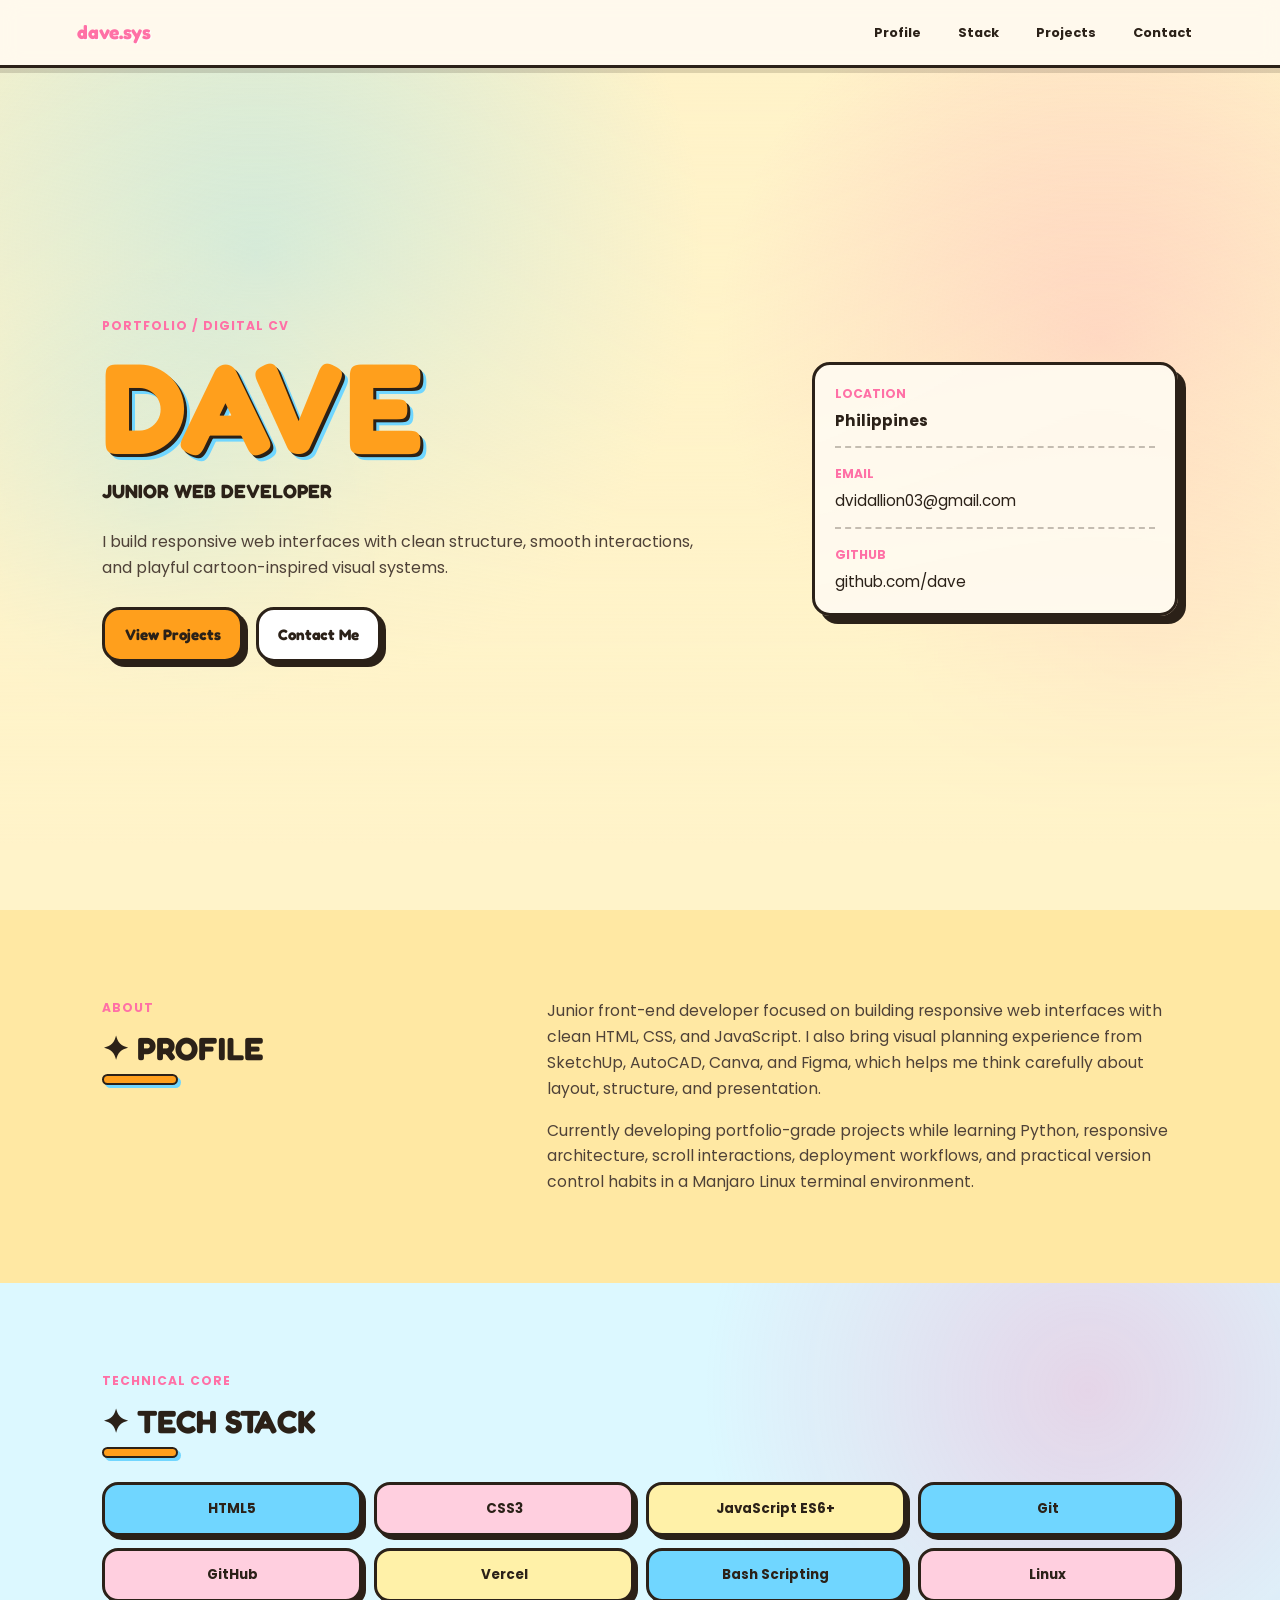
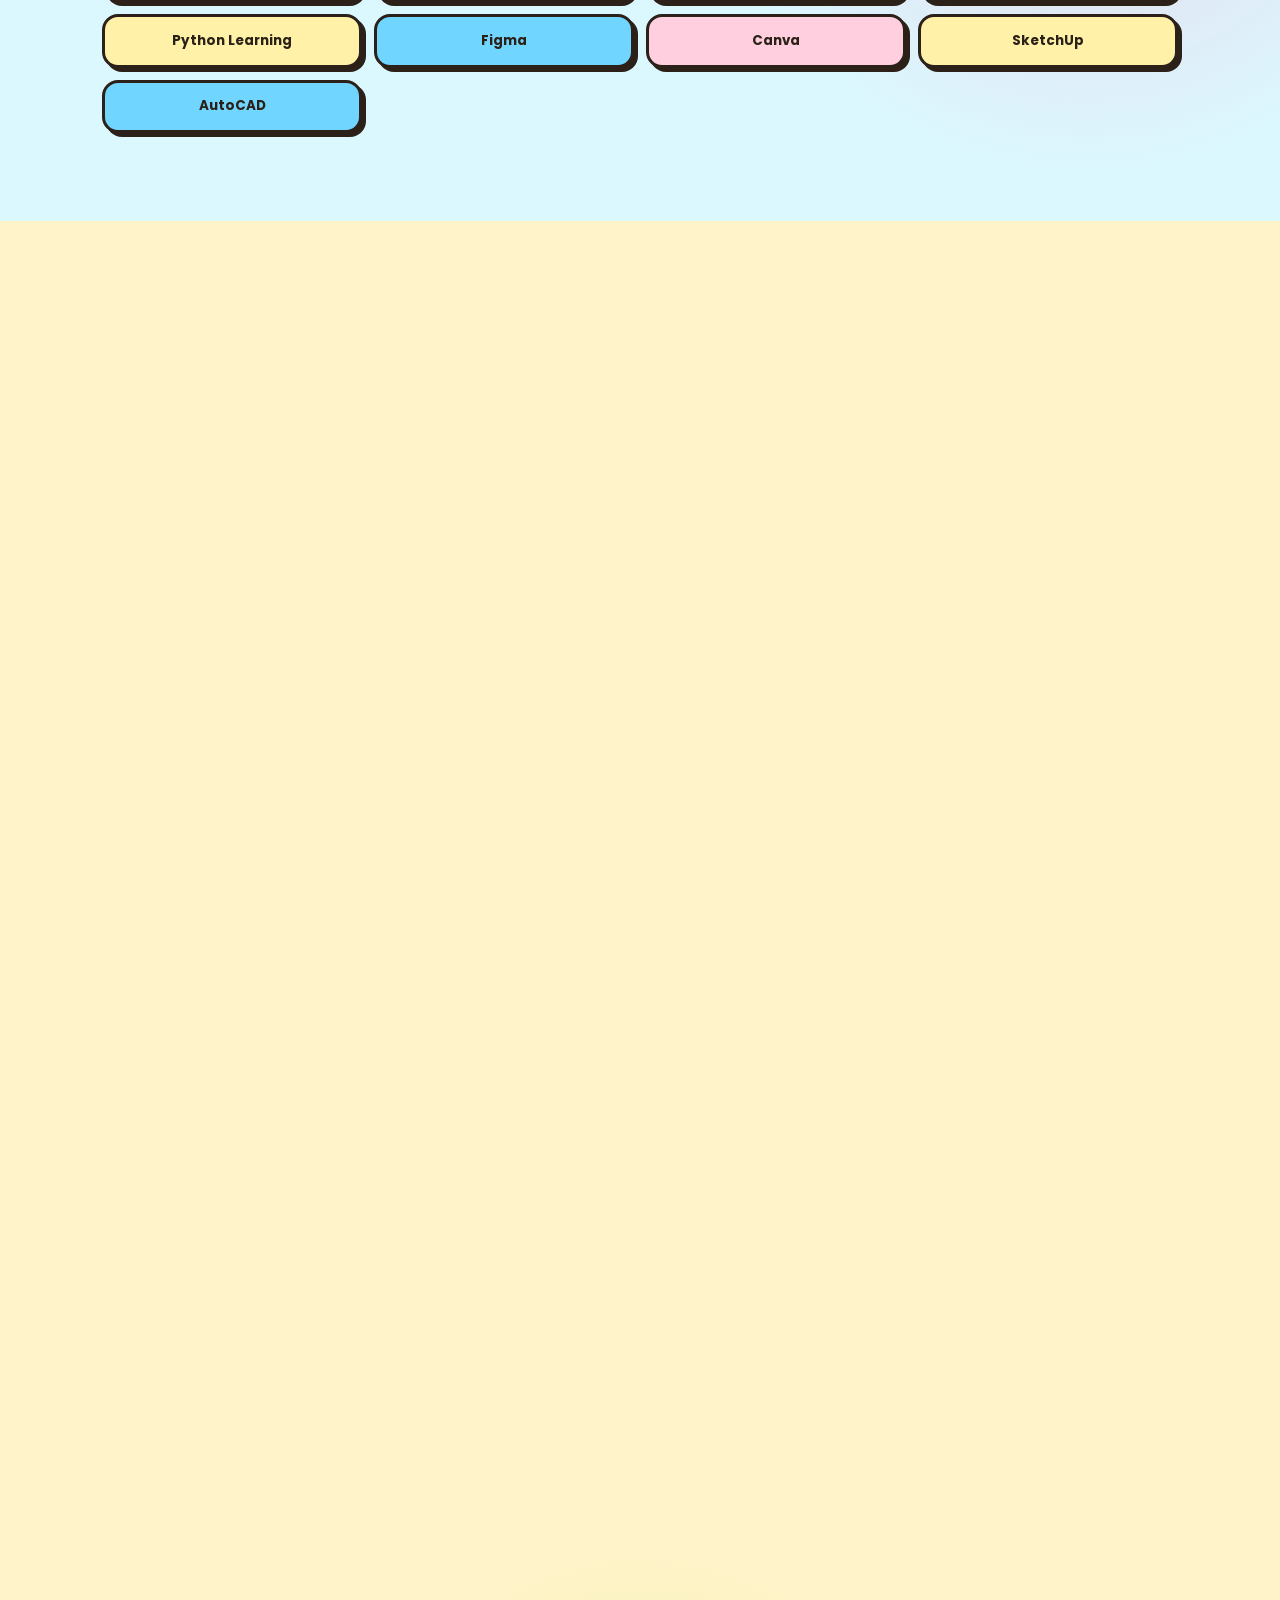
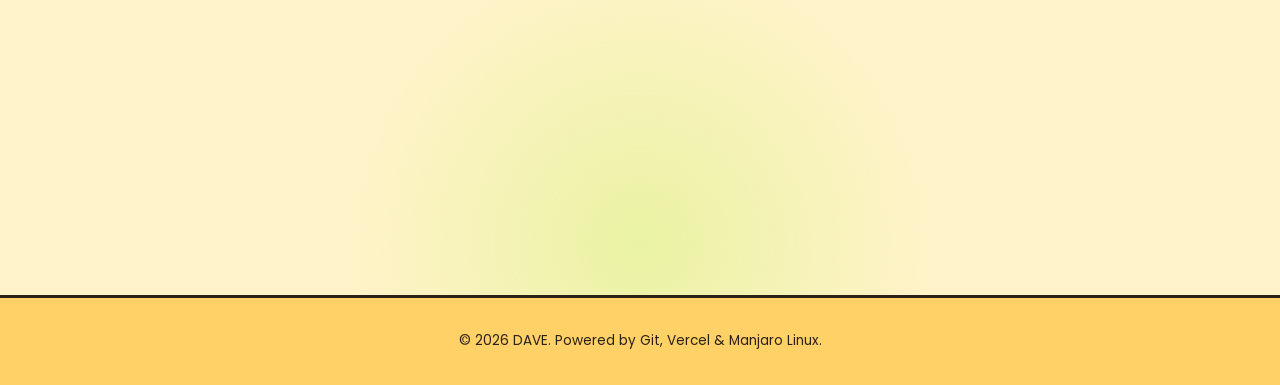
==== index.html @ cffb0313 "test 7" ====
<!DOCTYPE html>
<html lang="en">
<head>
    <meta charset="UTF-8">
    <meta name="viewport" content="width=device-width, initial-scale=1.0">
    <title>DAVE | Junior Web Developer</title>
    <link rel="stylesheet" href="assets/css/style.css">
</head>
<body>
    <nav class="site-nav" aria-label="Primary navigation">
        <a class="brand" href="#top">dave.sys</a>
        <div class="nav-links">
            <a href="#profile">Profile</a>
            <a href="#stack">Stack</a>
            <a href="#projects">Projects</a>
            <a href="#contact">Contact</a>
        </div>
    </nav>

    <header class="hero section" id="top">
        <div class="hero-inner">
            <div class="hero-copy">
                <p class="eyebrow">Portfolio / Digital CV</p>
                <h1>DAVE</h1>
                <p class="hero-role">Junior Web Developer</p>
                <p class="hero-text">
                    I build responsive web interfaces with clean structure, smooth interactions, and playful cartoon-inspired visual systems.
                </p>
                <div class="hero-actions">
                    <a class="btn-genshin" href="#projects">View Projects</a>
                    <a class="btn-secondary" href="mailto:dvidallion03@gmail.com">Contact Me</a>
                </div>
            </div>

            <aside class="hero-panel" aria-label="Quick contact details">
                <div class="meta-row">
                    <span>Location</span>
                    <strong>Philippines</strong>
                </div>
                <div class="meta-row">
                    <span>Email</span>
                    <a href="mailto:dvidallion03@gmail.com">dvidallion03@gmail.com</a>
                </div>
                <div class="meta-row">
                    <span>GitHub</span>
                    <a href="https://github.com/" target="_blank" rel="noreferrer">github.com/dave</a>
                </div>
            </aside>
        </div>
    </header>

    <main>
        <section class="section profile-band" id="profile">
            <div class="section-inner split-layout">
                <div>
                    <p class="eyebrow">About</p>
                    <h2 class="section-title">✦ PROFILE</h2>
                </div>
                <div class="content-column">
                    <p class="section-text">
                        Junior front-end developer focused on building responsive web interfaces with clean HTML, CSS, and JavaScript. I also bring visual planning experience from SketchUp, AutoCAD, Canva, and Figma, which helps me think carefully about layout, structure, and presentation.
                    </p>
                    <p class="section-text">
                        Currently developing portfolio-grade projects while learning Python, responsive architecture, scroll interactions, deployment workflows, and practical version control habits in a Manjaro Linux terminal environment.
                    </p>
                </div>
            </div>
        </section>

        <section class="section stack-section" id="stack">
            <div class="section-inner">
                <div class="section-heading">
                    <p class="eyebrow">Technical Core</p>
                    <h2 class="section-title">✦ TECH STACK</h2>
                </div>

                <div class="skills-grid" aria-label="Technical skills">
                    <span class="skill-tag">HTML5</span>
                    <span class="skill-tag">CSS3</span>
                    <span class="skill-tag">JavaScript ES6+</span>
                    <span class="skill-tag">Git</span>
                    <span class="skill-tag">GitHub</span>
                    <span class="skill-tag">Vercel</span>
                    <span class="skill-tag">Bash Scripting</span>
                    <span class="skill-tag">Linux</span>
                    <span class="skill-tag">Python Learning</span>
                    <span class="skill-tag">Figma</span>
                    <span class="skill-tag">Canva</span>
                    <span class="skill-tag">SketchUp</span>
                    <span class="skill-tag">AutoCAD</span>
                </div>
            </div>
        </section>

        <section class="section projects-section" id="projects">
            <div class="section-inner">
                <div class="section-heading">
                    <p class="eyebrow">Practical Experience</p>
                    <h2 class="section-title">✦ FEATURED PROJECTS</h2>
                </div>

                <div class="projects-grid">
                    <article class="project-card">
                        <div class="project-topline">
                            <span class="entry-badge">Current</span>
                            <span>2026</span>
                        </div>
                        <h3>Developer Portfolio</h3>
                        <p class="project-role">Lead Developer</p>
                        <ul class="entry-list">
                            <li>Built a responsive cartoon UI aesthetic using bright panels, chunky outlines, and playful accent states.</li>
                            <li>Integrated JavaScript Intersection Observer logic to trigger smooth scroll-reveal animations across website sections.</li>
                            <li>Prepared a deployable project structure for Vercel CI/CD with organized assets and maintainable source files.</li>
                        </ul>
                        <div class="entry-links">
                            <a href="#" aria-label="Open live demo for Developer Portfolio">Live Demo</a>
                            <a href="#" aria-label="Open source code for Developer Portfolio">Source Code</a>
                        </div>
                    </article>

                    <article class="project-card">
                        <div class="project-topline">
                            <span class="entry-badge">Planned</span>
                            <span>2026</span>
                        </div>
                        <h3>Terminal Dashboard</h3>
                        <p class="project-role">Lead Developer</p>
                        <ul class="entry-list">
                            <li>Designed the project direction around a fast, command-friendly workflow for a Linux-based developer environment.</li>
                            <li>Planned reusable UI sections for command notes, automation snippets, and repeatable workspace setup tasks.</li>
                            <li>Outlined a GitHub and Vercel deployment path to keep future iterations visible, versioned, and recruiter-ready.</li>
                        </ul>
                        <div class="entry-links">
                            <a href="#" aria-label="Open live demo for Terminal Dashboard">Live Demo</a>
                            <a href="#" aria-label="Open source code for Terminal Dashboard">Source Code</a>
                        </div>
                    </article>

                    <article class="project-card project-placeholder">
                        <div class="project-topline">
                            <span class="entry-badge">Next Build</span>
                            <span>Coming Soon</span>
                        </div>
                        <h3>Project Slot Available</h3>
                        <p class="project-role">In Development</p>
                        <p class="placeholder-text">
                            Reserved for the next real project. This space will be updated with a live demo, source code, and build notes once the project is ready.
                        </p>
                        <div class="entry-links">
                            <span>Demo pending</span>
                            <span>Repository pending</span>
                        </div>
                    </article>
                </div>
            </div>
        </section>

        <section class="section education-section" id="education">
            <div class="section-inner split-layout">
                <div>
                    <p class="eyebrow">Learning Track</p>
                    <h2 class="section-title">✦ EDUCATION</h2>
                </div>
                <article class="education-card">
                    <h3>Independent Front-End Development Track</h3>
                    <p class="project-role">HTML, CSS, JavaScript, Git, Linux, and deployment workflows | 2026</p>
                    <p class="section-text">
                        Building practical projects while studying responsive layouts, browser fundamentals, terminal workflows, and professional portfolio presentation.
                    </p>
                </article>
            </div>
        </section>

        <section class="section contact-section" id="contact">
            <div class="section-inner contact-panel">
                <div>
                    <p class="eyebrow">Next Step</p>
                    <h2 class="section-title">✦ CONTACT NODE</h2>
                    <p class="section-text">
                        Open to junior web development opportunities, portfolio feedback, and collaborative practice projects.
                    </p>
                </div>
                <div class="contact-actions">
                    <a class="btn-genshin" href="assets/DAVE-Resume.pdf" download>Download PDF Resume</a>
                    <a class="btn-secondary" href="mailto:dvidallion03@gmail.com">Email Me</a>
                </div>
            </div>
        </section>
    </main>

    <footer>
        <p>© 2026 DAVE. Powered by Git, Vercel & Manjaro Linux.</p>
    </footer>

    <button class="scroll-top-btn" type="button" aria-label="Scroll to top" data-scroll-top>
        ↑
    </button>

    <script src="assets/js/data.js"></script>
    <script src="assets/js/app.js"></script>
</body>
</html>
---- assets/css/style.css ----
@import url('https://fonts.googleapis.com/css2?family=Fredoka:wght@600;700&family=Poppins:wght@400;500;600&display=swap');

:root {
    --bg: #fff3c9;
    --panel: #fffaf0;
    --panel-deep: #ffd166;
    --text: #2b2118;
    --muted: #6f5841;
    --soft: #4f4238;
    --gold: #ff9f1c;
    --sky: #70d6ff;
    --pink: #ff70a6;
    --mint: #9ef01a;
    --line: #2b2118;
    --shadow: #2b2118;
}

* {
    margin: 0;
    padding: 0;
    box-sizing: border-box;
    scroll-behavior: smooth;
}

body {
    min-width: 320px;
    overflow-x: hidden;
    background:
        radial-gradient(circle at 12% 14%, rgba(112, 214, 255, 0.34), transparent 15rem),
        radial-gradient(circle at 90% 18%, rgba(255, 112, 166, 0.28), transparent 16rem),
        radial-gradient(circle at 50% 96%, rgba(158, 240, 26, 0.22), transparent 18rem),
        var(--bg);
    color: var(--text);
    font-family: 'Poppins', sans-serif;
    line-height: 1.65;
    perspective: 1200px;
}

a {
    color: inherit;
    text-decoration: none;
}

a:hover {
    color: var(--pink);
}

.site-nav {
    position: sticky;
    top: 0;
    z-index: 1000;
    display: flex;
    align-items: center;
    justify-content: space-between;
    gap: 1rem;
    border-bottom: 3px solid var(--line);
    background-color: rgba(255, 250, 240, 0.92);
    backdrop-filter: blur(10px);
    padding: 0.9rem 6%;
    box-shadow: 0 5px 0 rgba(43, 33, 24, 0.16);
}

.brand {
    color: var(--pink);
    font-family: 'Fredoka', sans-serif;
    font-size: 1.2rem;
    font-weight: 700;
    text-shadow: 1px 1px 0 #fff;
}

.nav-links {
    display: flex;
    gap: 0.85rem;
    color: var(--text);
    font-size: 0.8rem;
    font-weight: 700;
}

.nav-links a {
    border: 2px solid transparent;
    border-radius: 999px;
    padding: 0.35rem 0.6rem;
}

.nav-links a:hover {
    border-color: var(--line);
    background-color: var(--sky);
    color: var(--text);
}

.section {
    position: relative;
    padding: 4.5rem 6%;
}

.section-inner,
.hero-inner {
    width: min(100%, 1100px);
    margin: 0 auto;
}

.hero {
    min-height: calc(100vh - 58px);
    display: flex;
    align-items: center;
    background:
        linear-gradient(180deg, rgba(255, 243, 201, 0.1), var(--bg) 92%),
        radial-gradient(circle at 20% 22%, rgba(112, 214, 255, 0.42), transparent 28rem),
        radial-gradient(circle at 86% 32%, rgba(255, 112, 166, 0.34), transparent 24rem);
}

.hero-inner {
    display: grid;
    gap: 2rem;
}

.eyebrow {
    margin-bottom: 0.8rem;
    color: var(--pink);
    font-size: 0.76rem;
    font-weight: 700;
    letter-spacing: 0.08em;
    text-transform: uppercase;
}

.hero h1 {
    color: var(--gold);
    font-family: 'Fredoka', sans-serif;
    font-size: 4.5rem;
    font-weight: 700;
    line-height: 0.9;
    letter-spacing: 0;
    text-shadow:
        3px 3px 0 var(--line),
        6px 6px 0 var(--sky);
}

.hero-role {
    margin-top: 0.8rem;
    color: var(--text);
    font-family: 'Fredoka', sans-serif;
    font-size: 1.2rem;
    font-weight: 700;
    text-transform: uppercase;
}

.hero-text {
    max-width: 620px;
    margin-top: 1.3rem;
    color: var(--soft);
    font-size: 1rem;
}

.hero-actions,
.contact-actions {
    display: flex;
    flex-wrap: wrap;
    gap: 0.8rem;
    margin-top: 1.6rem;
}

.hero-panel,
.contact-panel,
.education-card,
.project-card {
    border: 3px solid var(--line);
    border-radius: 18px;
    background-color: rgba(255, 250, 240, 0.94);
    box-shadow: 8px 8px 0 var(--shadow);
}

.hero-panel {
    display: grid;
    gap: 1rem;
    padding: 1.2rem;
}

.meta-row {
    display: grid;
    gap: 0.25rem;
    border-bottom: 2px dashed rgba(43, 33, 24, 0.28);
    padding-bottom: 0.85rem;
}

.meta-row:last-child {
    border-bottom: 0;
    padding-bottom: 0;
}

.meta-row span {
    color: var(--pink);
    font-size: 0.76rem;
    font-weight: 700;
    text-transform: uppercase;
}

.meta-row strong,
.meta-row a {
    color: var(--text);
    font-size: 0.95rem;
    overflow-wrap: anywhere;
}

.profile-band,
.education-section {
    background-color: #ffe8a3;
}

.stack-section {
    background:
        radial-gradient(circle at 85% 20%, rgba(255, 112, 166, 0.26), transparent 24rem),
        #dcf8ff;
}

.projects-section {
    background-color: #ffe4ef;
}

.contact-section {
    background:
        linear-gradient(180deg, #fff3c9, #70d6ff);
}

.split-layout {
    display: grid;
    gap: 1.5rem;
}

.content-column {
    display: grid;
    gap: 1rem;
}

.section-heading {
    margin-bottom: 1.5rem;
}

.section-title {
    color: var(--text);
    font-family: 'Fredoka', sans-serif;
    font-size: 1.65rem;
    font-weight: 700;
    line-height: 1.1;
}

.section-title::after {
    content: "";
    display: block;
    width: 4.5rem;
    height: 0.45rem;
    margin-top: 0.5rem;
    border: 2px solid var(--line);
    border-radius: 999px;
    background-color: var(--gold);
    box-shadow: 3px 3px 0 var(--sky);
}

.section-text {
    max-width: 760px;
    color: var(--soft);
    font-size: 0.98rem;
}

.skills-grid {
    display: grid;
    grid-template-columns: repeat(2, minmax(0, 1fr));
    gap: 0.75rem;
}

.skill-tag {
    border: 3px solid var(--line);
    border-radius: 16px;
    background-color: #ffffff;
    color: var(--text);
    padding: 0.8rem;
    font-size: 0.84rem;
    font-weight: 700;
    text-align: center;
    box-shadow: 4px 4px 0 var(--shadow);
    transition: transform 0.18s ease, background-color 0.18s ease;
}

.skill-tag:nth-child(3n + 1) {
    background-color: #70d6ff;
}

.skill-tag:nth-child(3n + 2) {
    background-color: #ffcfdf;
}

.skill-tag:nth-child(3n + 3) {
    background-color: #fff1a8;
}

.skill-tag:hover {
    transform: rotate(-2deg) translateY(-2px);
}

.projects-grid {
    display: grid;
    gap: 1rem;
}

.project-card {
    padding: 1.25rem;
    transition: transform 0.2s ease, border-color 0.2s ease;
}

.project-card:hover {
    border-color: var(--line);
    transform: translate(-2px, -5px);
    box-shadow: 11px 11px 0 var(--shadow);
}

.project-placeholder {
    border-style: solid;
    background:
        linear-gradient(135deg, #fff1a8, #ffcfdf);
}

.placeholder-text {
    margin-top: 1rem;
    color: var(--soft);
    font-size: 0.92rem;
}

.project-topline {
    display: flex;
    align-items: center;
    justify-content: space-between;
    gap: 1rem;
    margin-bottom: 1rem;
    color: var(--soft);
    font-size: 0.78rem;
    font-weight: 700;
}

.entry-badge {
    border-radius: 999px;
    background-color: var(--gold);
    color: var(--text);
    border: 2px solid var(--line);
    padding: 0.25rem 0.65rem;
    font-size: 0.72rem;
    font-weight: 700;
    text-transform: uppercase;
}

.project-card h3,
.education-card h3 {
    color: var(--text);
    font-family: 'Fredoka', sans-serif;
    font-size: 1.25rem;
    line-height: 1.2;
}

.project-role {
    margin-top: 0.25rem;
    color: var(--muted);
    font-size: 0.88rem;
    font-weight: 600;
}

.entry-list {
    display: grid;
    gap: 0.65rem;
    margin: 1rem 0 0 1.1rem;
    color: var(--soft);
    font-size: 0.92rem;
}

.entry-list li::marker {
    color: var(--pink);
}

.entry-links {
    display: flex;
    flex-wrap: wrap;
    gap: 0.9rem;
    margin-top: 1.2rem;
}

.entry-links a {
    color: var(--pink);
    font-size: 0.88rem;
    font-weight: 700;
}

.entry-links span {
    color: var(--muted);
    font-size: 0.88rem;
    font-weight: 700;
}

.entry-links a:hover {
    color: var(--sky);
}

.education-card {
    padding: 1.25rem;
}

.education-card .section-text {
    margin-top: 1rem;
}

.contact-panel {
    display: grid;
    gap: 1.2rem;
    padding: 1.3rem;
}

.btn-genshin,
.btn-secondary {
    display: inline-flex;
    justify-content: center;
    align-items: center;
    min-height: 2.9rem;
    width: 100%;
    border-radius: 18px;
    padding: 0.75rem 1.2rem;
    font-family: 'Fredoka', sans-serif;
    font-size: 0.95rem;
    font-weight: 700;
    cursor: pointer;
    box-shadow: 5px 5px 0 var(--shadow);
    transition: transform 0.2s ease, background-color 0.2s ease, color 0.2s ease, border-color 0.2s ease, box-shadow 0.2s ease;
}

.btn-genshin {
    border: 3px solid var(--line);
    background-color: var(--gold);
    color: var(--text);
}

.btn-secondary {
    border: 3px solid var(--line);
    background-color: #ffffff;
    color: var(--text);
}

.btn-genshin:hover,
.btn-secondary:hover {
    transform: translate(-2px, -3px) rotate(-1deg);
    box-shadow: 8px 8px 0 var(--shadow);
}

.btn-genshin:hover {
    background-color: var(--pink);
    color: var(--text);
}

.btn-secondary:hover {
    border-color: var(--line);
    background-color: var(--sky);
}

footer {
    border-top: 3px solid var(--line);
    background-color: var(--panel-deep);
    color: var(--text);
    padding: 2rem 6%;
    text-align: center;
    font-size: 0.85rem;
}

.scroll-top-btn {
    position: fixed;
    right: 1rem;
    bottom: 1rem;
    z-index: 1001;
    width: 2.75rem;
    height: 2.75rem;
    border: 3px solid var(--line);
    border-radius: 16px;
    background-color: var(--pink);
    color: var(--text);
    font-size: 1.2rem;
    font-weight: 700;
    cursor: pointer;
    box-shadow: 5px 5px 0 var(--shadow);
    opacity: 0;
    pointer-events: none;
    transform: translateY(12px);
    transition: opacity 0.2s ease, transform 0.2s ease, background-color 0.2s ease;
}

.scroll-top-btn:hover {
    background-color: var(--sky);
}

.scroll-top-btn.is-visible {
    opacity: 1;
    pointer-events: auto;
    transform: translateY(0);
}

.reveal-hidden {
    opacity: 0;
    filter: blur(8px);
    transform:
        perspective(1200px)
        rotateX(10deg)
        rotateY(var(--reveal-rotate-y, -7deg))
        translateY(54px)
        scale(0.96);
    transform-origin: center top;
    transition:
        opacity 0.75s ease,
        filter 0.75s ease,
        transform 0.75s cubic-bezier(0.18, 0.82, 0.22, 1);
    transition-delay: var(--reveal-delay, 0ms);
    will-change: opacity, filter, transform;
}

.reveal-active {
    opacity: 1;
    filter: blur(0);
    transform:
        perspective(1200px)
        rotateX(0)
        rotateY(0)
        translateY(0)
        scale(1);
}

.section.reveal-hidden {
    backface-visibility: hidden;
}

.project-card.reveal-hidden {
    transform:
        perspective(900px)
        rotateX(8deg)
        rotateY(var(--reveal-rotate-y, -7deg))
        translateY(32px)
        scale(0.97);
}

.project-card.reveal-active {
    transform:
        perspective(900px)
        rotateX(0)
        rotateY(0)
        translateY(0)
        scale(1);
}

.project-card.reveal-active:hover {
    transform:
        perspective(900px)
        rotateX(0)
        rotateY(0)
        translateY(-3px)
        scale(1);
}

@media (prefers-reduced-motion: reduce) {
    * {
        scroll-behavior: auto;
    }

    .reveal-hidden,
    .project-card.reveal-hidden {
        opacity: 1;
        filter: none;
        transform: none;
        transition: none;
    }
}

@media (max-width: 480px) {
    .site-nav {
        align-items: flex-start;
        flex-direction: column;
    }

    .nav-links {
        width: 100%;
        justify-content: space-between;
    }
}

@media (min-width: 700px) {
    .section {
        padding: 5.5rem 8%;
    }

    .hero-inner {
        grid-template-columns: minmax(0, 1.3fr) minmax(280px, 0.7fr);
        align-items: center;
    }

    .hero h1 {
        font-size: 6.5rem;
    }

    .split-layout {
        grid-template-columns: 0.8fr 1.2fr;
        align-items: start;
    }

    .skills-grid {
        grid-template-columns: repeat(4, minmax(0, 1fr));
    }

    .projects-grid {
        grid-template-columns: repeat(2, minmax(0, 1fr));
    }

    .contact-panel {
        grid-template-columns: 1.2fr 0.8fr;
        align-items: center;
        padding: 2rem;
    }

    .contact-actions {
        justify-content: flex-end;
        margin-top: 0;
    }

    .btn-genshin,
    .btn-secondary {
        width: auto;
    }
}

@media (min-width: 1024px) {
    .hero h1 {
        font-size: 8rem;
    }

    .section-title {
        font-size: 2rem;
    }
}
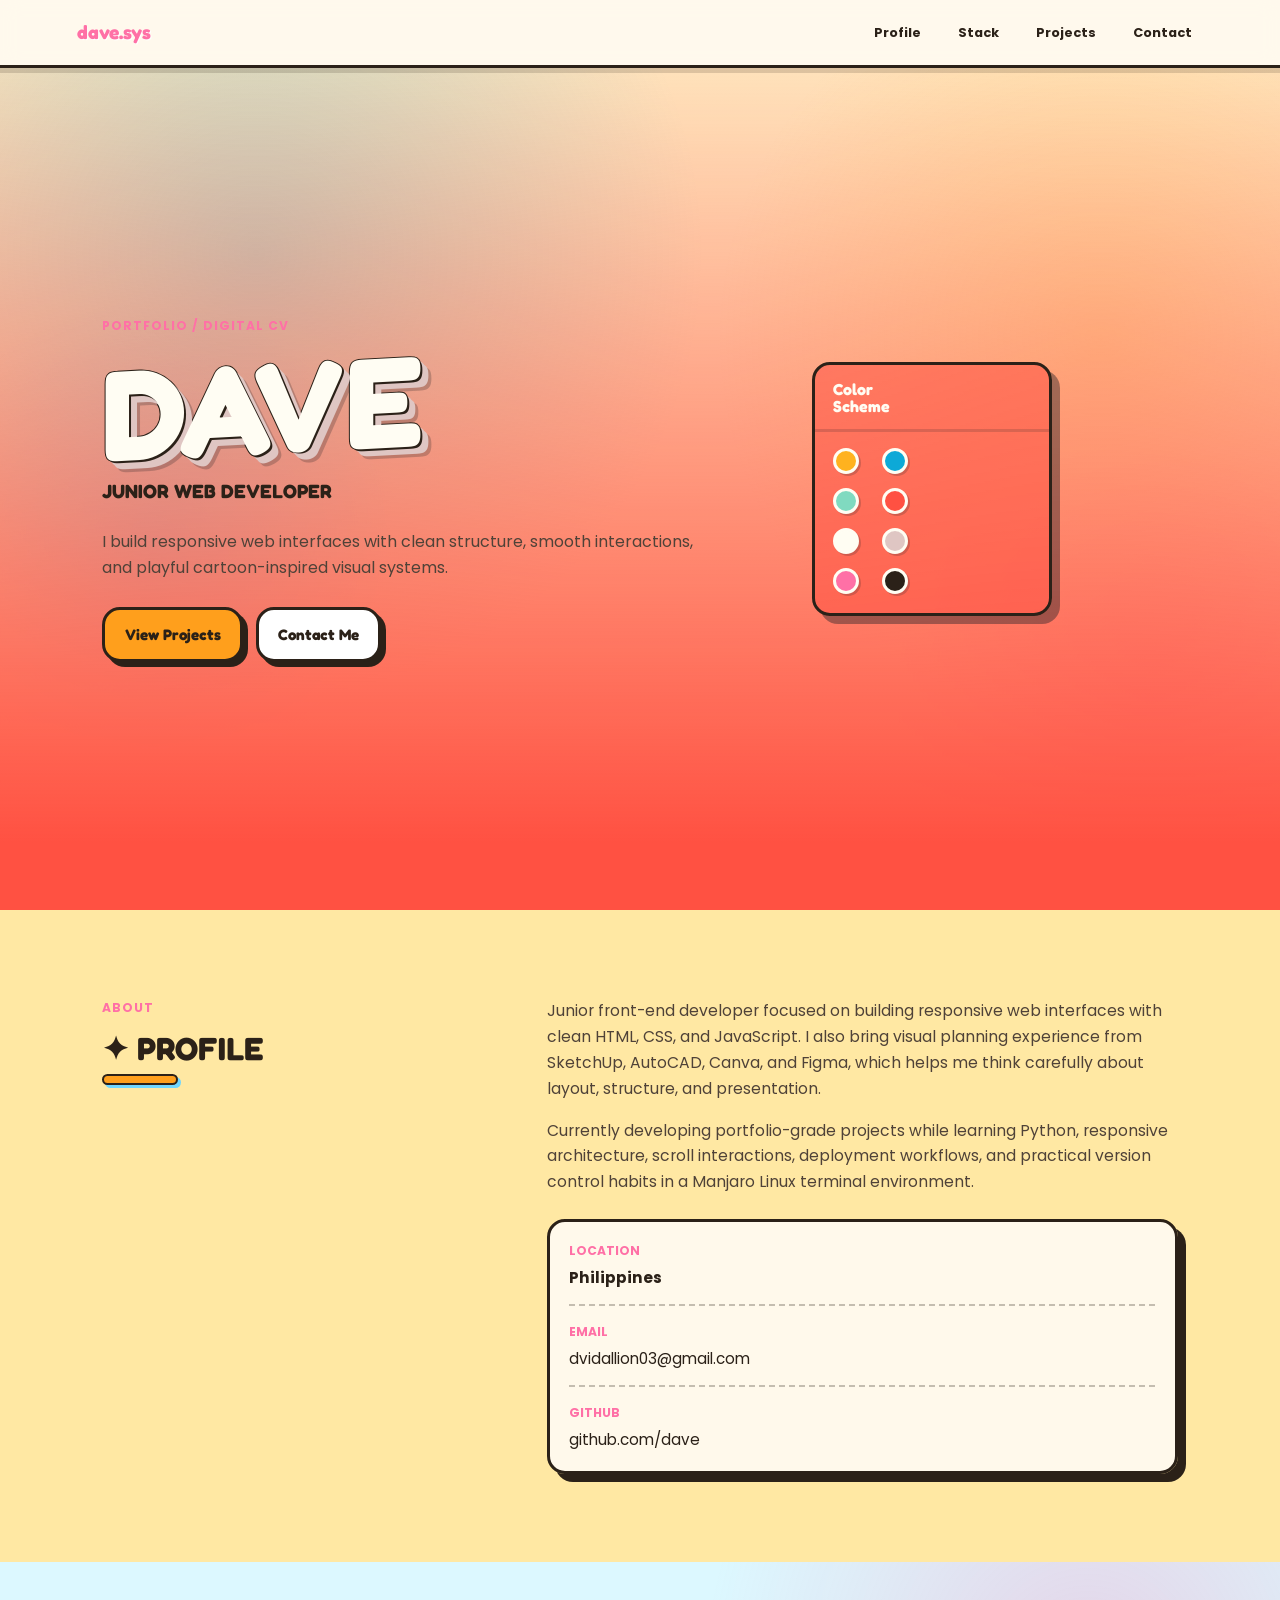
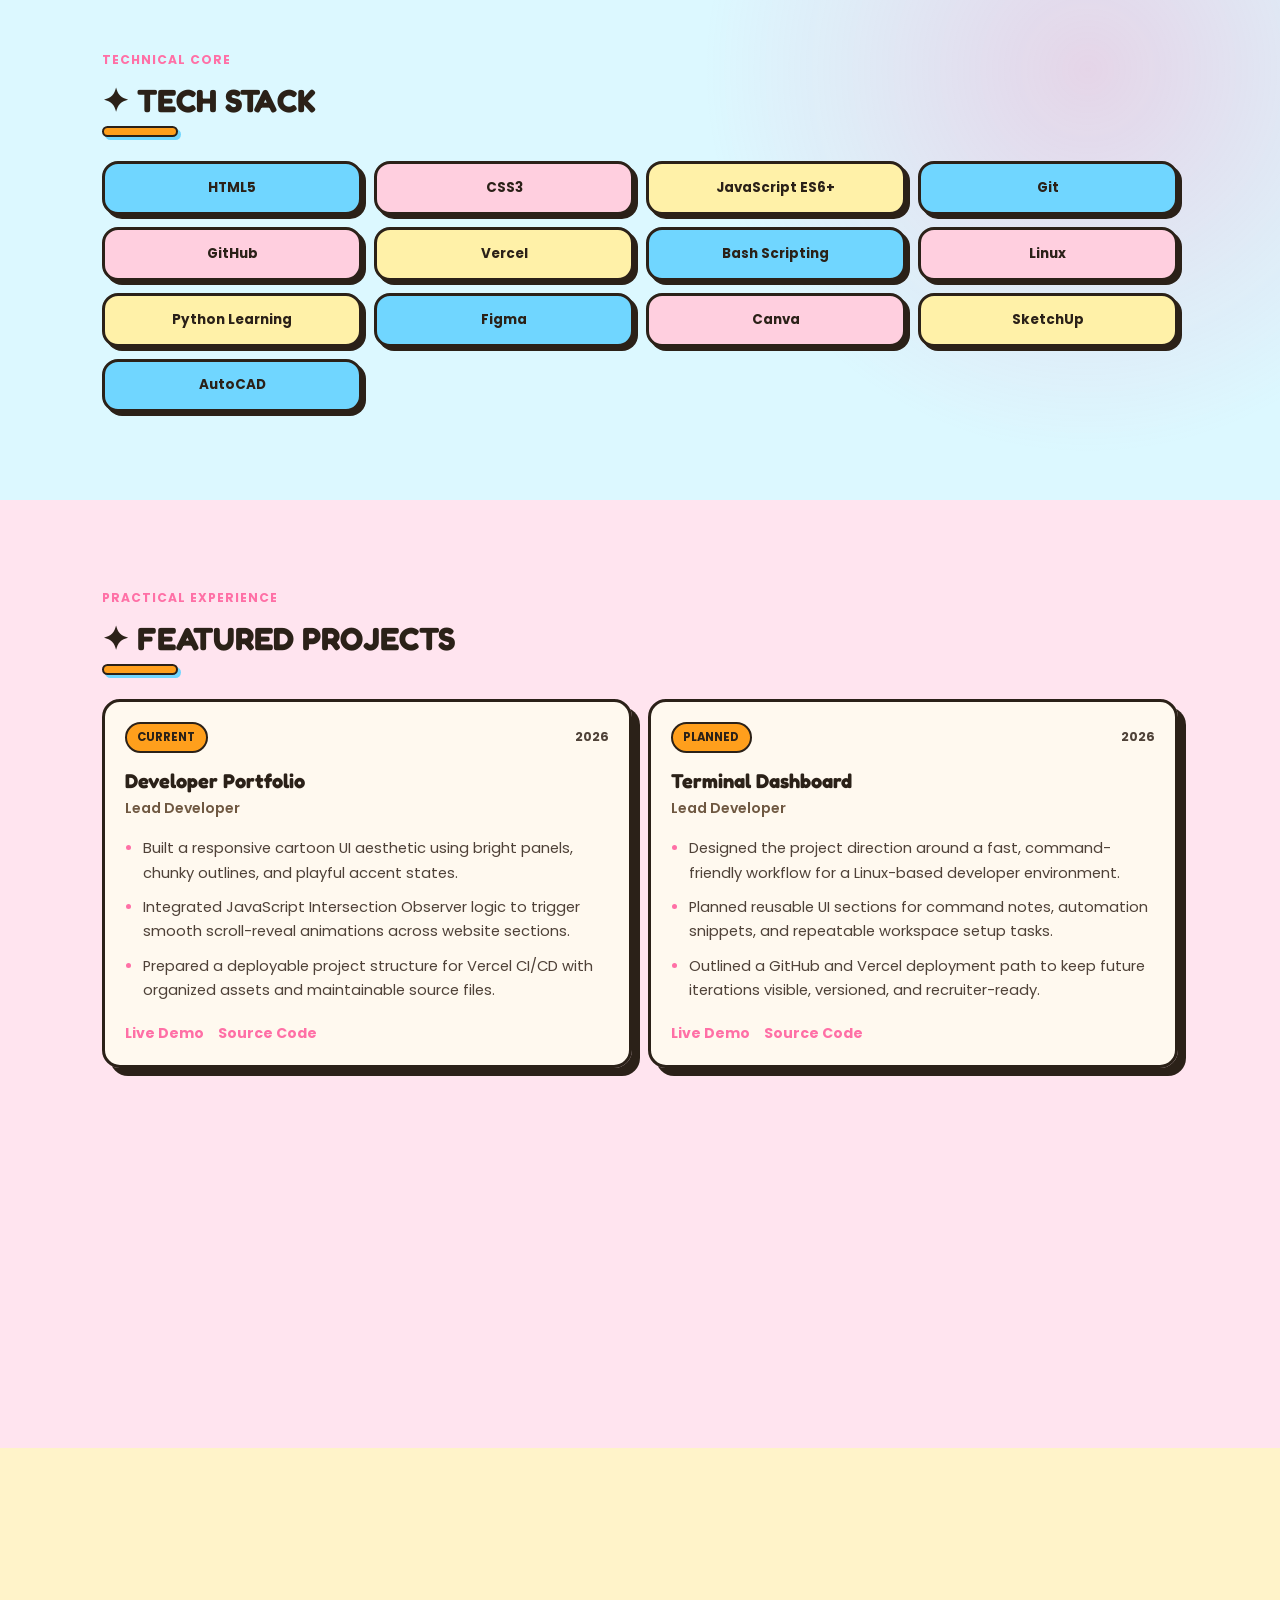
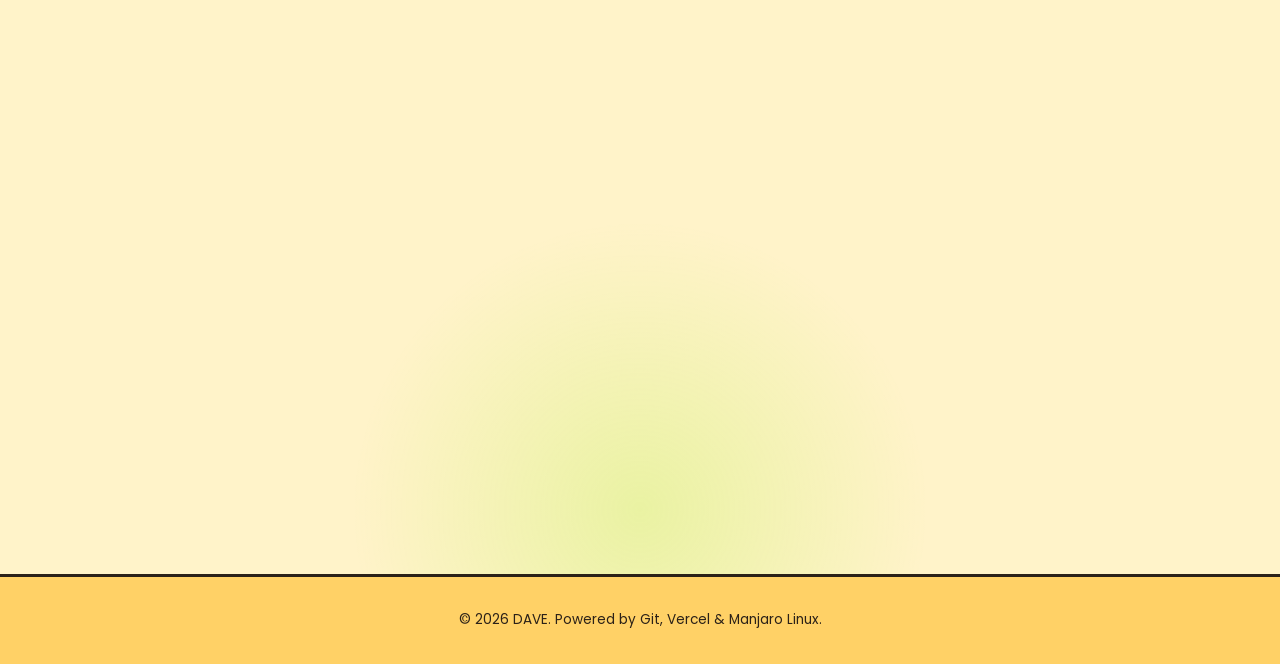
==== commit acd8c08a: "test 9" ====
--- a/index.html
+++ b/index.html
@@ -32,18 +32,17 @@
                 </div>
             </div>
 
-            <aside class="hero-panel" aria-label="Quick contact details">
-                <div class="meta-row">
-                    <span>Location</span>
-                    <strong>Philippines</strong>
-                </div>
-                <div class="meta-row">
-                    <span>Email</span>
-                    <a href="mailto:dvidallion03@gmail.com">dvidallion03@gmail.com</a>
-                </div>
-                <div class="meta-row">
-                    <span>GitHub</span>
-                    <a href="https://github.com/" target="_blank" rel="noreferrer">github.com/dave</a>
+            <aside class="hero-palette" aria-label="Hero color palette">
+                <h2>Color<br>Scheme</h2>
+                <div class="palette-grid">
+                    <span class="swatch swatch-gold" aria-label="Yellow accent"></span>
+                    <span class="swatch swatch-sky" aria-label="Blue accent"></span>
+                    <span class="swatch swatch-mint" aria-label="Mint accent"></span>
+                    <span class="swatch swatch-coral" aria-label="Coral background"></span>
+                    <span class="swatch swatch-cream" aria-label="Cream lettering"></span>
+                    <span class="swatch swatch-blush" aria-label="Blush shadow"></span>
+                    <span class="swatch swatch-rose" aria-label="Rose accent"></span>
+                    <span class="swatch swatch-ink" aria-label="Ink outline"></span>
                 </div>
             </aside>
         </div>
@@ -63,6 +62,20 @@
                     <p class="section-text">
                         Currently developing portfolio-grade projects while learning Python, responsive architecture, scroll interactions, deployment workflows, and practical version control habits in a Manjaro Linux terminal environment.
                     </p>
+                    <div class="profile-meta" aria-label="Profile contact details">
+                        <div class="meta-row">
+                            <span>Location</span>
+                            <strong>Philippines</strong>
+                        </div>
+                        <div class="meta-row">
+                            <span>Email</span>
+                            <a href="mailto:dvidallion03@gmail.com">dvidallion03@gmail.com</a>
+                        </div>
+                        <div class="meta-row">
+                            <span>GitHub</span>
+                            <a href="https://github.com/" target="_blank" rel="noreferrer">github.com/dave</a>
+                        </div>
+                    </div>
                 </div>
             </div>
         </section>
--- a/assets/css/style.css
+++ b/assets/css/style.css
@@ -2,6 +2,7 @@
 
 :root {
     --bg: #fff3c9;
+    --hero-bg: #ff5142;
     --panel: #fffaf0;
     --panel-deep: #ffd166;
     --text: #2b2118;
@@ -11,6 +12,11 @@
     --sky: #70d6ff;
     --pink: #ff70a6;
     --mint: #9ef01a;
+    --cream: #fffdf3;
+    --blush: #dfc6c3;
+    --hero-blue: #0da9d7;
+    --hero-gold: #ffb21f;
+    --hero-mint: #80dac0;
     --line: #2b2118;
     --shadow: #2b2118;
 }
@@ -104,9 +110,9 @@
     display: flex;
     align-items: center;
     background:
-        linear-gradient(180deg, rgba(255, 243, 201, 0.1), var(--bg) 92%),
-        radial-gradient(circle at 20% 22%, rgba(112, 214, 255, 0.42), transparent 28rem),
-        radial-gradient(circle at 86% 32%, rgba(255, 112, 166, 0.34), transparent 24rem);
+        linear-gradient(180deg, rgba(255, 81, 66, 0.1), var(--hero-bg) 92%),
+        radial-gradient(circle at 20% 22%, rgba(13, 169, 215, 0.28), transparent 28rem),
+        radial-gradient(circle at 86% 32%, rgba(255, 178, 31, 0.24), transparent 24rem);
 }
 
 .hero-inner {
@@ -124,15 +130,21 @@
 }
 
 .hero h1 {
-    color: var(--gold);
+    display: inline-block;
+    color: var(--cream);
     font-family: 'Fredoka', sans-serif;
     font-size: 4.5rem;
     font-weight: 700;
     line-height: 0.9;
     letter-spacing: 0;
+    -webkit-text-stroke: 2px var(--line);
+    paint-order: stroke fill;
     text-shadow:
-        3px 3px 0 var(--line),
-        6px 6px 0 var(--sky);
+        2px 2px 0 var(--line),
+        5px 5px 0 var(--blush),
+        8px 8px 0 var(--blush),
+        11px 11px 0 rgba(48, 38, 43, 0.26);
+    transform: skewY(-3deg);
 }
 
 .hero-role {
@@ -160,6 +172,8 @@
 }
 
 .hero-panel,
+.hero-palette,
+.profile-meta,
 .contact-panel,
 .education-card,
 .project-card {
@@ -172,6 +186,77 @@
 .hero-panel {
     display: grid;
     gap: 1rem;
+    padding: 1.2rem;
+}
+
+.hero-palette {
+    justify-self: start;
+    width: min(100%, 15rem);
+    overflow: hidden;
+    background-color: rgba(255, 81, 66, 0.55);
+    color: var(--cream);
+    box-shadow: 8px 8px 0 rgba(48, 38, 43, 0.45);
+}
+
+.hero-palette h2 {
+    border-bottom: 3px solid rgba(48, 38, 43, 0.18);
+    padding: 1rem 1.1rem 0.9rem;
+    font-family: 'Fredoka', sans-serif;
+    font-size: 1rem;
+    line-height: 1.05;
+}
+
+.palette-grid {
+    display: grid;
+    grid-template-columns: repeat(2, 2rem);
+    gap: 0.85rem 1.05rem;
+    padding: 1rem 1.1rem 1.2rem;
+}
+
+.swatch {
+    width: 1.65rem;
+    height: 1.65rem;
+    border: 3px solid var(--cream);
+    border-radius: 50%;
+    box-shadow: 2px 2px 0 rgba(48, 38, 43, 0.22);
+}
+
+.swatch-gold {
+    background-color: var(--hero-gold);
+}
+
+.swatch-sky {
+    background-color: var(--hero-blue);
+}
+
+.swatch-mint {
+    background-color: var(--hero-mint);
+}
+
+.swatch-coral {
+    background-color: var(--hero-bg);
+}
+
+.swatch-cream {
+    background-color: var(--cream);
+}
+
+.swatch-blush {
+    background-color: var(--blush);
+}
+
+.swatch-rose {
+    background-color: var(--pink);
+}
+
+.swatch-ink {
+    background-color: var(--line);
+}
+
+.profile-meta {
+    display: grid;
+    gap: 1rem;
+    margin-top: 0.5rem;
     padding: 1.2rem;
 }
 
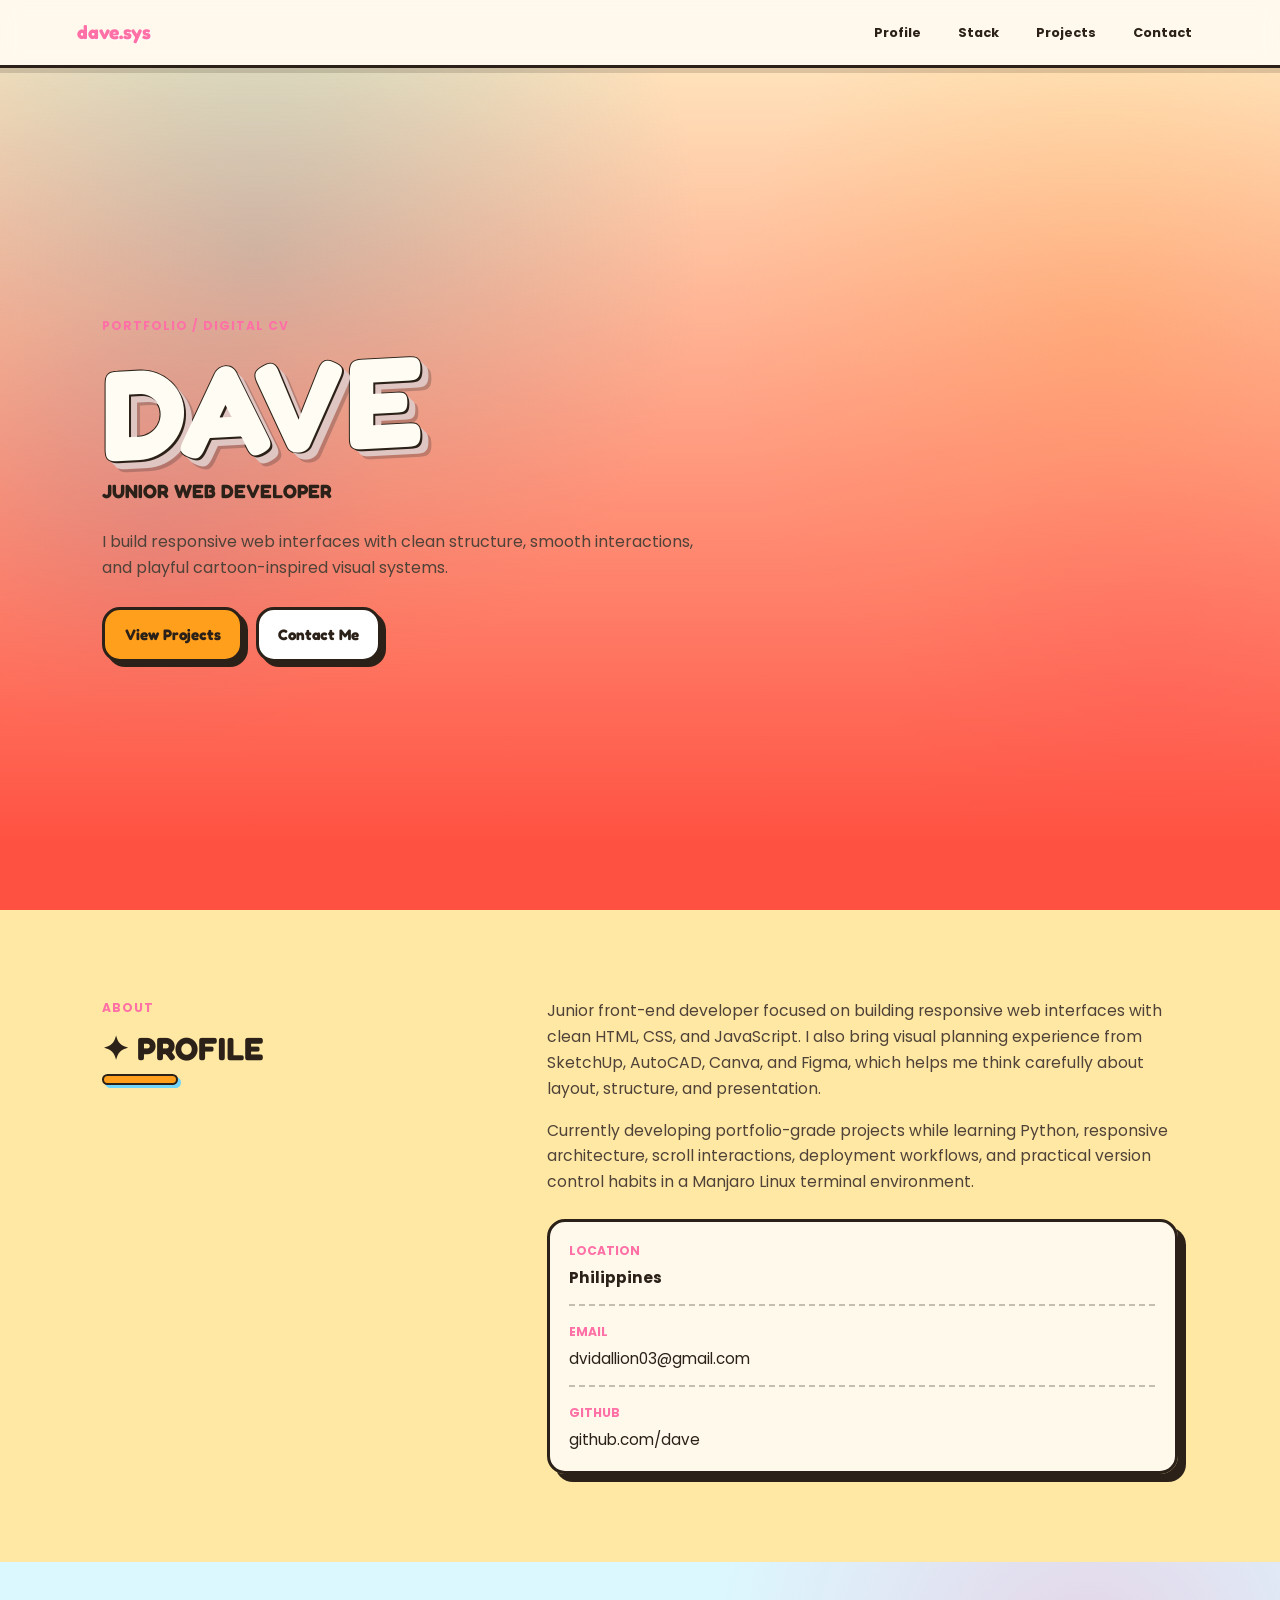
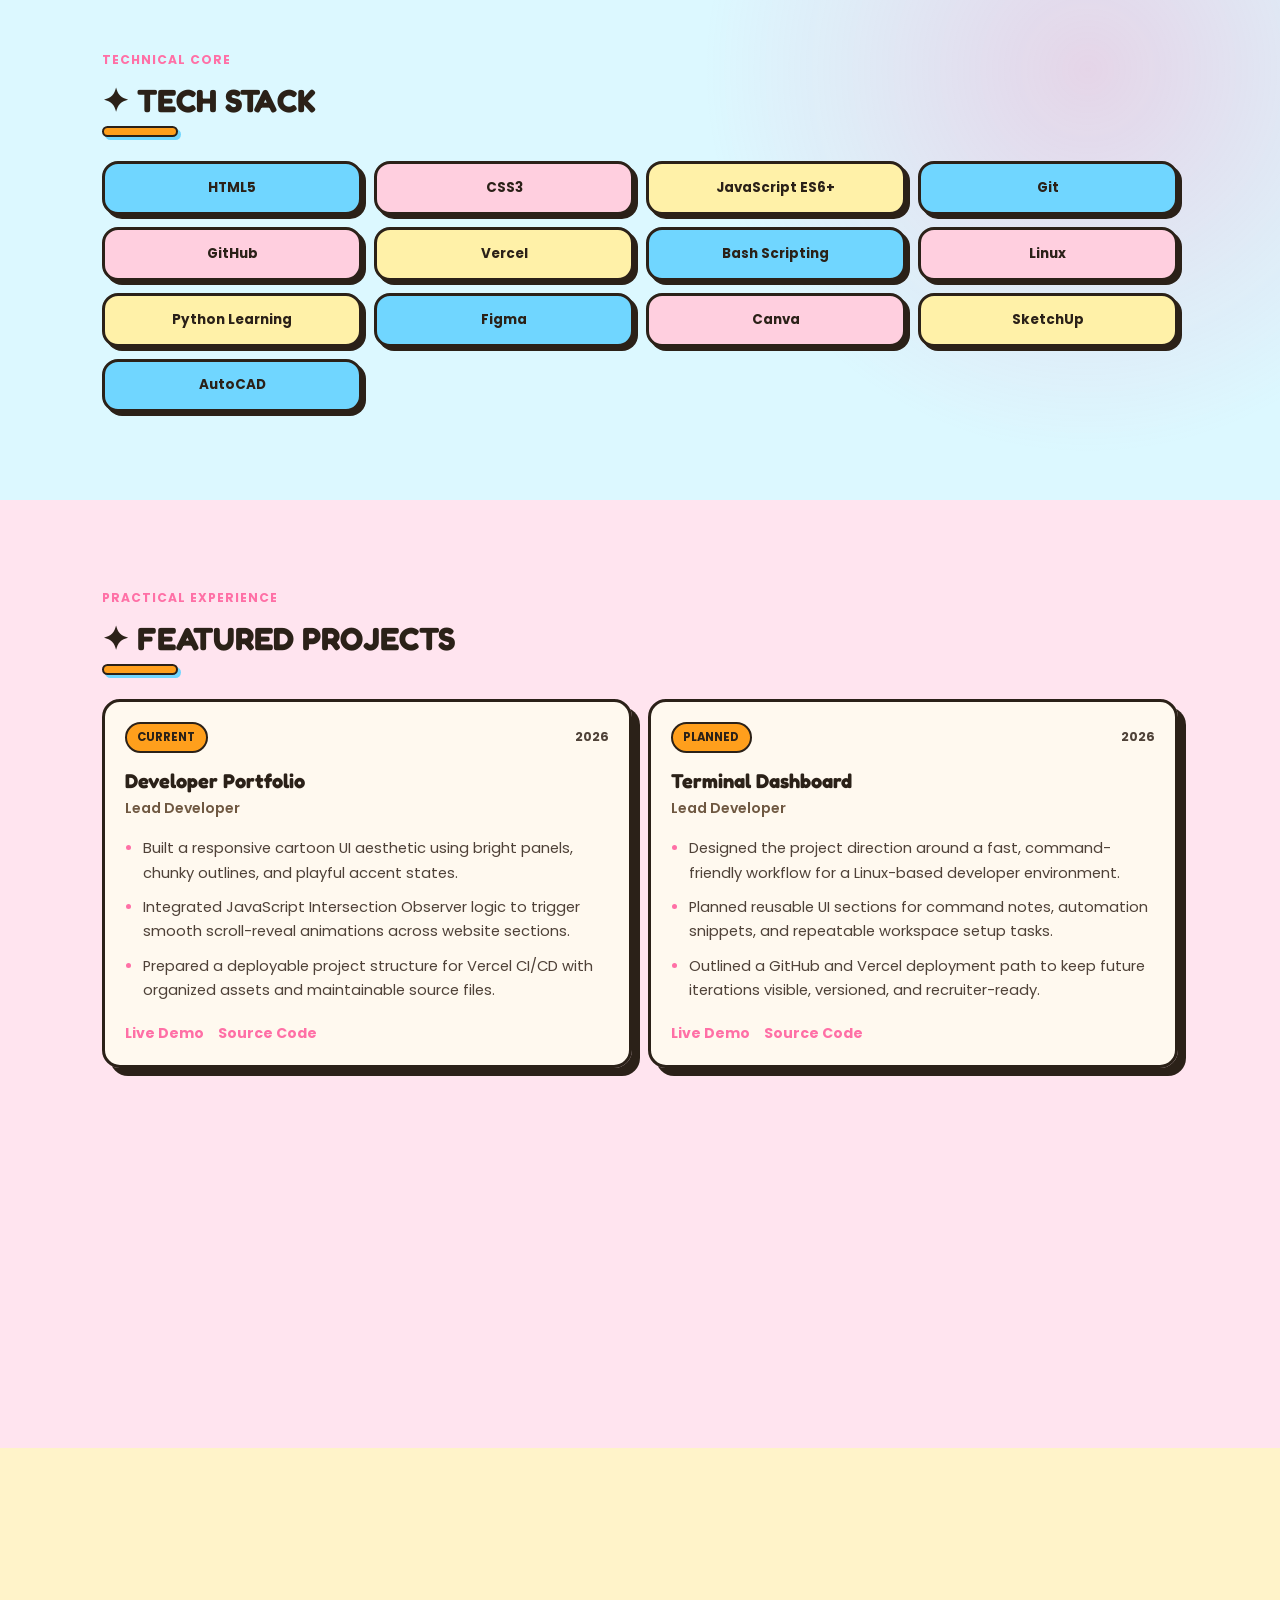
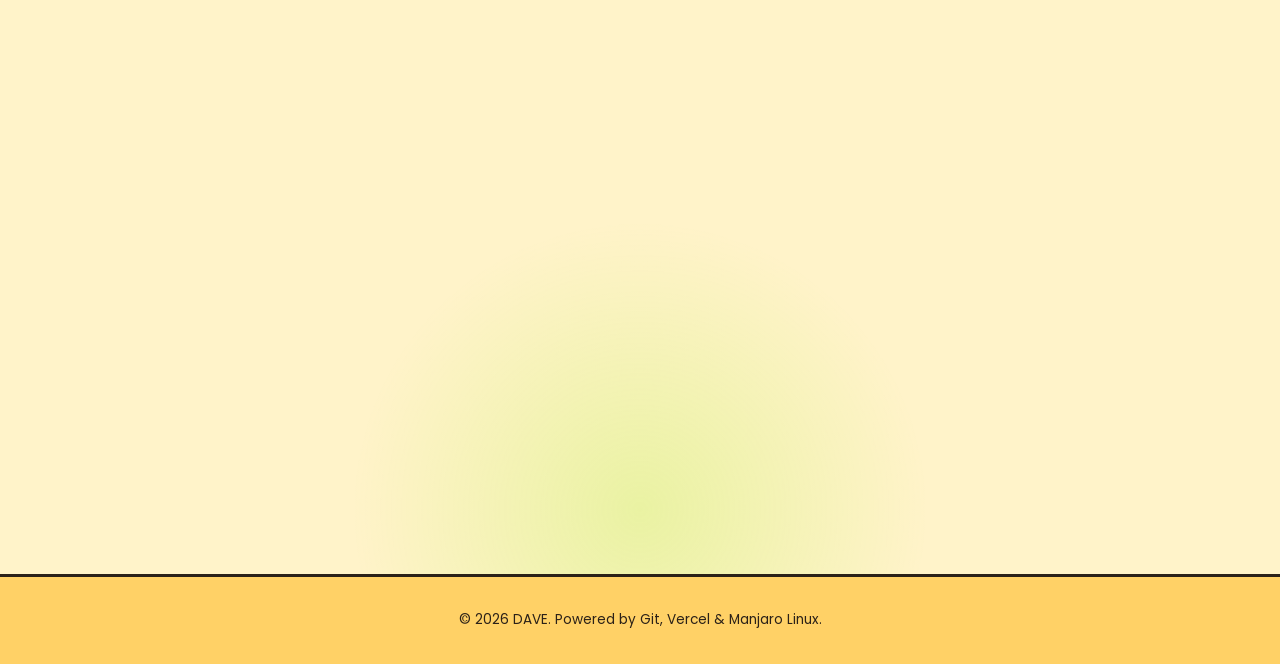
==== commit 6e1cc215: "test 10" ====
--- a/index.html
+++ b/index.html
@@ -31,20 +31,6 @@
                     <a class="btn-secondary" href="mailto:dvidallion03@gmail.com">Contact Me</a>
                 </div>
             </div>
-
-            <aside class="hero-palette" aria-label="Hero color palette">
-                <h2>Color<br>Scheme</h2>
-                <div class="palette-grid">
-                    <span class="swatch swatch-gold" aria-label="Yellow accent"></span>
-                    <span class="swatch swatch-sky" aria-label="Blue accent"></span>
-                    <span class="swatch swatch-mint" aria-label="Mint accent"></span>
-                    <span class="swatch swatch-coral" aria-label="Coral background"></span>
-                    <span class="swatch swatch-cream" aria-label="Cream lettering"></span>
-                    <span class="swatch swatch-blush" aria-label="Blush shadow"></span>
-                    <span class="swatch swatch-rose" aria-label="Rose accent"></span>
-                    <span class="swatch swatch-ink" aria-label="Ink outline"></span>
-                </div>
-            </aside>
         </div>
     </header>
 
--- a/assets/css/style.css
+++ b/assets/css/style.css
@@ -172,7 +172,6 @@
 }
 
 .hero-panel,
-.hero-palette,
 .profile-meta,
 .contact-panel,
 .education-card,
@@ -187,70 +186,6 @@
     display: grid;
     gap: 1rem;
     padding: 1.2rem;
-}
-
-.hero-palette {
-    justify-self: start;
-    width: min(100%, 15rem);
-    overflow: hidden;
-    background-color: rgba(255, 81, 66, 0.55);
-    color: var(--cream);
-    box-shadow: 8px 8px 0 rgba(48, 38, 43, 0.45);
-}
-
-.hero-palette h2 {
-    border-bottom: 3px solid rgba(48, 38, 43, 0.18);
-    padding: 1rem 1.1rem 0.9rem;
-    font-family: 'Fredoka', sans-serif;
-    font-size: 1rem;
-    line-height: 1.05;
-}
-
-.palette-grid {
-    display: grid;
-    grid-template-columns: repeat(2, 2rem);
-    gap: 0.85rem 1.05rem;
-    padding: 1rem 1.1rem 1.2rem;
-}
-
-.swatch {
-    width: 1.65rem;
-    height: 1.65rem;
-    border: 3px solid var(--cream);
-    border-radius: 50%;
-    box-shadow: 2px 2px 0 rgba(48, 38, 43, 0.22);
-}
-
-.swatch-gold {
-    background-color: var(--hero-gold);
-}
-
-.swatch-sky {
-    background-color: var(--hero-blue);
-}
-
-.swatch-mint {
-    background-color: var(--hero-mint);
-}
-
-.swatch-coral {
-    background-color: var(--hero-bg);
-}
-
-.swatch-cream {
-    background-color: var(--cream);
-}
-
-.swatch-blush {
-    background-color: var(--blush);
-}
-
-.swatch-rose {
-    background-color: var(--pink);
-}
-
-.swatch-ink {
-    background-color: var(--line);
 }
 
 .profile-meta {
@@ -671,11 +606,6 @@
         padding: 5.5rem 8%;
     }
 
-    .hero-inner {
-        grid-template-columns: minmax(0, 1.3fr) minmax(280px, 0.7fr);
-        align-items: center;
-    }
-
     .hero h1 {
         font-size: 6.5rem;
     }
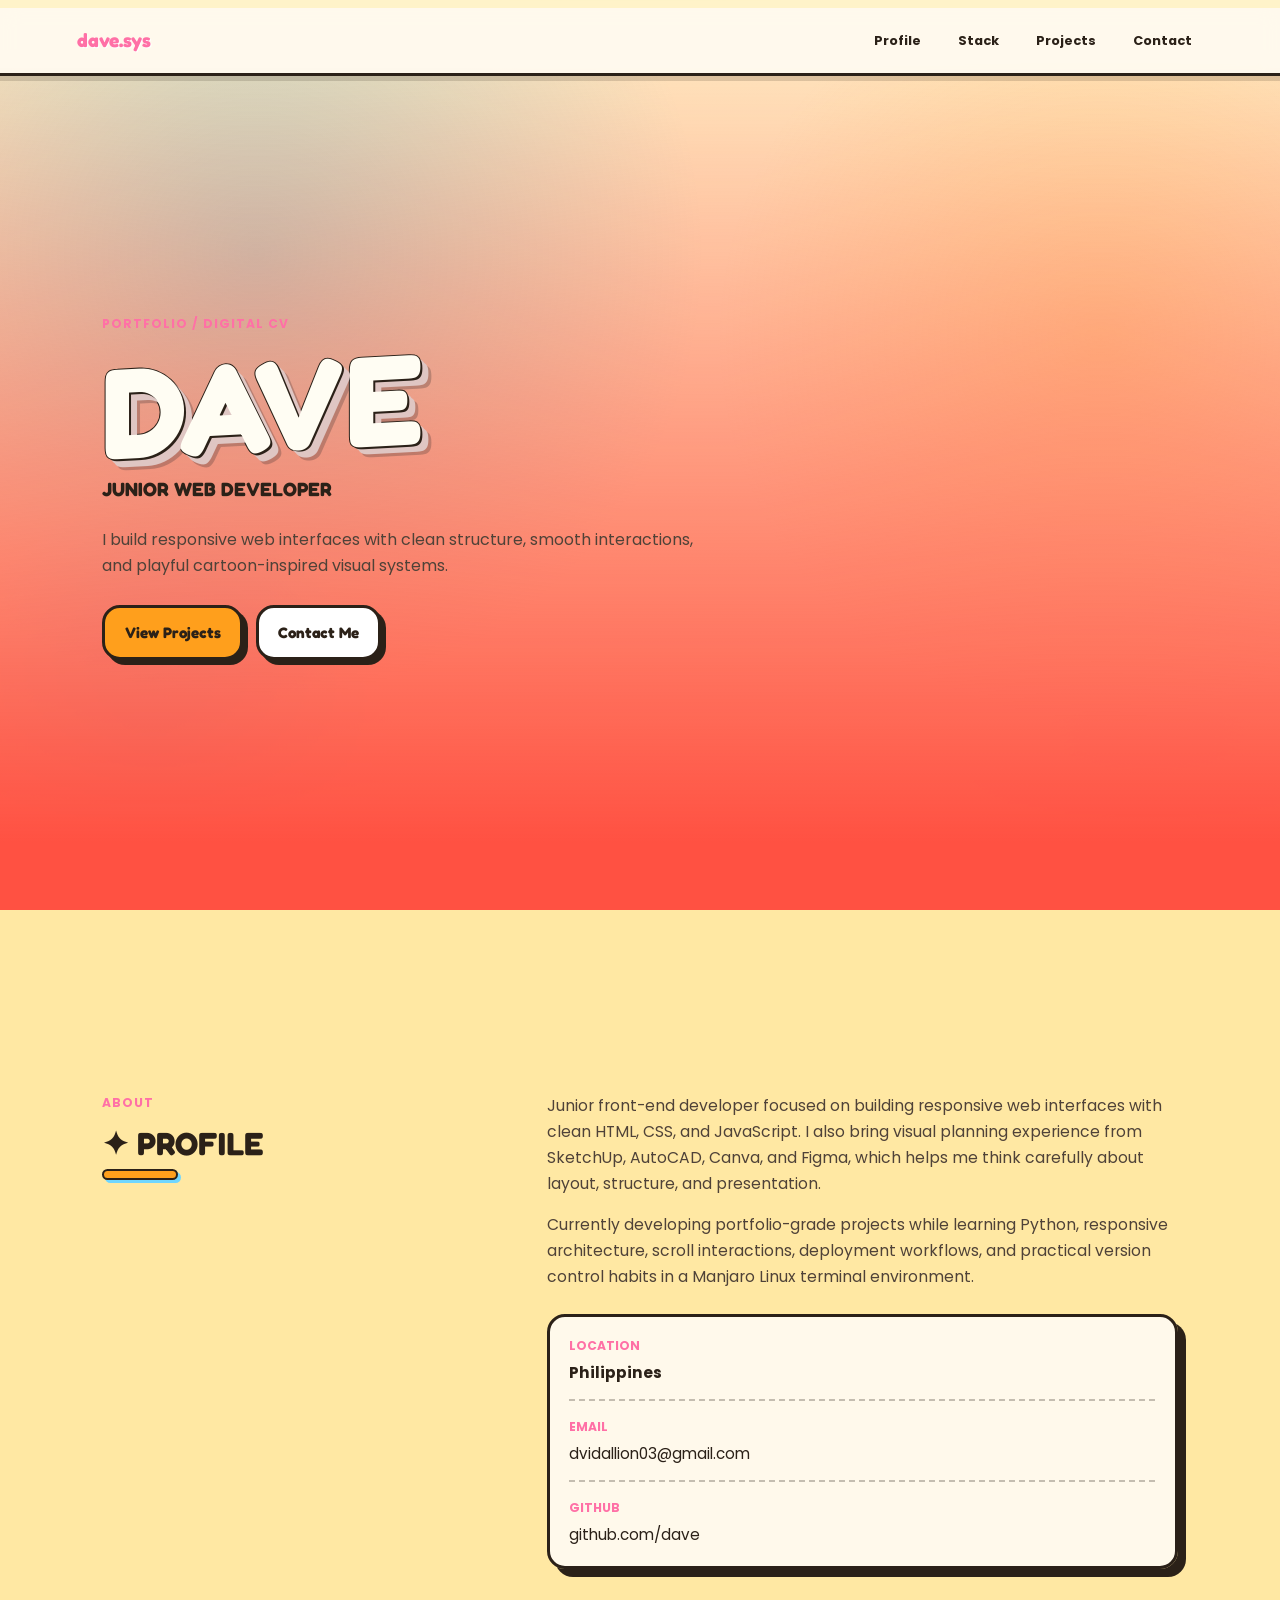
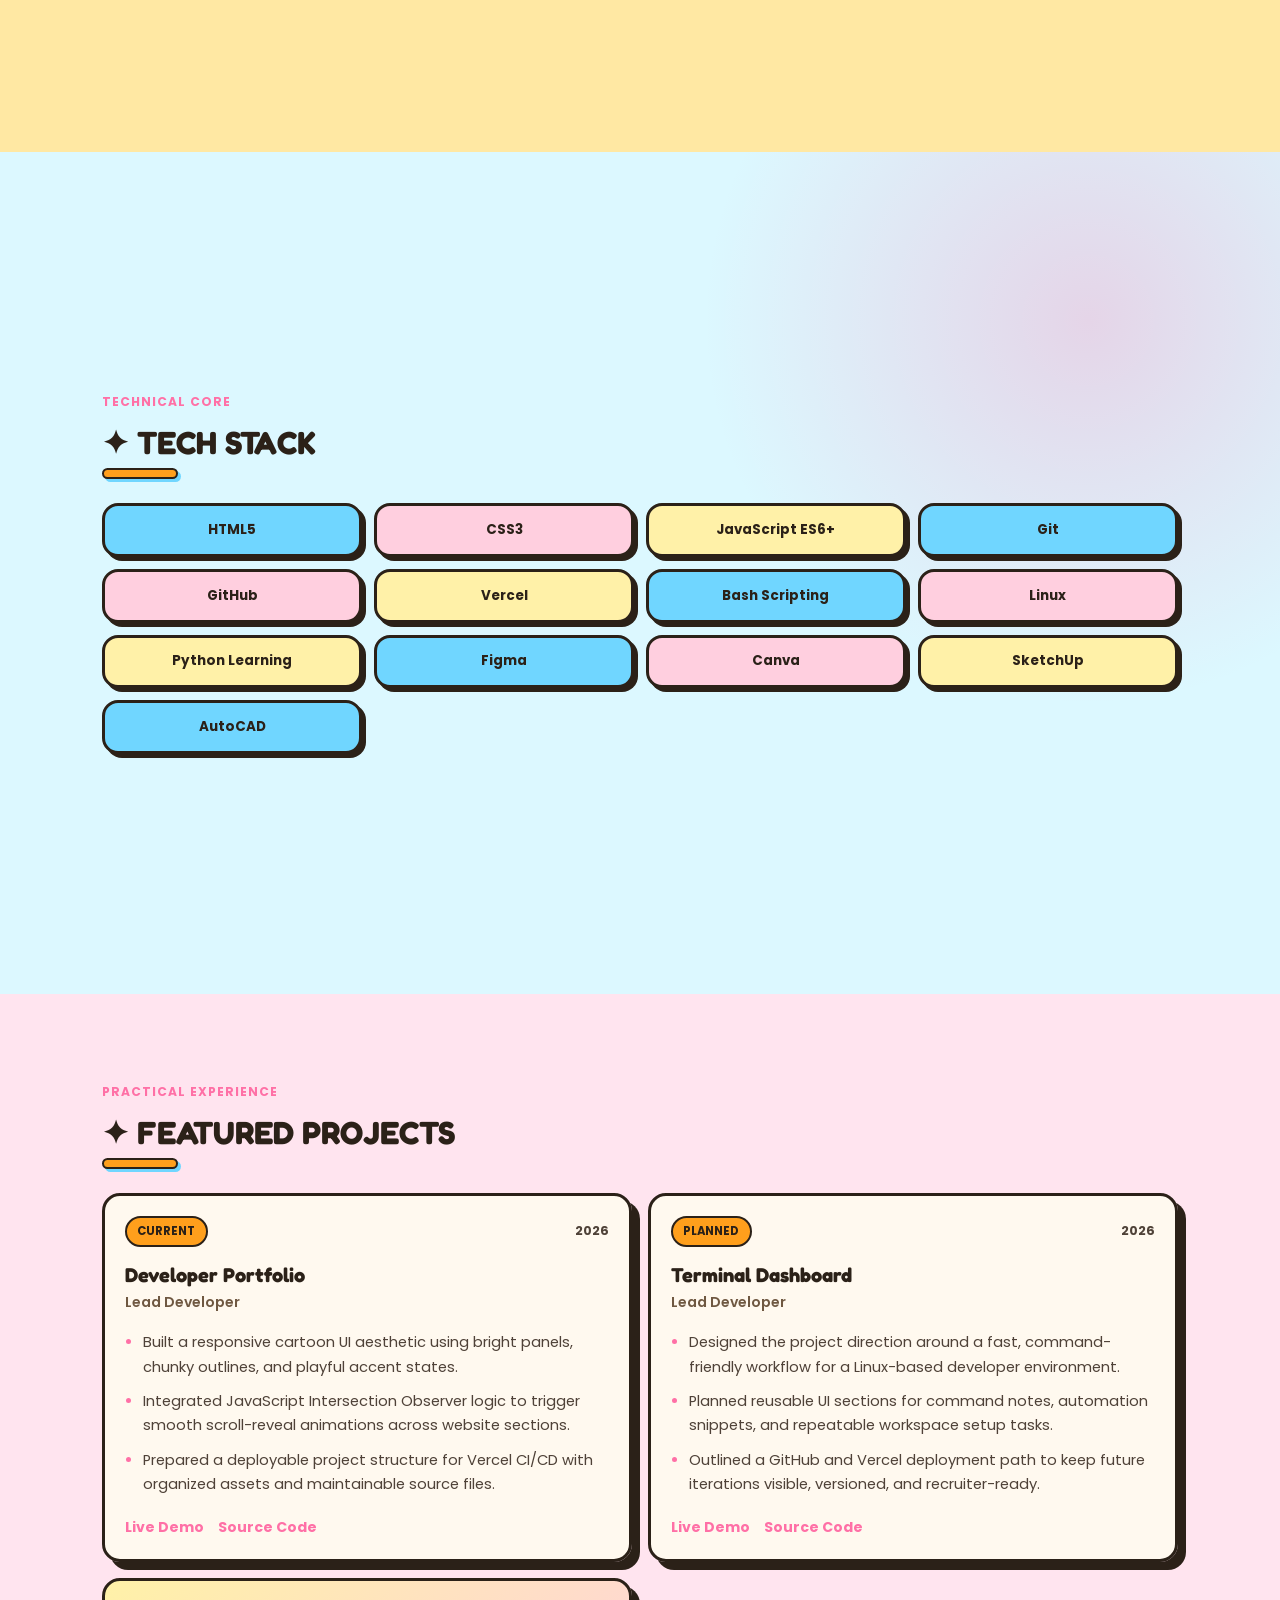
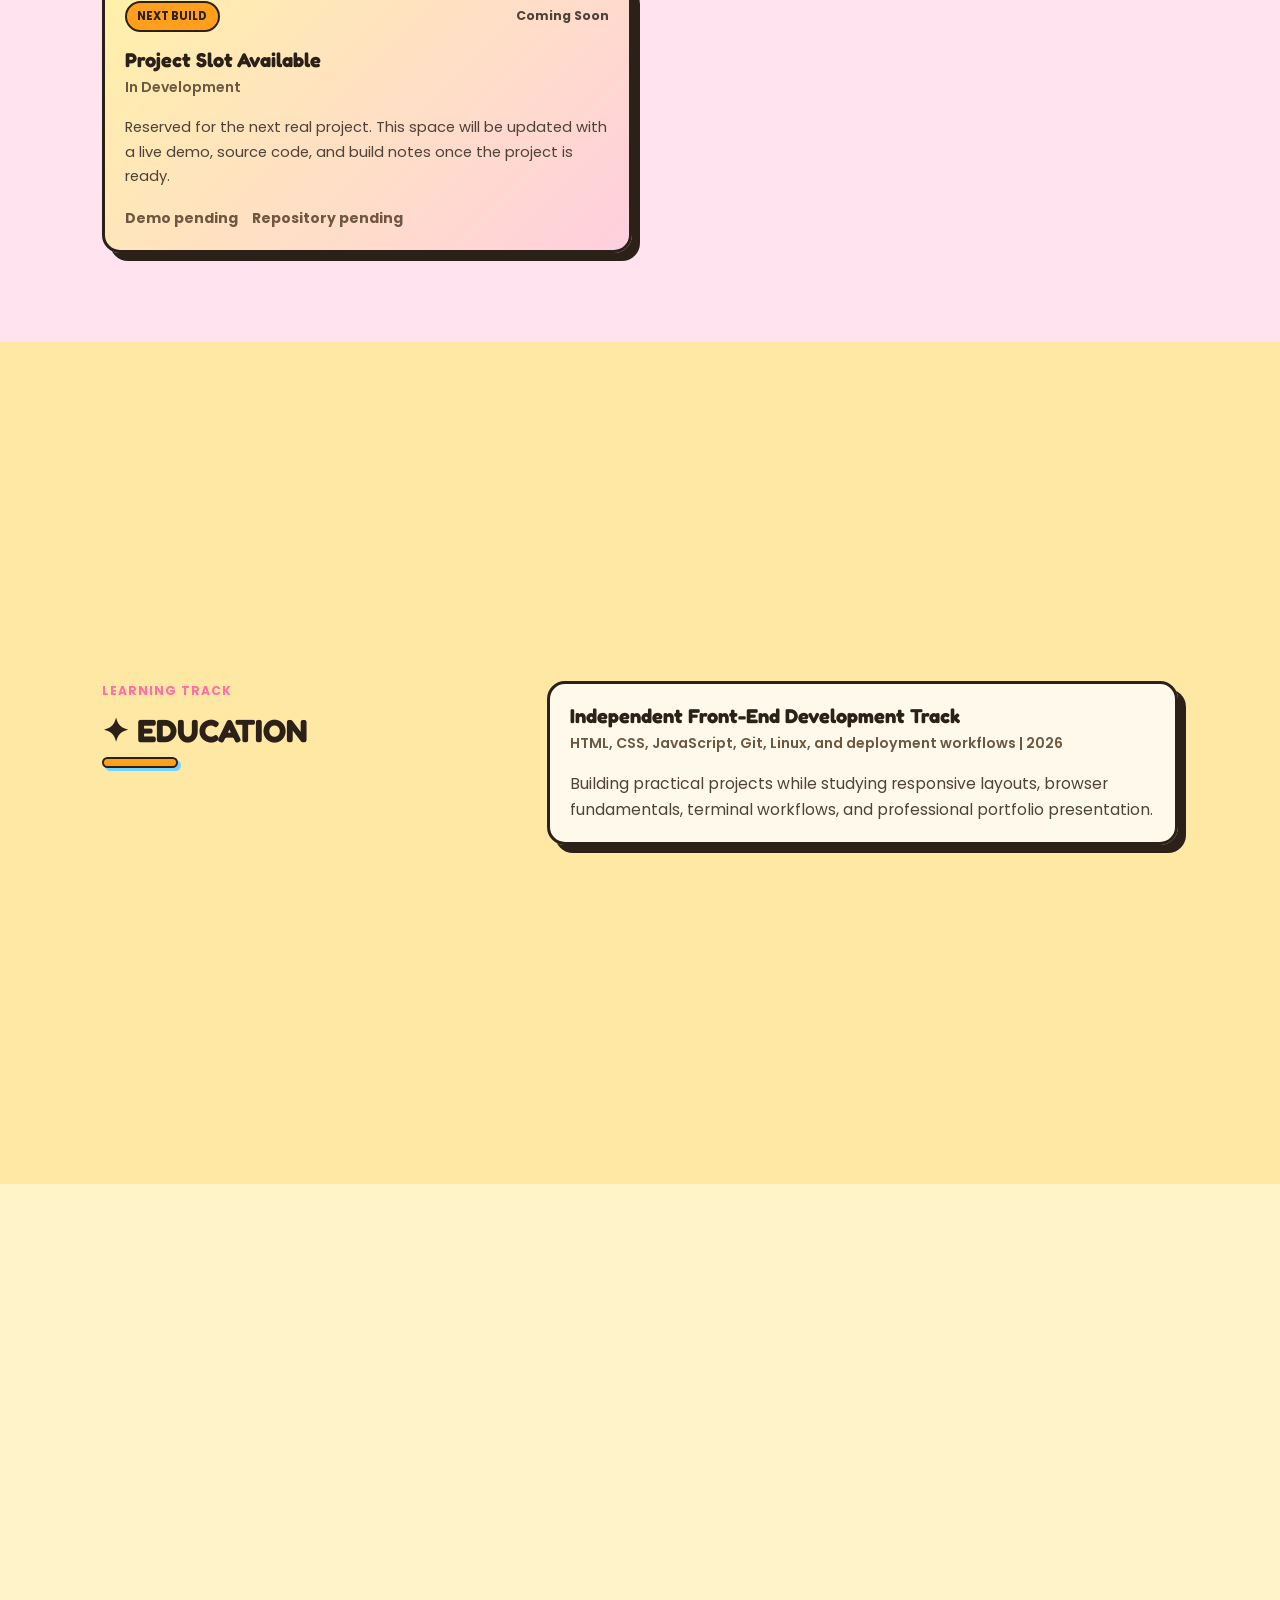
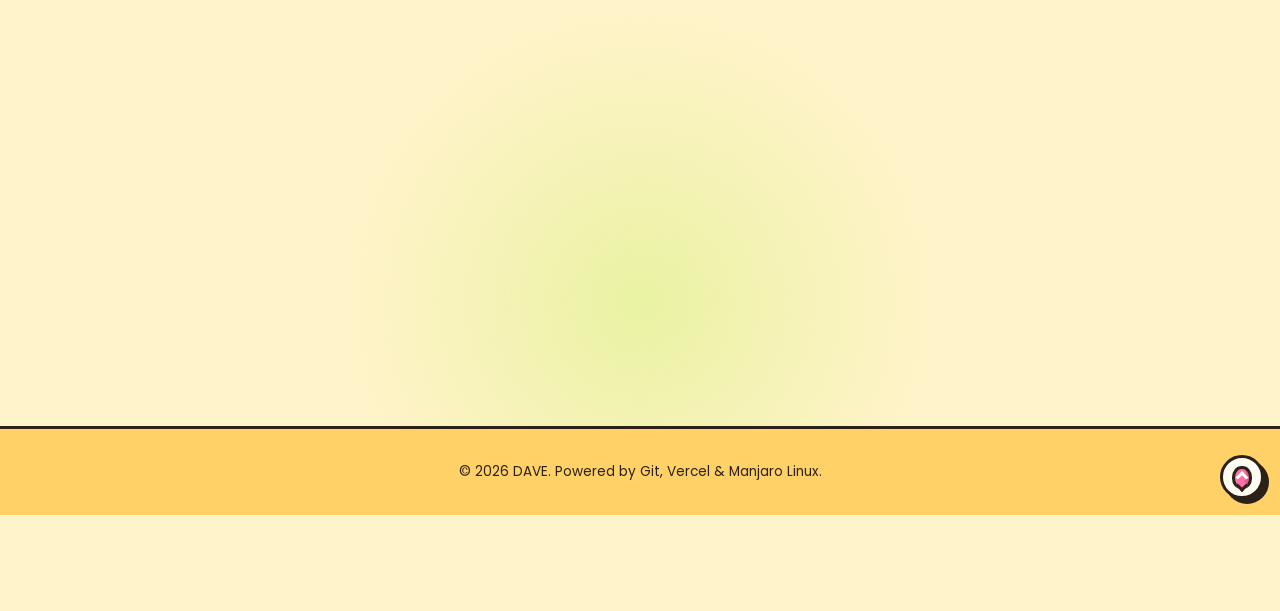
==== commit 900da319: "test 12" ====
--- a/index.html
+++ b/index.html
@@ -191,8 +191,8 @@
         <p>© 2026 DAVE. Powered by Git, Vercel & Manjaro Linux.</p>
     </footer>
 
-    <button class="scroll-top-btn" type="button" aria-label="Scroll to top" data-scroll-top>
-        ↑
+    <button class="scroll-top-btn" type="button" aria-label="Float back to top" data-scroll-top>
+        <span class="balloon-icon" aria-hidden="true"></span>
     </button>
 
     <script src="assets/js/data.js"></script>
--- a/assets/css/style.css
+++ b/assets/css/style.css
@@ -28,6 +28,11 @@
     scroll-behavior: smooth;
 }
 
+html {
+    scroll-padding-top: 3.75rem;
+    scroll-snap-type: y mandatory;
+}
+
 body {
     min-width: 320px;
     overflow-x: hidden;
@@ -96,7 +101,12 @@
 
 .section {
     position: relative;
+    display: flex;
+    align-items: center;
+    min-height: calc(100vh - 58px);
     padding: 4.5rem 6%;
+    scroll-snap-align: start;
+    scroll-snap-stop: always;
 }
 
 .section-inner,
@@ -106,9 +116,8 @@
 }
 
 .hero {
-    min-height: calc(100vh - 58px);
-    display: flex;
-    align-items: center;
+    padding-top: 4rem;
+    padding-bottom: 4.5rem;
     background:
         linear-gradient(180deg, rgba(255, 81, 66, 0.1), var(--hero-bg) 92%),
         radial-gradient(circle at 20% 22%, rgba(13, 169, 215, 0.28), transparent 28rem),
@@ -482,6 +491,7 @@
     padding: 2rem 6%;
     text-align: center;
     font-size: 0.85rem;
+    scroll-snap-align: end;
 }
 
 .scroll-top-btn {
@@ -492,27 +502,89 @@
     width: 2.75rem;
     height: 2.75rem;
     border: 3px solid var(--line);
-    border-radius: 16px;
-    background-color: var(--pink);
-    color: var(--text);
-    font-size: 1.2rem;
-    font-weight: 700;
+    border-radius: 50%;
+    background-color: var(--cream);
+    color: var(--text);
     cursor: pointer;
+    display: grid;
+    place-items: center;
     box-shadow: 5px 5px 0 var(--shadow);
     opacity: 0;
     pointer-events: none;
     transform: translateY(12px);
-    transition: opacity 0.2s ease, transform 0.2s ease, background-color 0.2s ease;
+    transition: opacity 0.2s ease, transform 0.2s ease, background-color 0.2s ease, box-shadow 0.2s ease;
 }
 
 .scroll-top-btn:hover {
-    background-color: var(--sky);
+    background-color: #ffcfdf;
+    transform: translateY(-4px);
+    box-shadow: 7px 9px 0 var(--shadow);
 }
 
 .scroll-top-btn.is-visible {
     opacity: 1;
     pointer-events: auto;
     transform: translateY(0);
+}
+
+.scroll-top-btn.is-visible:hover {
+    transform: translateY(-4px);
+}
+
+.scroll-top-btn.is-lifting {
+    animation: float-up-button 0.7s ease forwards;
+}
+
+.balloon-icon {
+    position: relative;
+    width: 1.2rem;
+    height: 1.42rem;
+    border: 3px solid var(--line);
+    border-radius: 50% 50% 46% 46%;
+    background-color: var(--pink);
+    box-shadow: inset -0.18rem -0.16rem 0 rgba(43, 33, 24, 0.18);
+}
+
+.balloon-icon::before {
+    content: "";
+    position: absolute;
+    left: 50%;
+    bottom: -0.28rem;
+    width: 0.36rem;
+    height: 0.36rem;
+    border-right: 3px solid var(--line);
+    border-bottom: 3px solid var(--line);
+    background-color: var(--pink);
+    transform: translateX(-50%) rotate(45deg);
+}
+
+.balloon-icon::after {
+    content: "";
+    position: absolute;
+    left: 50%;
+    bottom: 0.2rem;
+    width: 0.38rem;
+    height: 0.38rem;
+    border-top: 3px solid var(--cream);
+    border-left: 3px solid var(--cream);
+    transform: translateX(-50%) rotate(45deg);
+}
+
+@keyframes float-up-button {
+    0% {
+        opacity: 1;
+        transform: translateY(0) scale(1);
+    }
+
+    70% {
+        opacity: 1;
+        transform: translateY(-1.15rem) scale(1.05);
+    }
+
+    100% {
+        opacity: 0;
+        transform: translateY(-2rem) scale(0.92);
+    }
 }
 
 .reveal-hidden {
@@ -580,6 +652,10 @@
         scroll-behavior: auto;
     }
 
+    html {
+        scroll-snap-type: none;
+    }
+
     .reveal-hidden,
     .project-card.reveal-hidden {
         opacity: 1;
@@ -590,6 +666,10 @@
 }
 
 @media (max-width: 480px) {
+    html {
+        scroll-padding-top: 6.5rem;
+    }
+
     .site-nav {
         align-items: flex-start;
         flex-direction: column;
@@ -604,6 +684,11 @@
 @media (min-width: 700px) {
     .section {
         padding: 5.5rem 8%;
+    }
+
+    .hero {
+        padding-top: 5rem;
+        padding-bottom: 5.5rem;
     }
 
     .hero h1 {
@@ -641,6 +726,11 @@
 }
 
 @media (min-width: 1024px) {
+    .hero {
+        padding-top: 5.75rem;
+        padding-bottom: 6rem;
+    }
+
     .hero h1 {
         font-size: 8rem;
     }
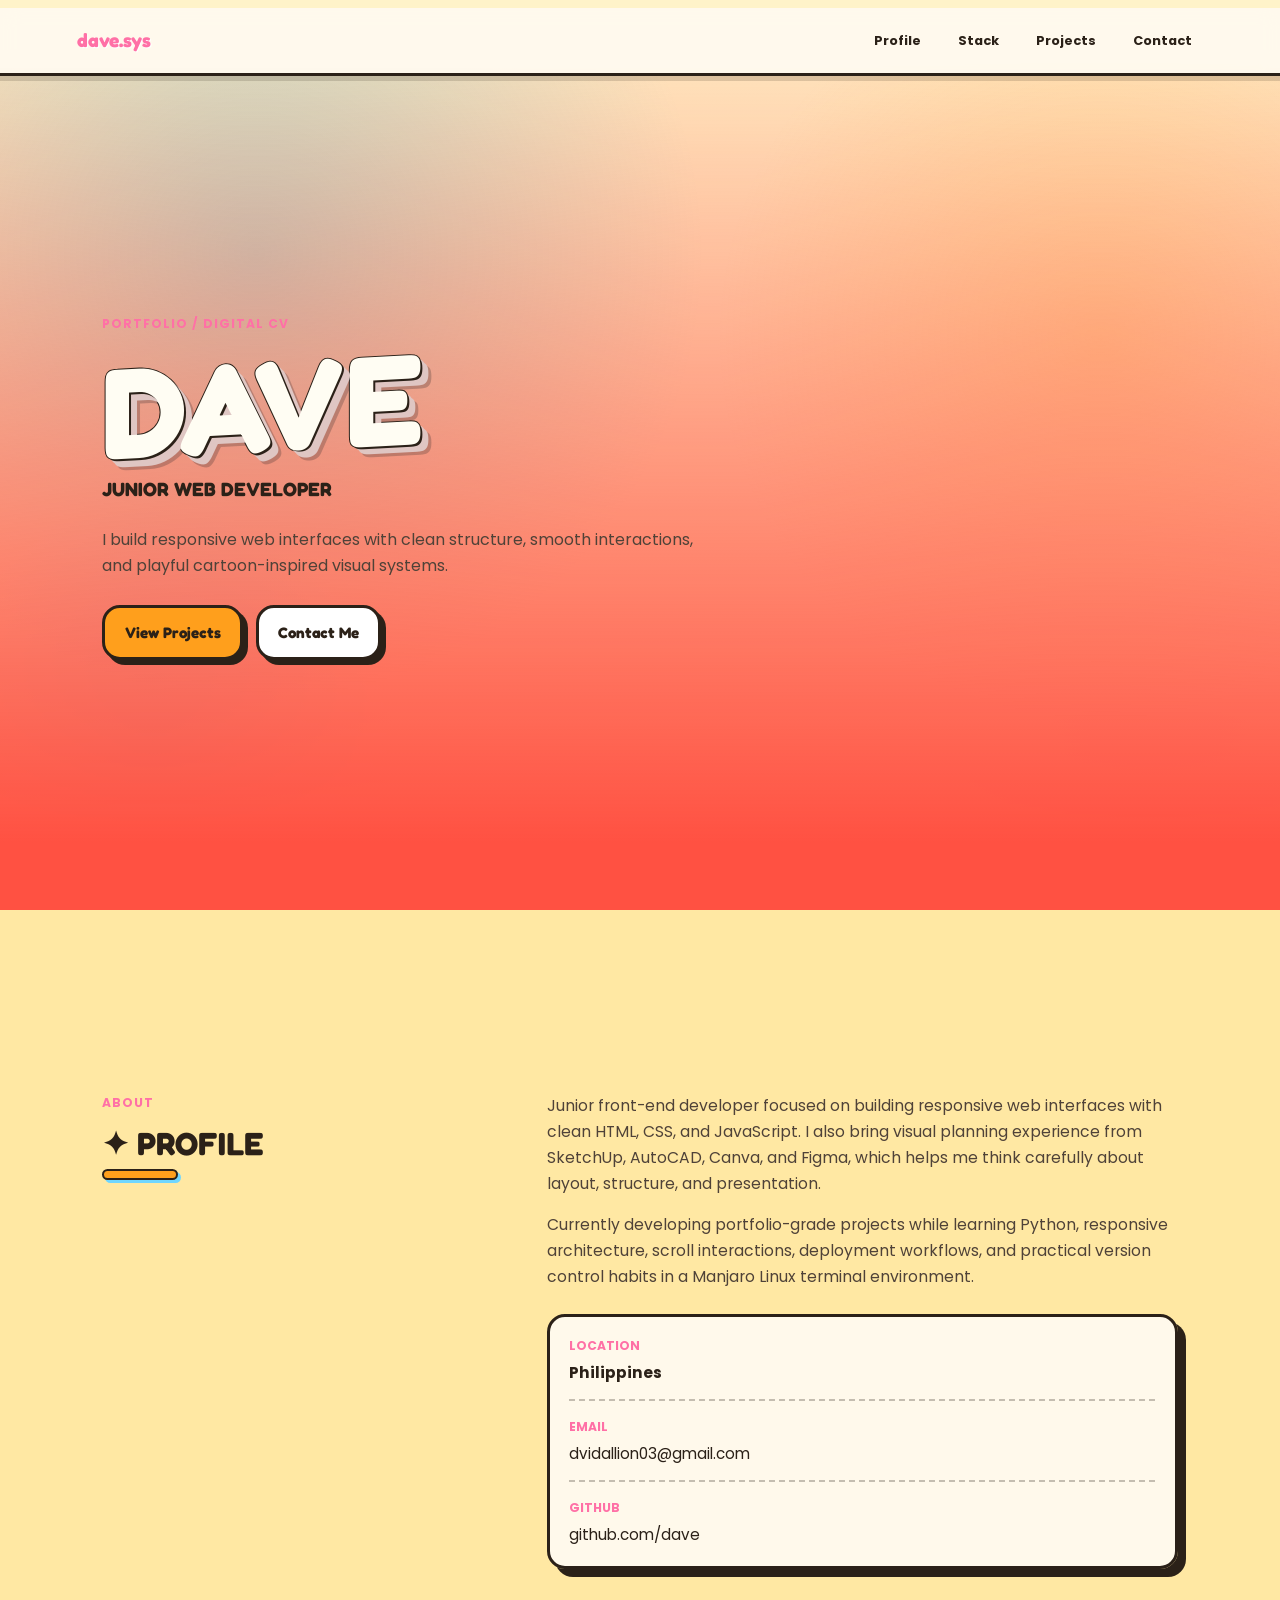
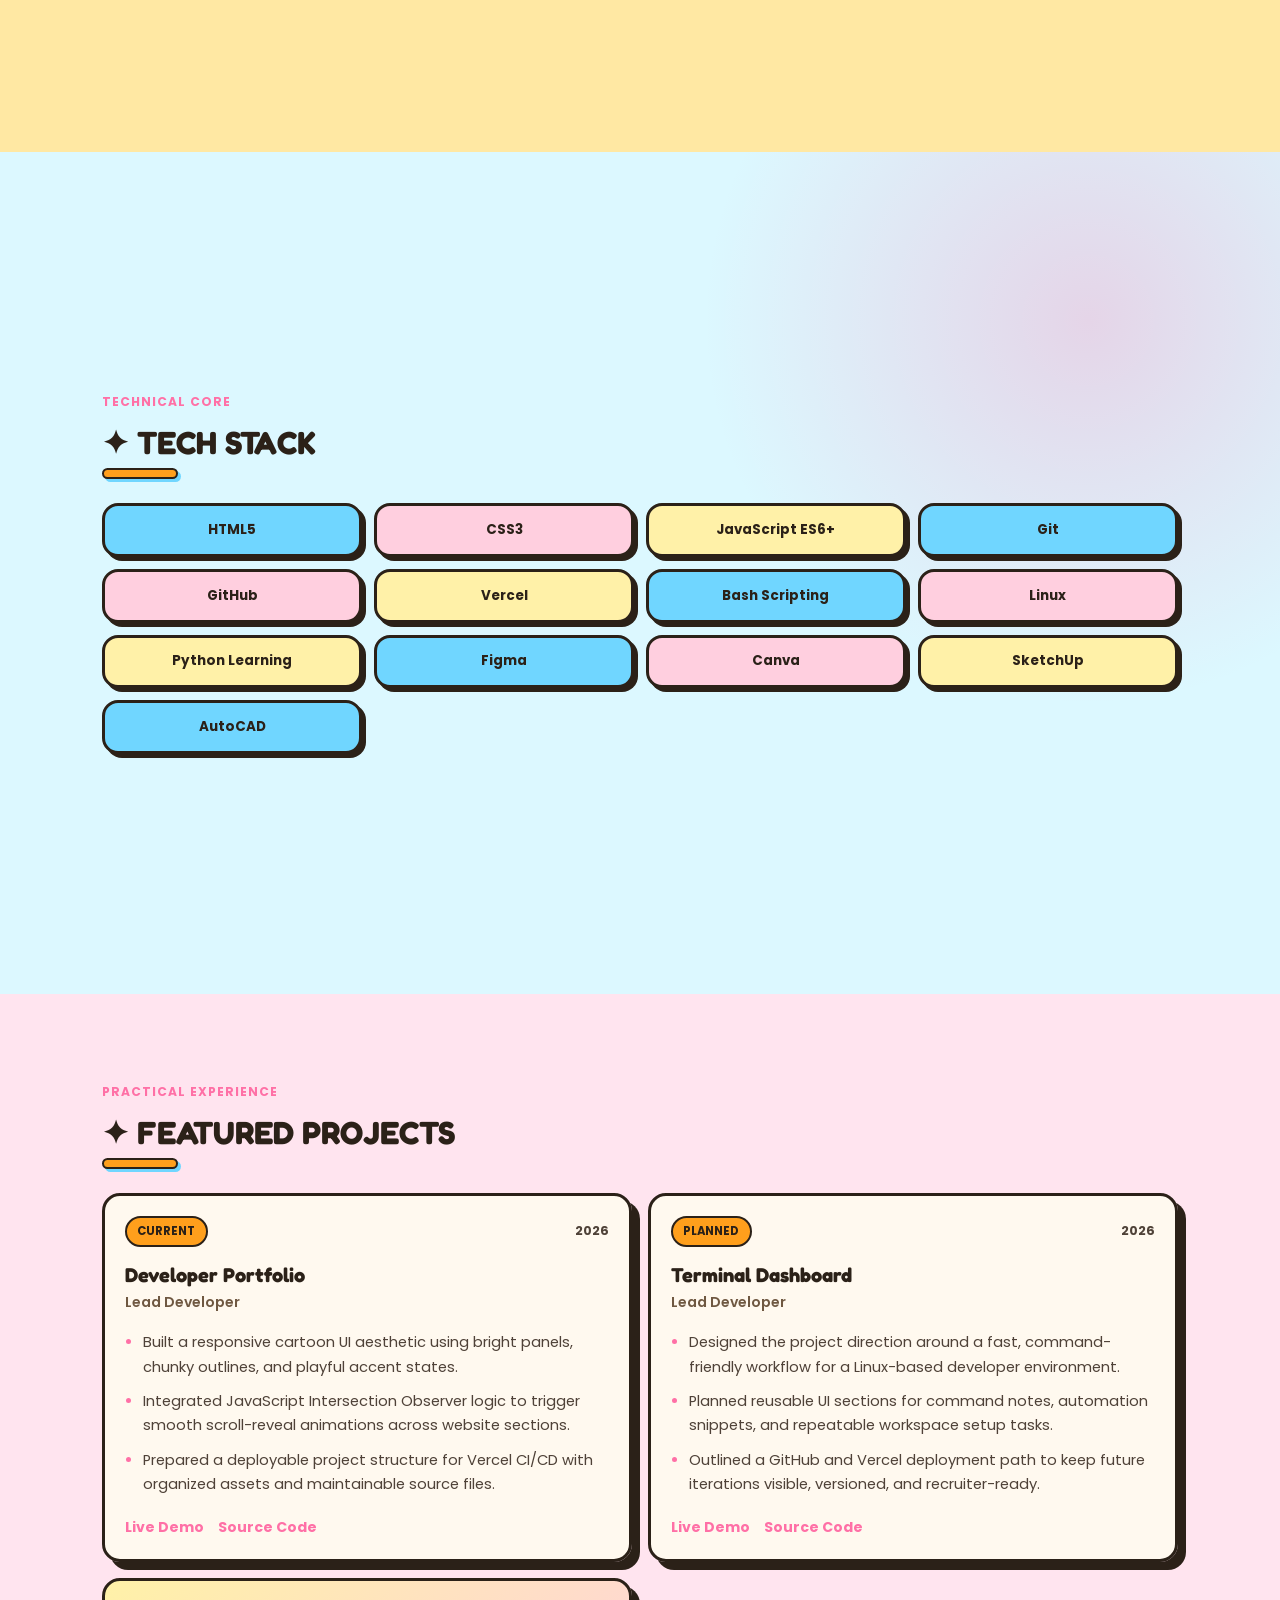
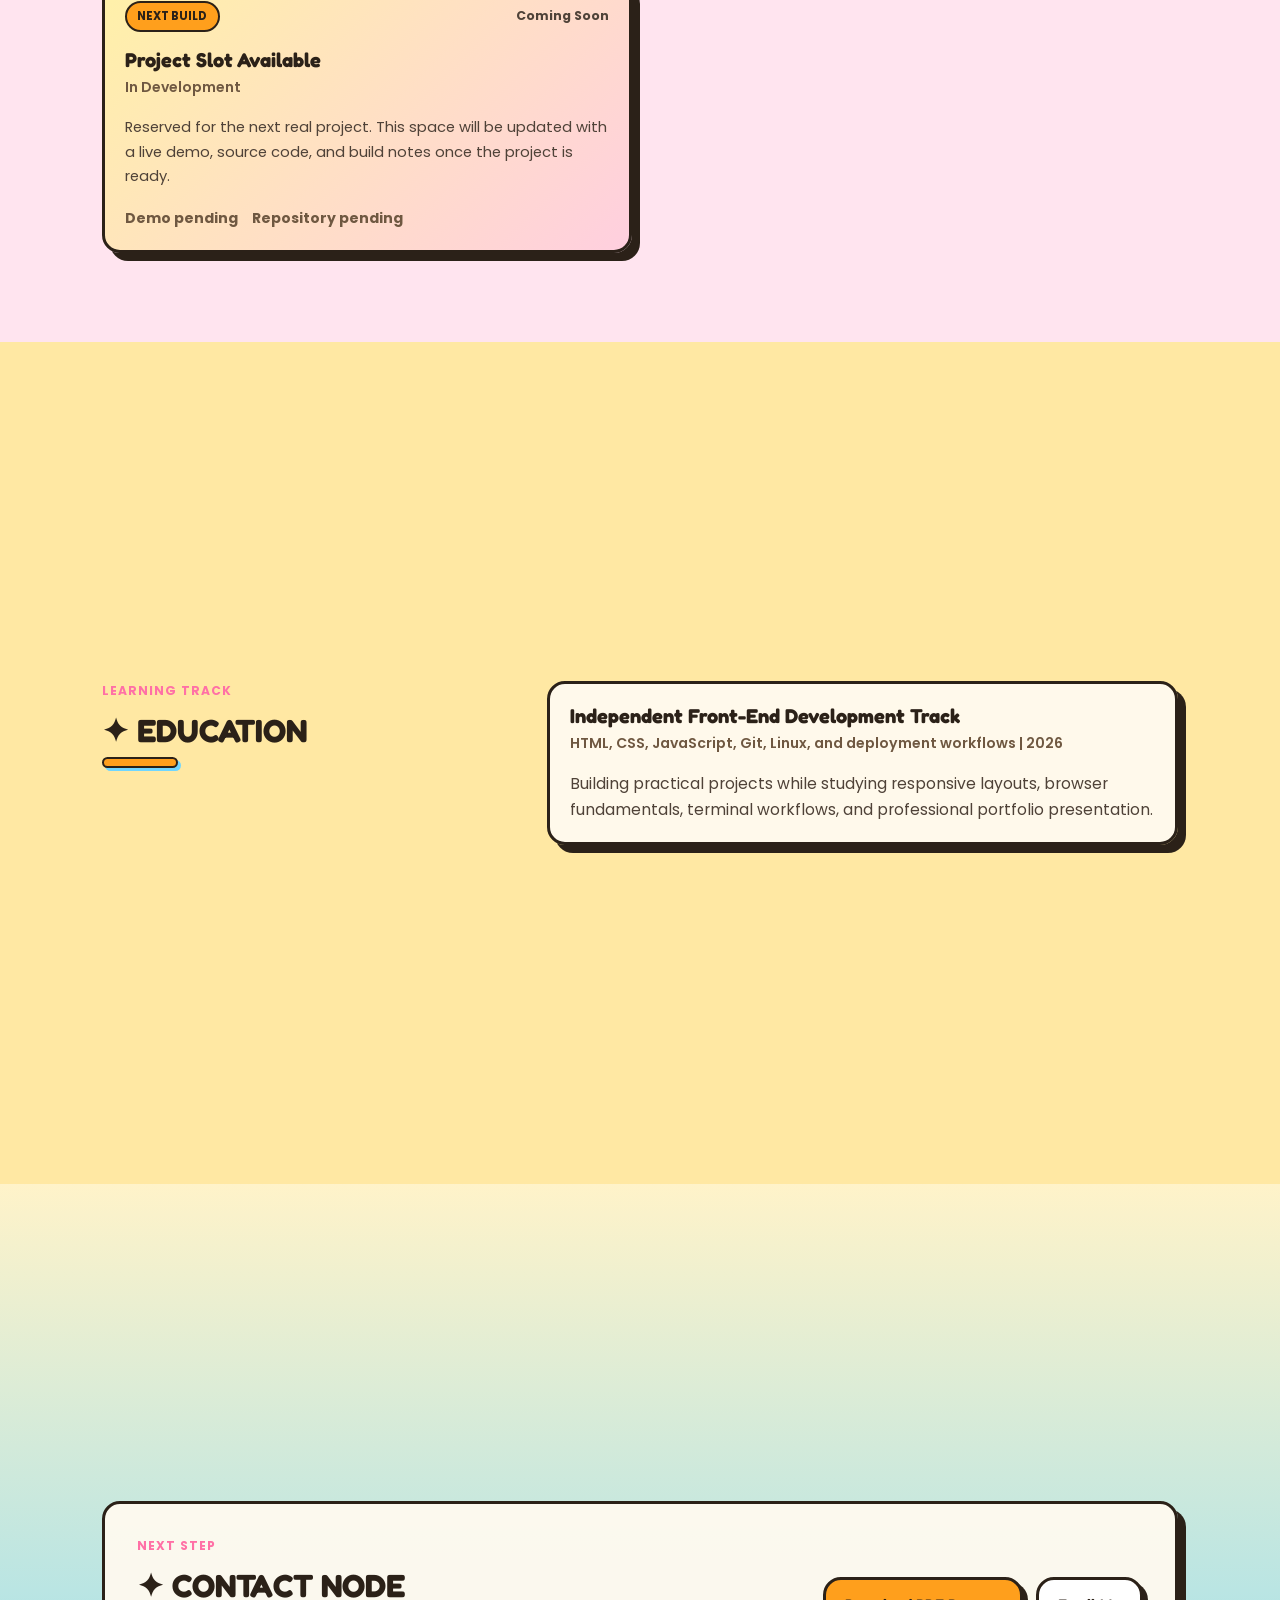
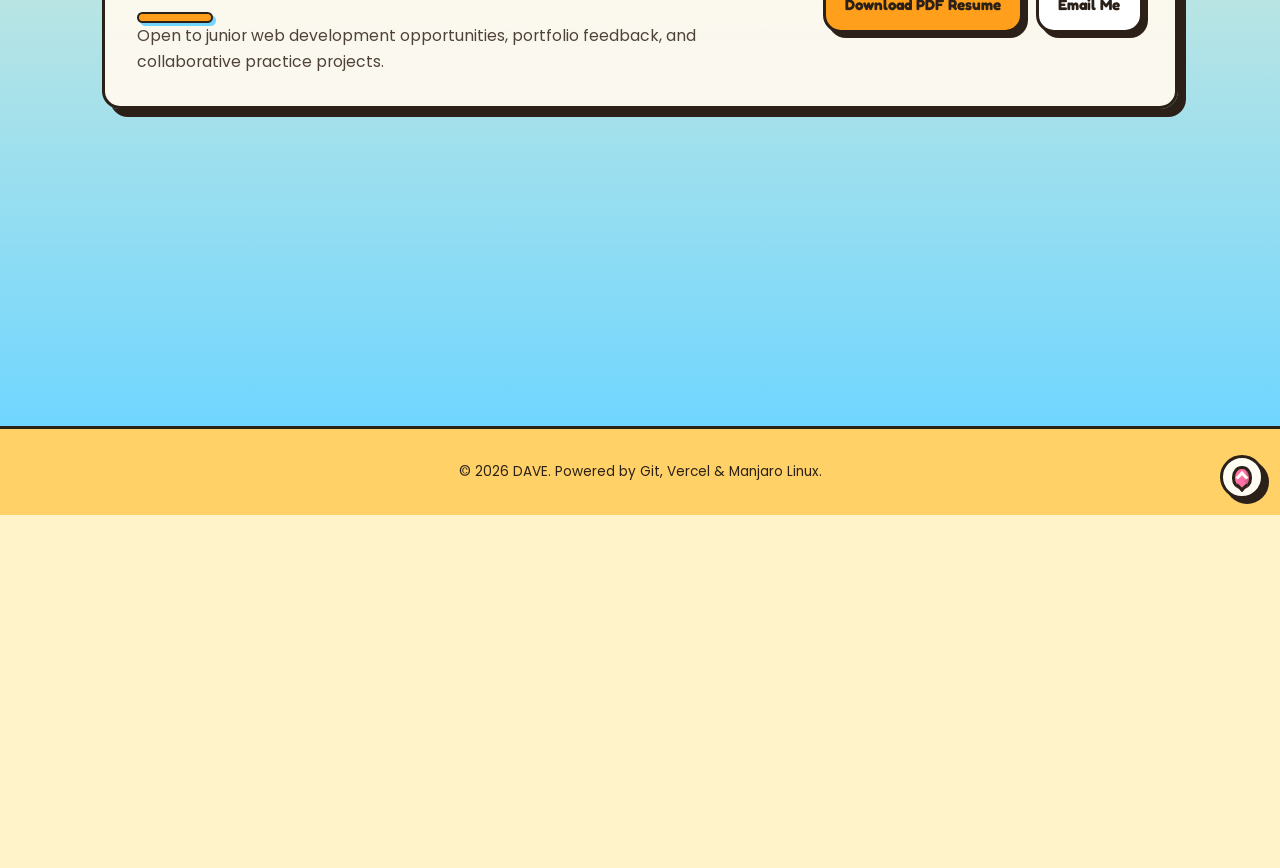
==== commit 412631d3: "test 13" ====
--- a/index.html
+++ b/index.html
@@ -7,6 +7,14 @@
     <link rel="stylesheet" href="assets/css/style.css">
 </head>
 <body>
+    <div class="intro-screen" data-intro-screen aria-label="Portfolio welcome intro">
+        <div class="intro-card">
+            <span class="intro-kicker">Welcome to</span>
+            <h2>Portfolio Website</h2>
+            <p>DAVE / Junior Web Developer</p>
+        </div>
+    </div>
+
     <nav class="site-nav" aria-label="Primary navigation">
         <a class="brand" href="#top">dave.sys</a>
         <div class="nav-links">
--- a/assets/css/style.css
+++ b/assets/css/style.css
@@ -47,6 +47,11 @@
     perspective: 1200px;
 }
 
+body.intro-active {
+    height: 100vh;
+    overflow: hidden;
+}
+
 a {
     color: inherit;
     text-decoration: none;
@@ -54,6 +59,102 @@
 
 a:hover {
     color: var(--pink);
+}
+
+.intro-screen {
+    position: fixed;
+    inset: 0;
+    z-index: 9999;
+    display: grid;
+    place-items: center;
+    overflow: hidden;
+    background:
+        radial-gradient(circle at 24% 24%, rgba(112, 214, 255, 0.52), transparent 16rem),
+        radial-gradient(circle at 76% 72%, rgba(255, 112, 166, 0.42), transparent 16rem),
+        linear-gradient(135deg, #fff1a8 0%, #ffcfdf 48%, #70d6ff 100%);
+    animation: intro-pop-in 0.55s cubic-bezier(0.18, 0.82, 0.22, 1) both;
+}
+
+.intro-screen::before,
+.intro-screen::after {
+    content: "";
+    position: absolute;
+    border: 3px solid var(--line);
+    background-color: rgba(255, 253, 243, 0.62);
+    box-shadow: 6px 6px 0 rgba(43, 33, 24, 0.2);
+    transform: rotate(-10deg);
+}
+
+.intro-screen::before {
+    top: 10%;
+    left: 8%;
+    width: 4.8rem;
+    height: 4.8rem;
+    border-radius: 18px;
+}
+
+.intro-screen::after {
+    right: 10%;
+    bottom: 12%;
+    width: 5.6rem;
+    height: 5.6rem;
+    border-radius: 50%;
+    transform: rotate(12deg);
+}
+
+.intro-card {
+    position: relative;
+    z-index: 1;
+    width: min(88vw, 620px);
+    border: 4px solid var(--line);
+    border-radius: 18px;
+    background-color: rgba(255, 250, 240, 0.94);
+    padding: clamp(1.4rem, 5vw, 3.2rem);
+    text-align: center;
+    box-shadow: 12px 12px 0 var(--shadow);
+    transform: rotate(-2deg);
+    animation: intro-card-bounce 1.15s 0.18s cubic-bezier(0.18, 0.82, 0.22, 1) both;
+}
+
+.intro-kicker {
+    display: inline-block;
+    margin-bottom: 0.7rem;
+    border: 3px solid var(--line);
+    border-radius: 999px;
+    background-color: var(--gold);
+    padding: 0.3rem 0.9rem;
+    color: var(--text);
+    font-size: 0.78rem;
+    font-weight: 700;
+    text-transform: uppercase;
+}
+
+.intro-card h2 {
+    color: var(--cream);
+    font-family: 'Fredoka', sans-serif;
+    font-size: clamp(2.4rem, 11vw, 5.5rem);
+    line-height: 0.92;
+    letter-spacing: 0;
+    -webkit-text-stroke: 2px var(--line);
+    paint-order: stroke fill;
+    text-shadow:
+        2px 2px 0 var(--line),
+        5px 5px 0 var(--pink),
+        8px 8px 0 rgba(43, 33, 24, 0.2);
+}
+
+.intro-card p {
+    margin-top: 1.1rem;
+    color: var(--soft);
+    font-family: 'Fredoka', sans-serif;
+    font-size: clamp(0.95rem, 4vw, 1.3rem);
+    font-weight: 700;
+    text-transform: uppercase;
+}
+
+.intro-screen-exit {
+    pointer-events: none;
+    animation: intro-splash-out 0.85s cubic-bezier(0.76, 0, 0.24, 1) forwards;
 }
 
 .site-nav {
@@ -584,6 +685,49 @@
     100% {
         opacity: 0;
         transform: translateY(-2rem) scale(0.92);
+    }
+}
+
+@keyframes intro-pop-in {
+    from {
+        opacity: 0;
+        transform: scale(1.08);
+    }
+
+    to {
+        opacity: 1;
+        transform: scale(1);
+    }
+}
+
+@keyframes intro-card-bounce {
+    0% {
+        opacity: 0;
+        transform: translateY(34px) scale(0.86) rotate(-5deg);
+    }
+
+    62% {
+        opacity: 1;
+        transform: translateY(-10px) scale(1.04) rotate(2deg);
+    }
+
+    100% {
+        opacity: 1;
+        transform: translateY(0) scale(1) rotate(-2deg);
+    }
+}
+
+@keyframes intro-splash-out {
+    0% {
+        clip-path: circle(140% at 50% 50%);
+        opacity: 1;
+        transform: scale(1);
+    }
+
+    100% {
+        clip-path: circle(0% at 50% 50%);
+        opacity: 0;
+        transform: scale(1.12) rotate(3deg);
     }
 }
 
@@ -657,11 +801,15 @@
     }
 
     .reveal-hidden,
-    .project-card.reveal-hidden {
+    .project-card.reveal-hidden,
+    .intro-screen,
+    .intro-card,
+    .intro-screen-exit {
         opacity: 1;
         filter: none;
         transform: none;
         transition: none;
+        animation-duration: 0.01ms;
     }
 }
 
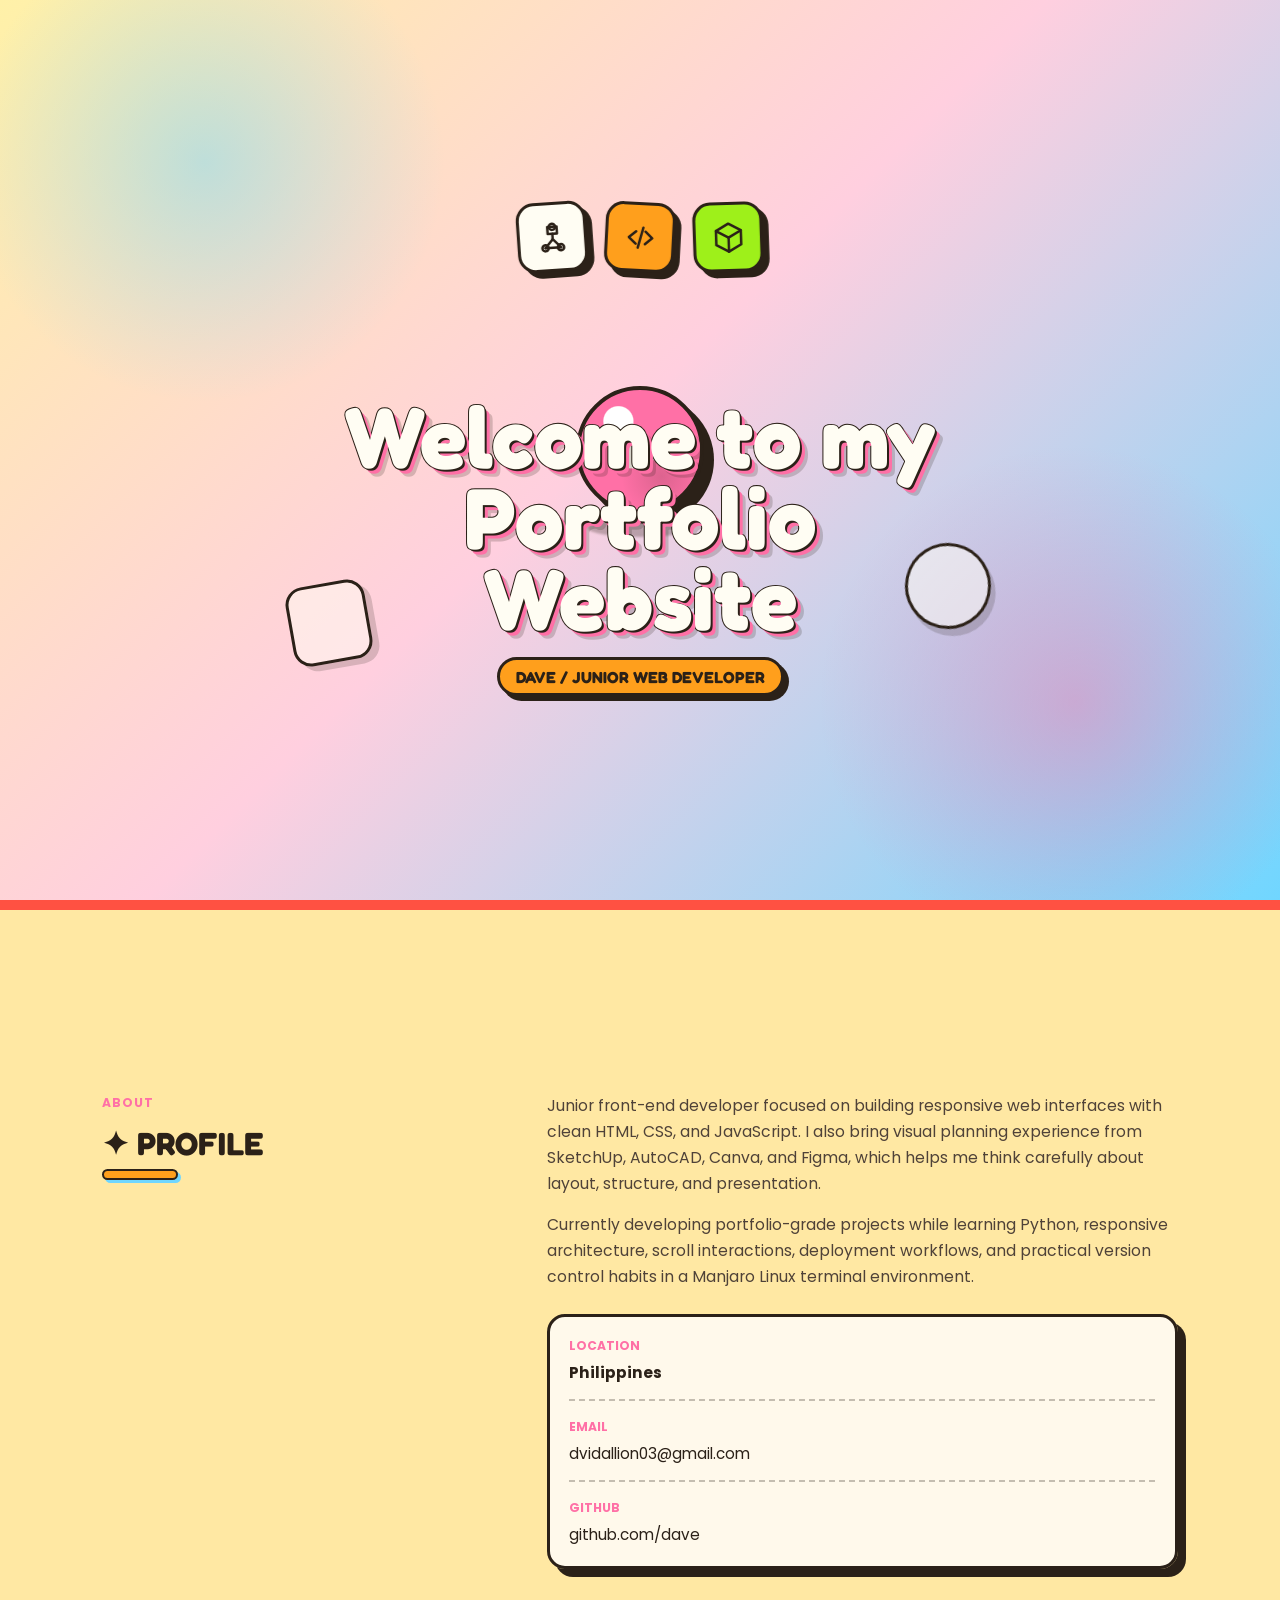
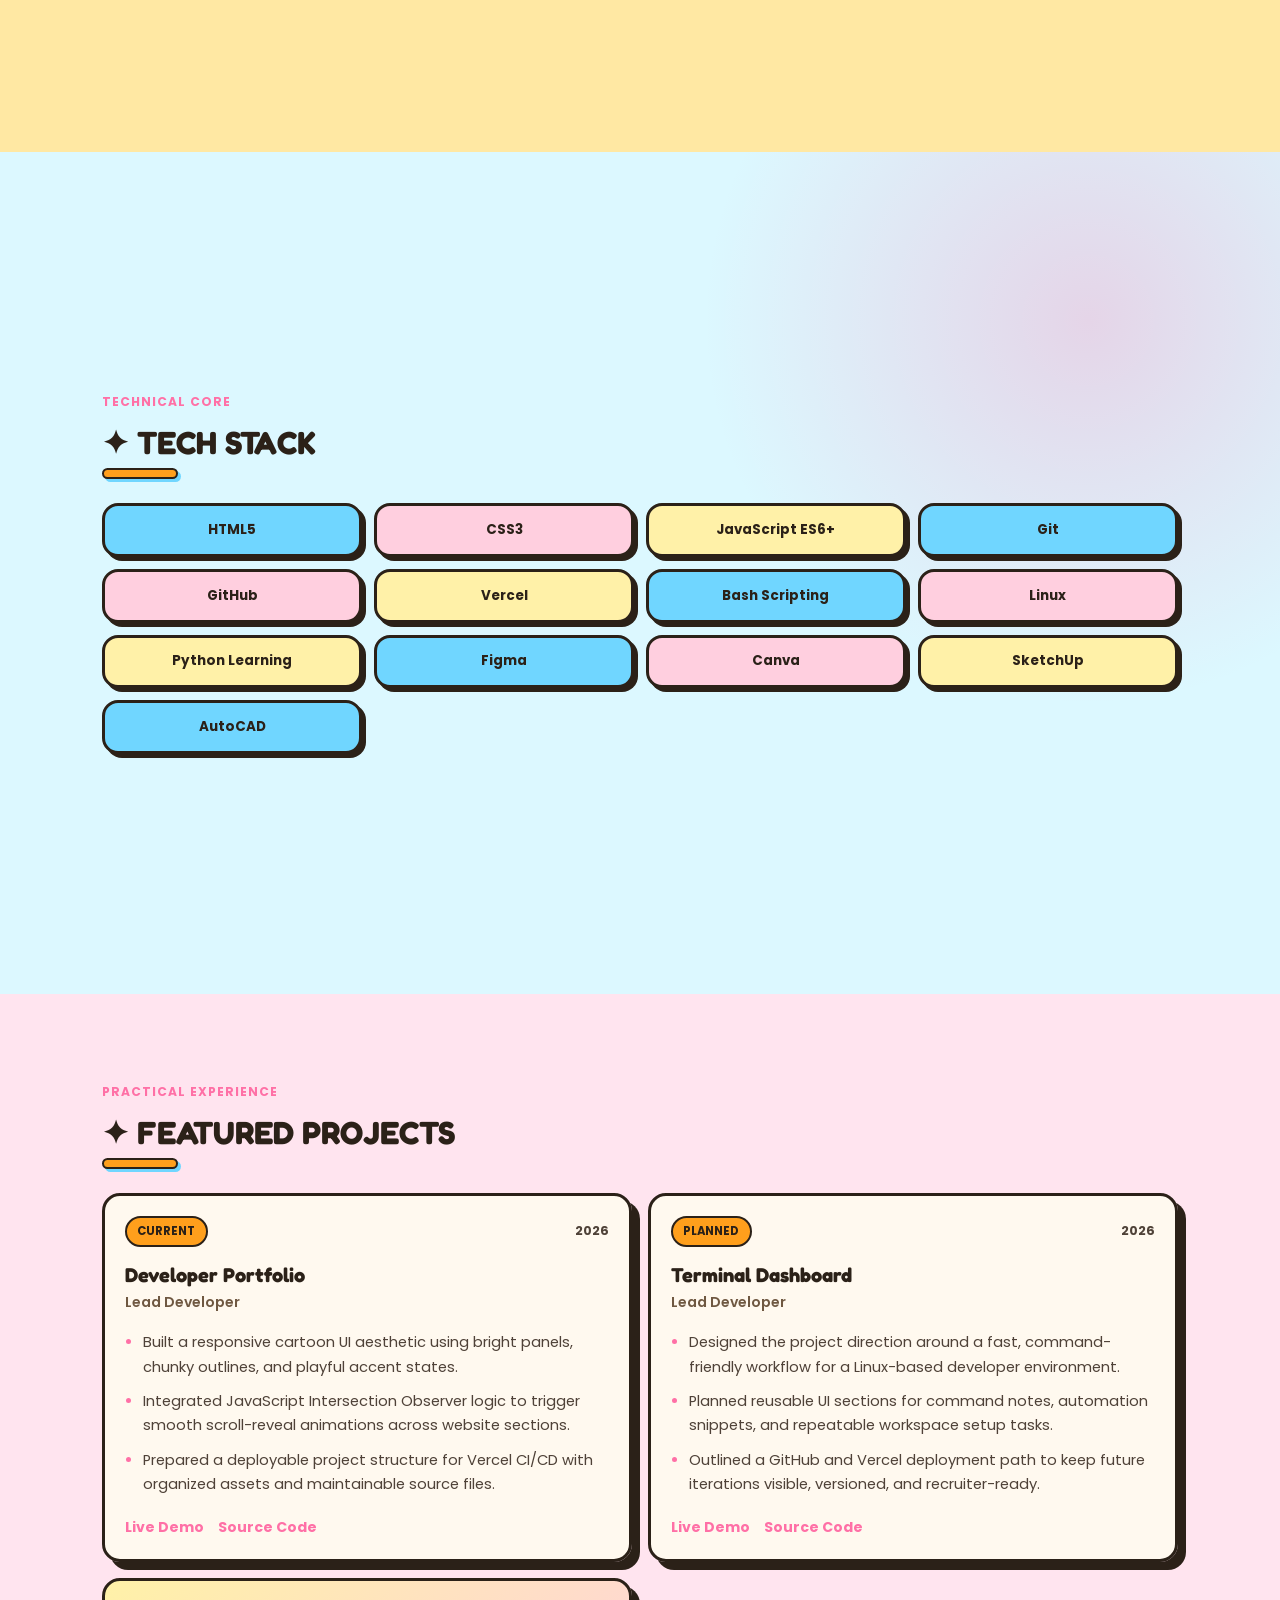
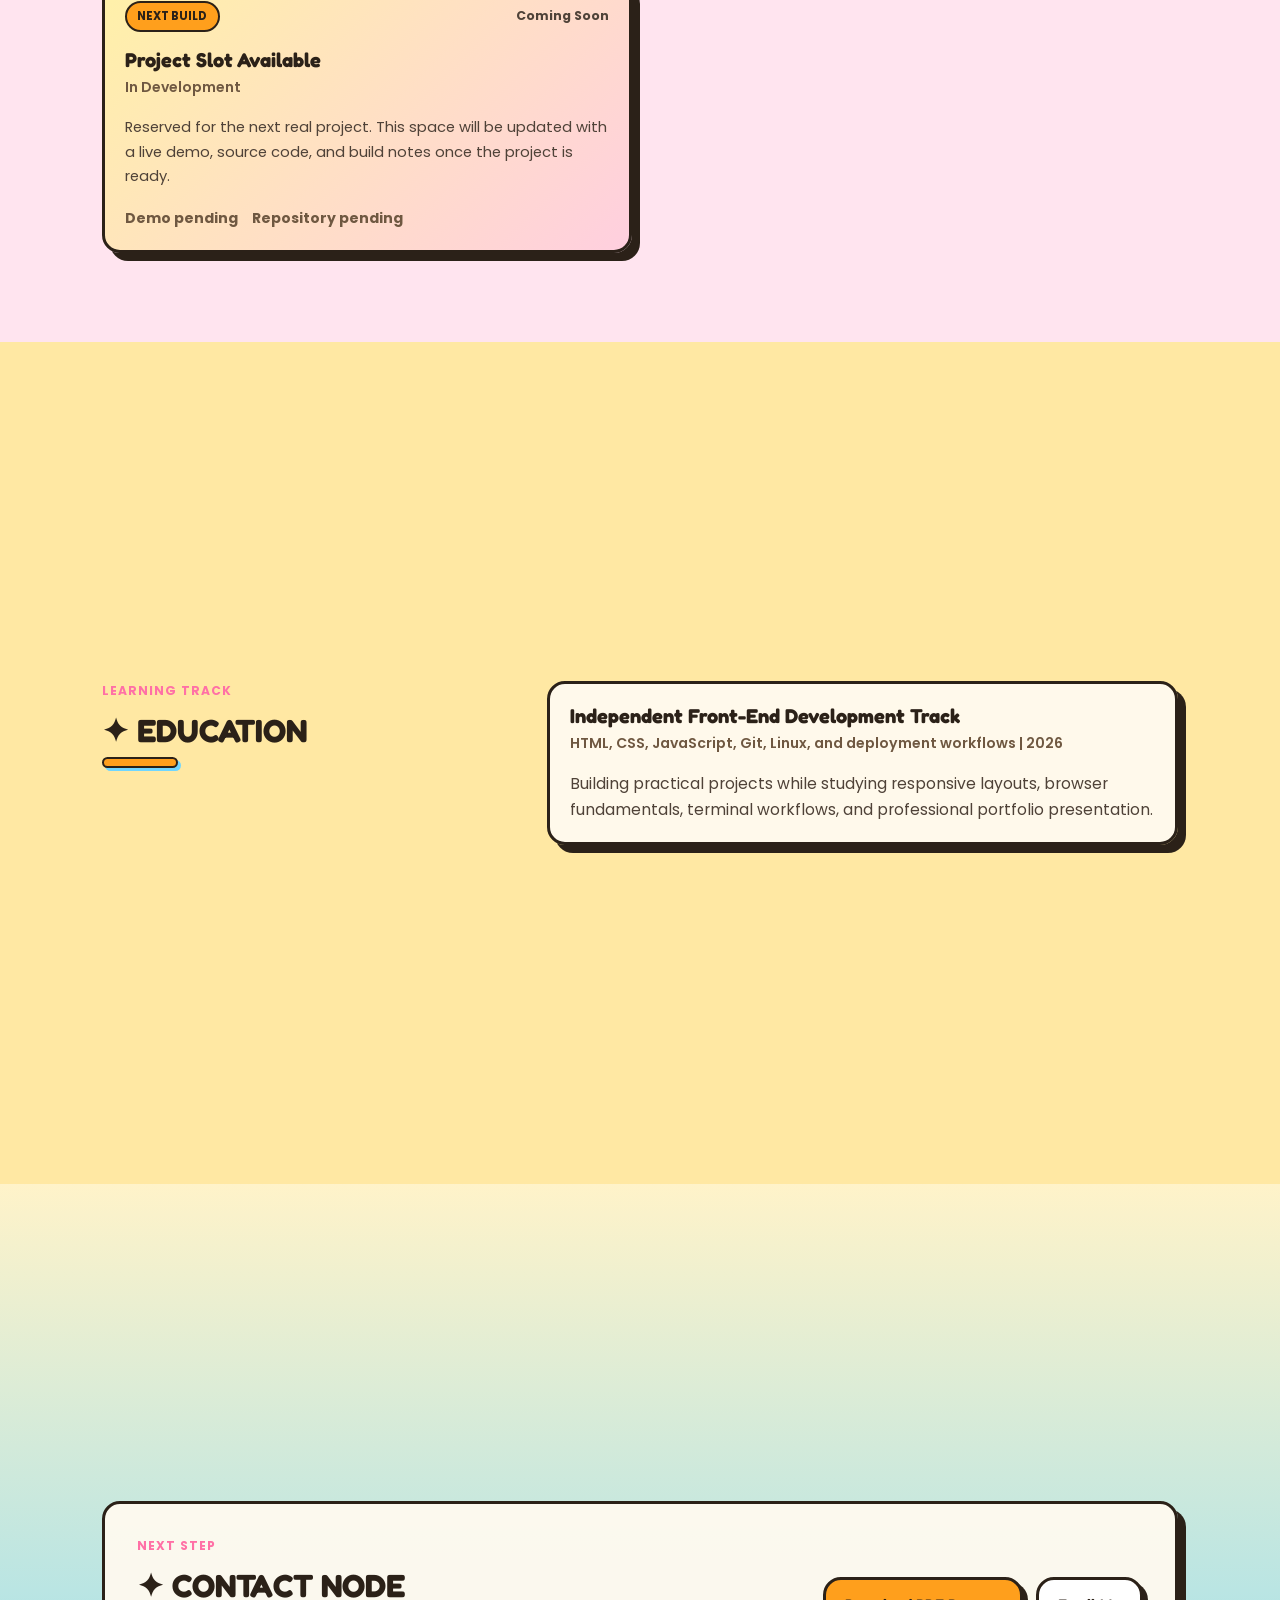
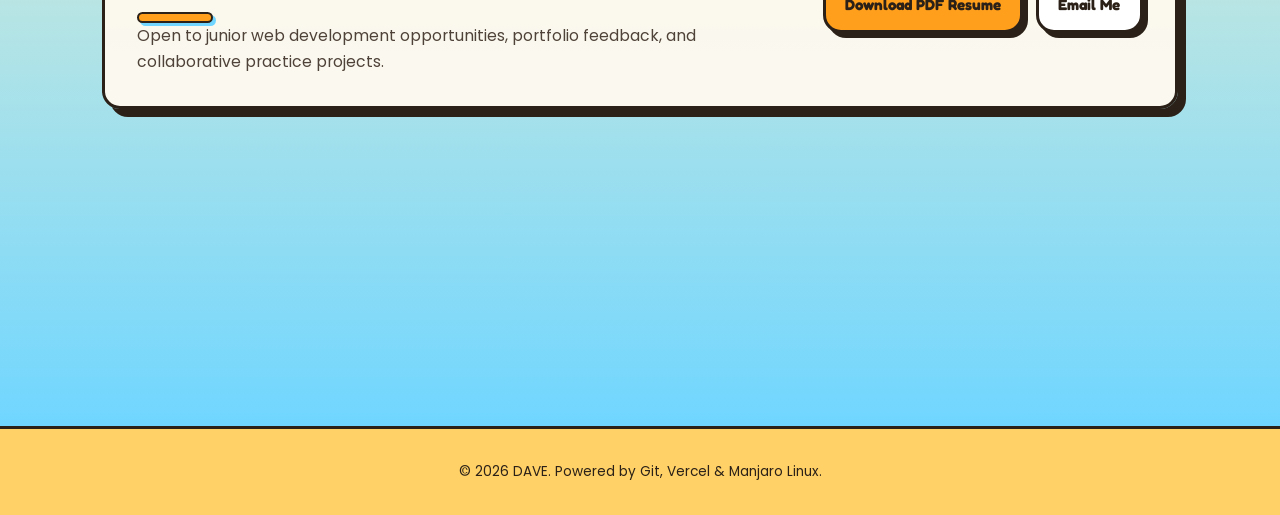
==== commit 98c6274a: "test 15" ====
--- a/index.html
+++ b/index.html
@@ -7,13 +7,7 @@
     <link rel="stylesheet" href="assets/css/style.css">
 </head>
 <body>
-    <div class="intro-screen" data-intro-screen aria-label="Portfolio welcome intro">
-        <div class="intro-card">
-            <span class="intro-kicker">Welcome to</span>
-            <h2>Portfolio Website</h2>
-            <p>DAVE / Junior Web Developer</p>
-        </div>
-    </div>
+    <iframe class="intro-frame" data-intro-frame src="intro.html" title="Portfolio welcome intro"></iframe>
 
     <nav class="site-nav" aria-label="Primary navigation">
         <a class="brand" href="#top">dave.sys</a>
--- a/assets/css/style.css
+++ b/assets/css/style.css
@@ -61,100 +61,19 @@
     color: var(--pink);
 }
 
-.intro-screen {
+.intro-frame {
     position: fixed;
     inset: 0;
     z-index: 9999;
-    display: grid;
-    place-items: center;
-    overflow: hidden;
-    background:
-        radial-gradient(circle at 24% 24%, rgba(112, 214, 255, 0.52), transparent 16rem),
-        radial-gradient(circle at 76% 72%, rgba(255, 112, 166, 0.42), transparent 16rem),
-        linear-gradient(135deg, #fff1a8 0%, #ffcfdf 48%, #70d6ff 100%);
-    animation: intro-pop-in 0.55s cubic-bezier(0.18, 0.82, 0.22, 1) both;
-}
-
-.intro-screen::before,
-.intro-screen::after {
-    content: "";
-    position: absolute;
-    border: 3px solid var(--line);
-    background-color: rgba(255, 253, 243, 0.62);
-    box-shadow: 6px 6px 0 rgba(43, 33, 24, 0.2);
-    transform: rotate(-10deg);
-}
-
-.intro-screen::before {
-    top: 10%;
-    left: 8%;
-    width: 4.8rem;
-    height: 4.8rem;
-    border-radius: 18px;
-}
-
-.intro-screen::after {
-    right: 10%;
-    bottom: 12%;
-    width: 5.6rem;
-    height: 5.6rem;
-    border-radius: 50%;
-    transform: rotate(12deg);
-}
-
-.intro-card {
-    position: relative;
-    z-index: 1;
-    width: min(88vw, 620px);
-    border: 4px solid var(--line);
-    border-radius: 18px;
-    background-color: rgba(255, 250, 240, 0.94);
-    padding: clamp(1.4rem, 5vw, 3.2rem);
-    text-align: center;
-    box-shadow: 12px 12px 0 var(--shadow);
-    transform: rotate(-2deg);
-    animation: intro-card-bounce 1.15s 0.18s cubic-bezier(0.18, 0.82, 0.22, 1) both;
-}
-
-.intro-kicker {
-    display: inline-block;
-    margin-bottom: 0.7rem;
-    border: 3px solid var(--line);
-    border-radius: 999px;
-    background-color: var(--gold);
-    padding: 0.3rem 0.9rem;
-    color: var(--text);
-    font-size: 0.78rem;
-    font-weight: 700;
-    text-transform: uppercase;
-}
-
-.intro-card h2 {
-    color: var(--cream);
-    font-family: 'Fredoka', sans-serif;
-    font-size: clamp(2.4rem, 11vw, 5.5rem);
-    line-height: 0.92;
-    letter-spacing: 0;
-    -webkit-text-stroke: 2px var(--line);
-    paint-order: stroke fill;
-    text-shadow:
-        2px 2px 0 var(--line),
-        5px 5px 0 var(--pink),
-        8px 8px 0 rgba(43, 33, 24, 0.2);
-}
-
-.intro-card p {
-    margin-top: 1.1rem;
-    color: var(--soft);
-    font-family: 'Fredoka', sans-serif;
-    font-size: clamp(0.95rem, 4vw, 1.3rem);
-    font-weight: 700;
-    text-transform: uppercase;
-}
-
-.intro-screen-exit {
+    width: 100%;
+    height: 100%;
+    border: 0;
+    background-color: var(--bg);
+}
+
+.intro-frame-exit {
     pointer-events: none;
-    animation: intro-splash-out 0.85s cubic-bezier(0.76, 0, 0.24, 1) forwards;
+    animation: intro-frame-fade 0.6s ease forwards;
 }
 
 .site-nav {
@@ -688,46 +607,9 @@
     }
 }
 
-@keyframes intro-pop-in {
-    from {
+@keyframes intro-frame-fade {
+    to {
         opacity: 0;
-        transform: scale(1.08);
-    }
-
-    to {
-        opacity: 1;
-        transform: scale(1);
-    }
-}
-
-@keyframes intro-card-bounce {
-    0% {
-        opacity: 0;
-        transform: translateY(34px) scale(0.86) rotate(-5deg);
-    }
-
-    62% {
-        opacity: 1;
-        transform: translateY(-10px) scale(1.04) rotate(2deg);
-    }
-
-    100% {
-        opacity: 1;
-        transform: translateY(0) scale(1) rotate(-2deg);
-    }
-}
-
-@keyframes intro-splash-out {
-    0% {
-        clip-path: circle(140% at 50% 50%);
-        opacity: 1;
-        transform: scale(1);
-    }
-
-    100% {
-        clip-path: circle(0% at 50% 50%);
-        opacity: 0;
-        transform: scale(1.12) rotate(3deg);
     }
 }
 
@@ -802,9 +684,7 @@
 
     .reveal-hidden,
     .project-card.reveal-hidden,
-    .intro-screen,
-    .intro-card,
-    .intro-screen-exit {
+    .intro-frame-exit {
         opacity: 1;
         filter: none;
         transform: none;
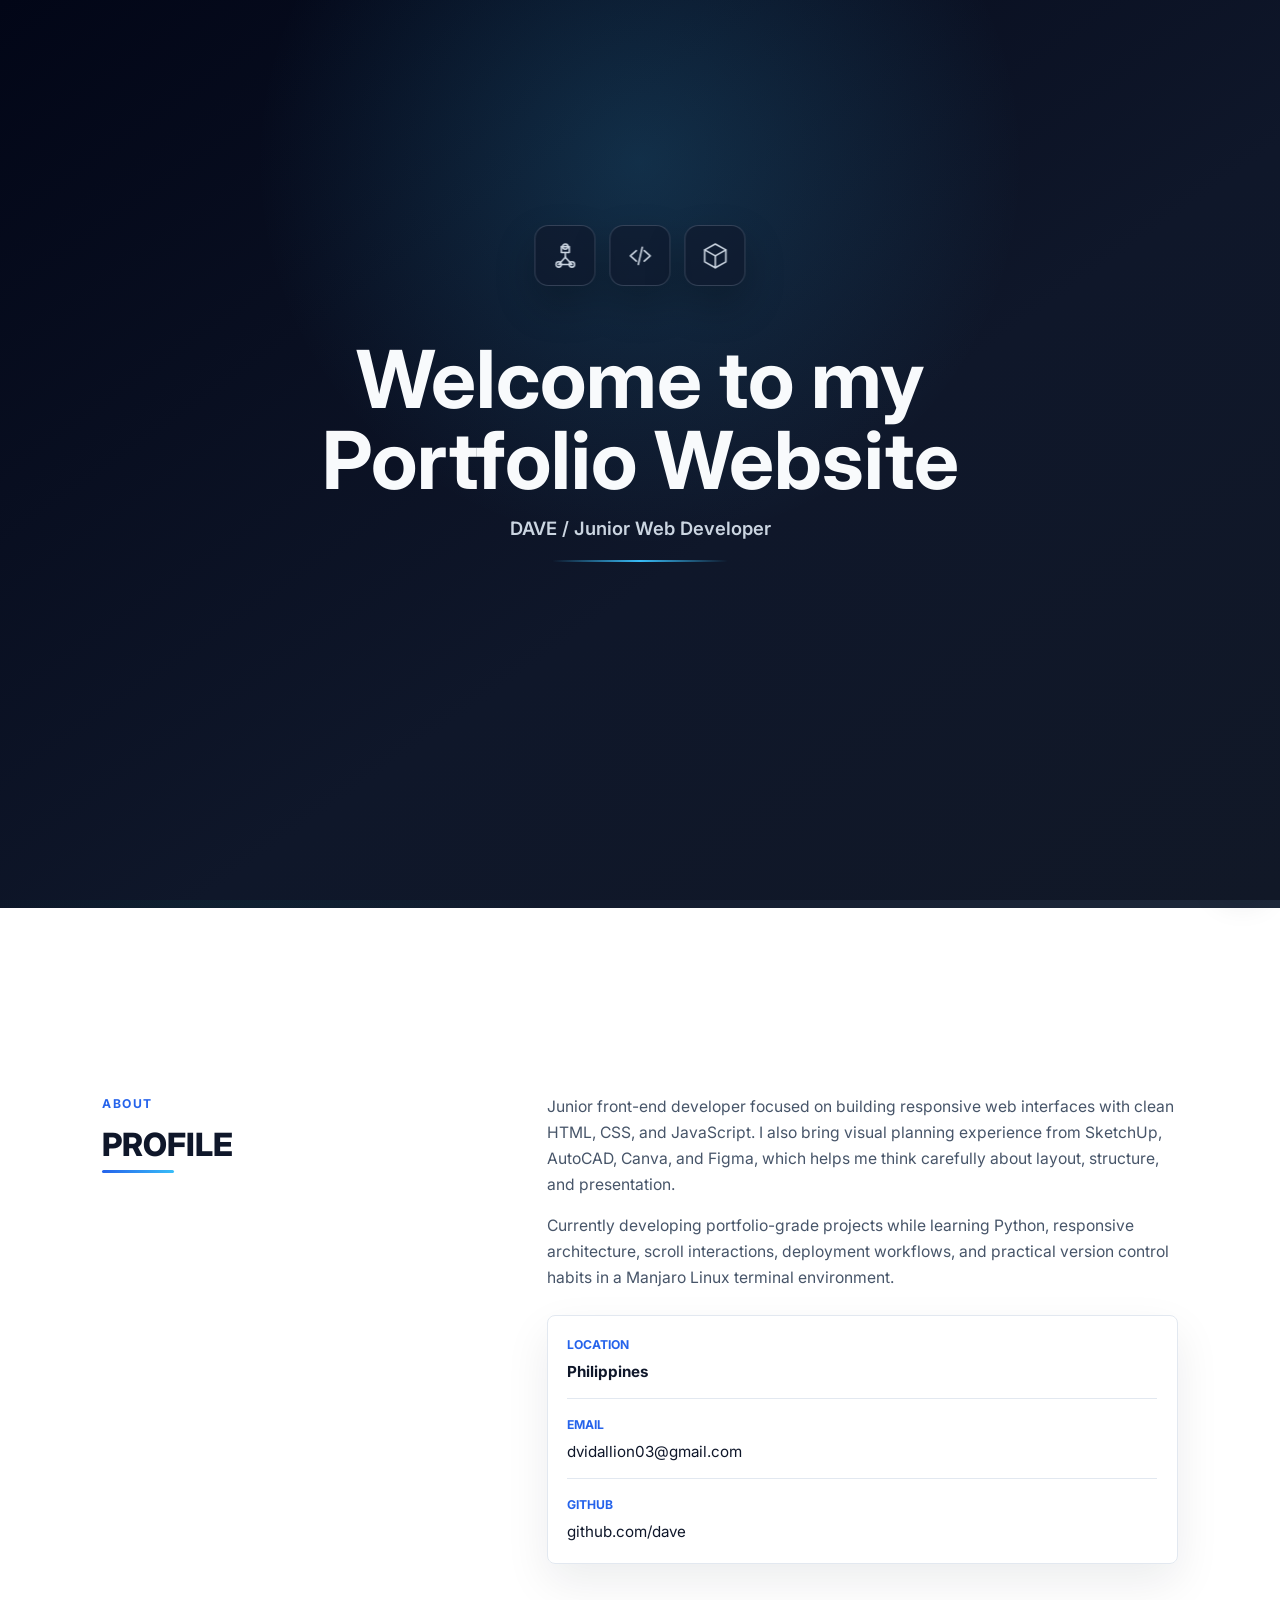
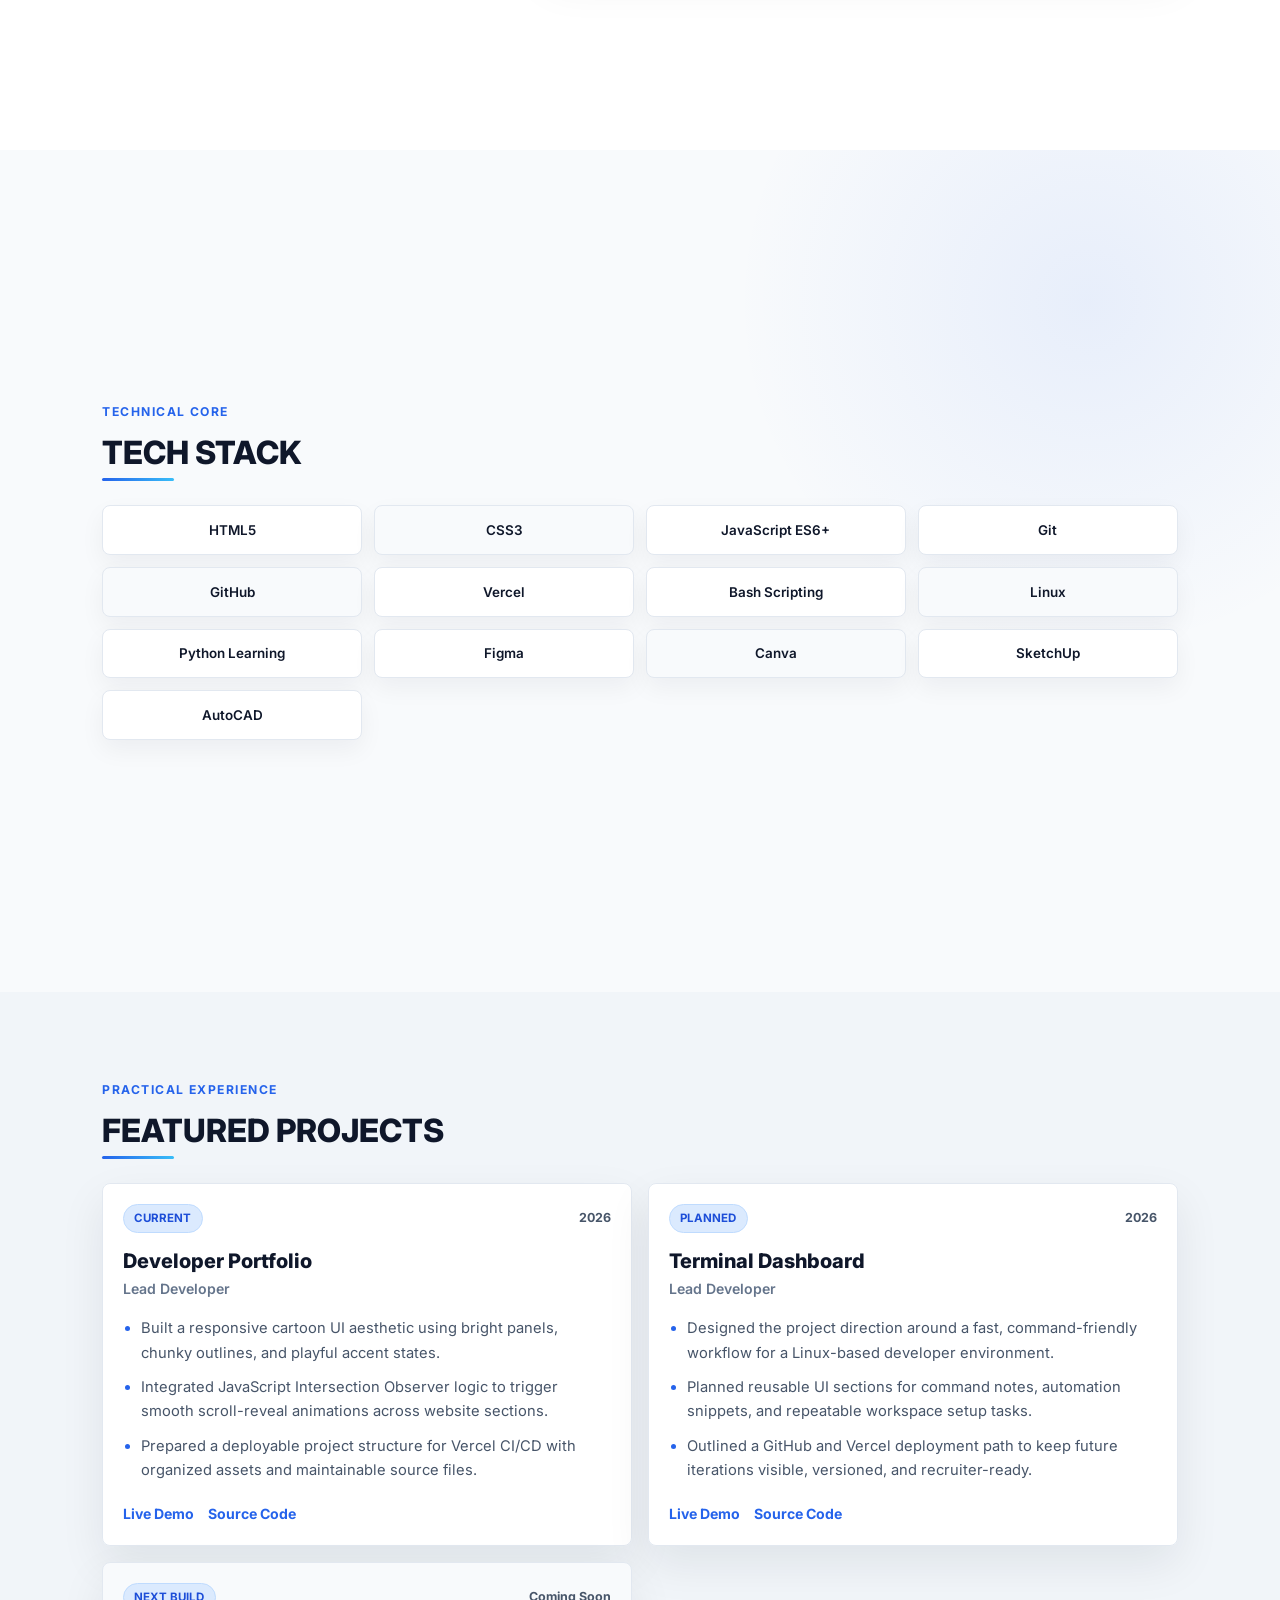
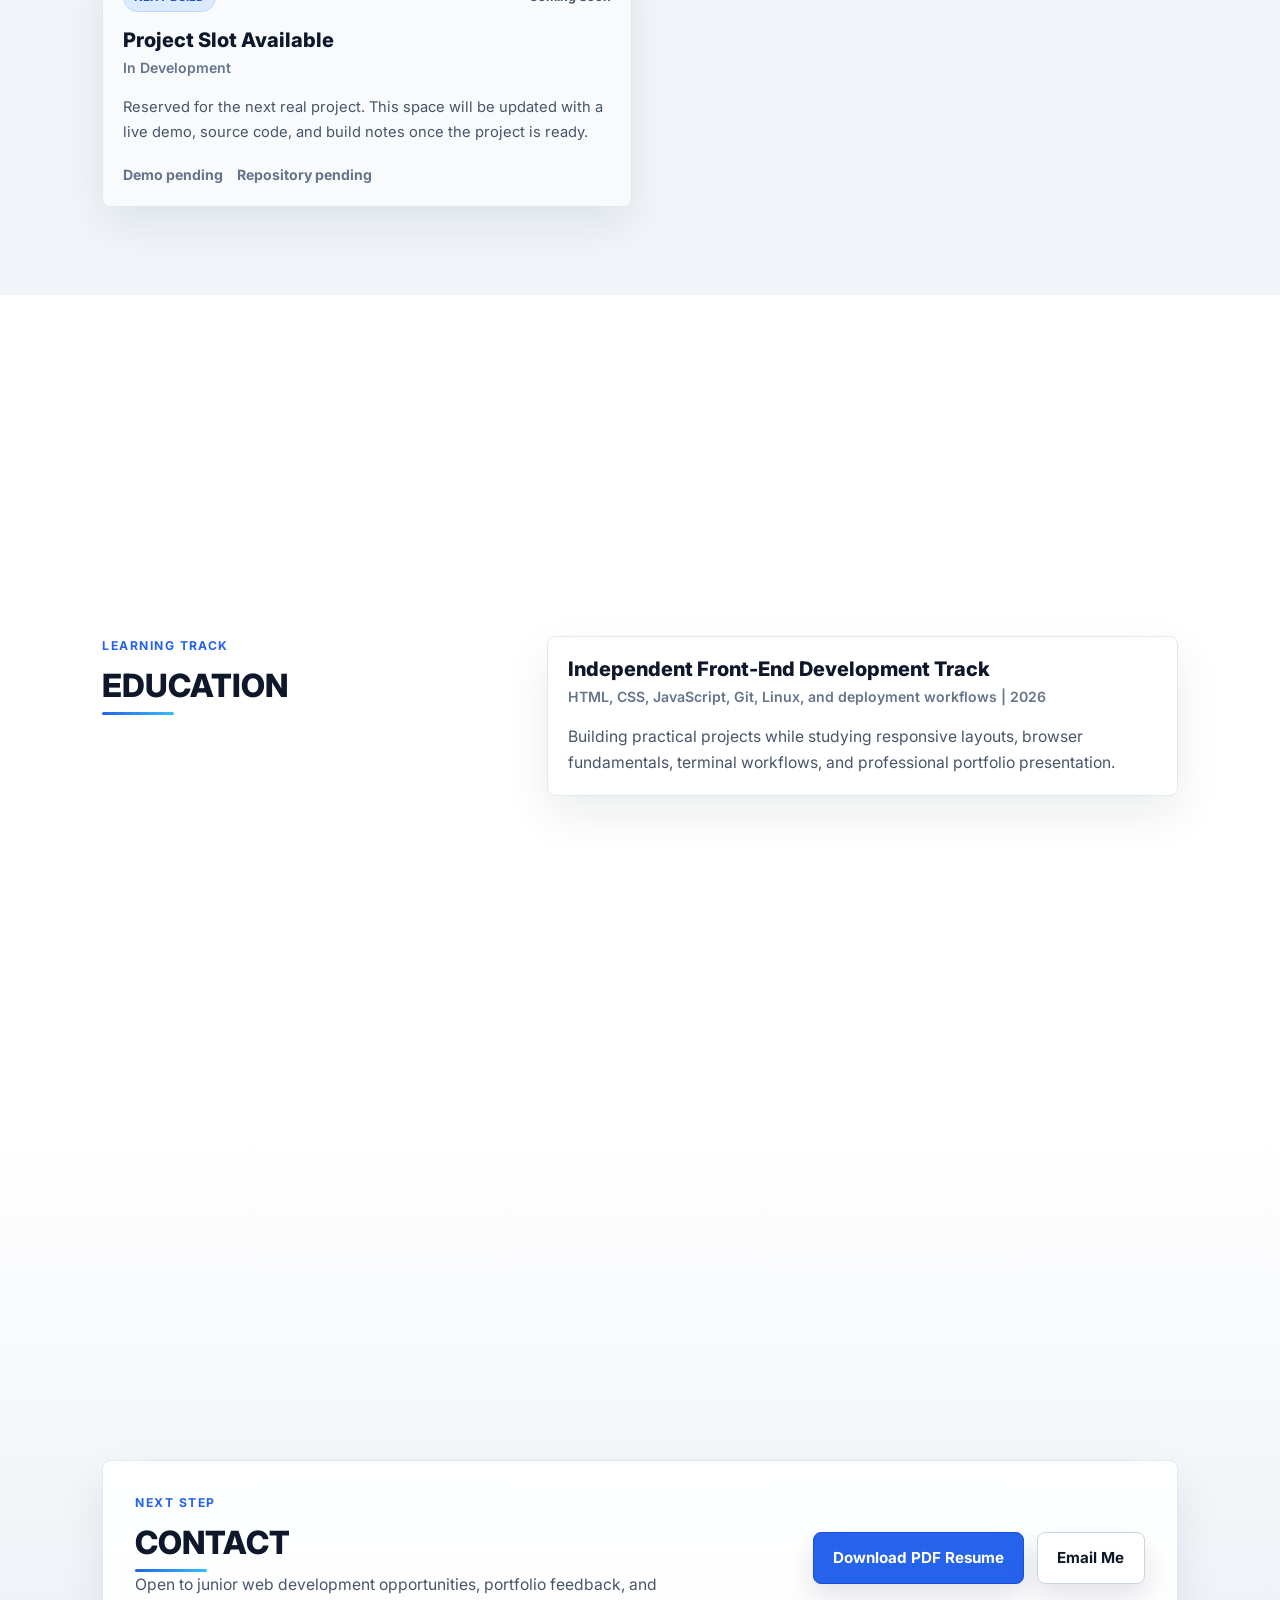
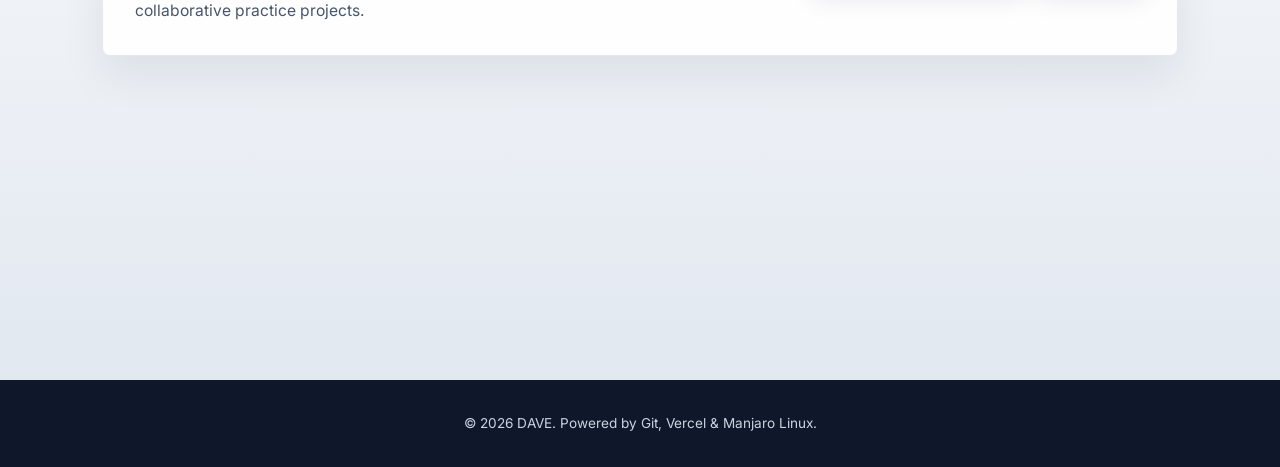
==== commit 64c085cf: "test 18" ====
--- a/index.html
+++ b/index.html
@@ -41,7 +41,7 @@
             <div class="section-inner split-layout">
                 <div>
                     <p class="eyebrow">About</p>
-                    <h2 class="section-title">✦ PROFILE</h2>
+                    <h2 class="section-title">PROFILE</h2>
                 </div>
                 <div class="content-column">
                     <p class="section-text">
@@ -72,7 +72,7 @@
             <div class="section-inner">
                 <div class="section-heading">
                     <p class="eyebrow">Technical Core</p>
-                    <h2 class="section-title">✦ TECH STACK</h2>
+                    <h2 class="section-title">TECH STACK</h2>
                 </div>
 
                 <div class="skills-grid" aria-label="Technical skills">
@@ -97,7 +97,7 @@
             <div class="section-inner">
                 <div class="section-heading">
                     <p class="eyebrow">Practical Experience</p>
-                    <h2 class="section-title">✦ FEATURED PROJECTS</h2>
+                    <h2 class="section-title">FEATURED PROJECTS</h2>
                 </div>
 
                 <div class="projects-grid">
@@ -160,7 +160,7 @@
             <div class="section-inner split-layout">
                 <div>
                     <p class="eyebrow">Learning Track</p>
-                    <h2 class="section-title">✦ EDUCATION</h2>
+                    <h2 class="section-title">EDUCATION</h2>
                 </div>
                 <article class="education-card">
                     <h3>Independent Front-End Development Track</h3>
@@ -176,7 +176,7 @@
             <div class="section-inner contact-panel">
                 <div>
                     <p class="eyebrow">Next Step</p>
-                    <h2 class="section-title">✦ CONTACT NODE</h2>
+                    <h2 class="section-title">CONTACT</h2>
                     <p class="section-text">
                         Open to junior web development opportunities, portfolio feedback, and collaborative practice projects.
                     </p>
@@ -193,8 +193,8 @@
         <p>© 2026 DAVE. Powered by Git, Vercel & Manjaro Linux.</p>
     </footer>
 
-    <button class="scroll-top-btn" type="button" aria-label="Float back to top" data-scroll-top>
-        <span class="balloon-icon" aria-hidden="true"></span>
+    <button class="scroll-top-btn" type="button" aria-label="Back to top" data-scroll-top>
+        <span class="arrow-up-icon" aria-hidden="true"></span>
     </button>
 
     <script src="assets/js/data.js"></script>
--- a/assets/css/style.css
+++ b/assets/css/style.css
@@ -1,24 +1,18 @@
-@import url('https://fonts.googleapis.com/css2?family=Fredoka:wght@600;700&family=Poppins:wght@400;500;600&display=swap');
+@import url('https://fonts.googleapis.com/css2?family=Inter:wght@400;500;600;700;800&display=swap');
 
 :root {
-    --bg: #fff3c9;
-    --hero-bg: #ff5142;
-    --panel: #fffaf0;
-    --panel-deep: #ffd166;
-    --text: #2b2118;
-    --muted: #6f5841;
-    --soft: #4f4238;
-    --gold: #ff9f1c;
-    --sky: #70d6ff;
-    --pink: #ff70a6;
-    --mint: #9ef01a;
-    --cream: #fffdf3;
-    --blush: #dfc6c3;
-    --hero-blue: #0da9d7;
-    --hero-gold: #ffb21f;
-    --hero-mint: #80dac0;
-    --line: #2b2118;
-    --shadow: #2b2118;
+    --bg: #f8fafc;
+    --hero-bg: #0f172a;
+    --panel: #ffffff;
+    --panel-deep: #e2e8f0;
+    --text: #0f172a;
+    --muted: #64748b;
+    --soft: #475569;
+    --gold: #2563eb;
+    --sky: #38bdf8;
+    --cream: #f8fafc;
+    --line: #e2e8f0;
+    --nav-bg: rgba(255, 255, 255, 0.88);
 }
 
 * {
@@ -37,12 +31,11 @@
     min-width: 320px;
     overflow-x: hidden;
     background:
-        radial-gradient(circle at 12% 14%, rgba(112, 214, 255, 0.34), transparent 15rem),
-        radial-gradient(circle at 90% 18%, rgba(255, 112, 166, 0.28), transparent 16rem),
-        radial-gradient(circle at 50% 96%, rgba(158, 240, 26, 0.22), transparent 18rem),
+        radial-gradient(circle at 15% 10%, rgba(37, 99, 235, 0.08), transparent 22rem),
+        radial-gradient(circle at 88% 18%, rgba(20, 184, 166, 0.08), transparent 20rem),
         var(--bg);
     color: var(--text);
-    font-family: 'Poppins', sans-serif;
+    font-family: 'Inter', sans-serif;
     line-height: 1.65;
     perspective: 1200px;
 }
@@ -58,7 +51,7 @@
 }
 
 a:hover {
-    color: var(--pink);
+    color: var(--gold);
 }
 
 .intro-frame {
@@ -84,19 +77,19 @@
     align-items: center;
     justify-content: space-between;
     gap: 1rem;
-    border-bottom: 3px solid var(--line);
-    background-color: rgba(255, 250, 240, 0.92);
-    backdrop-filter: blur(10px);
+    border-bottom: 1px solid var(--line);
+    background-color: var(--nav-bg);
+    backdrop-filter: blur(16px);
     padding: 0.9rem 6%;
-    box-shadow: 0 5px 0 rgba(43, 33, 24, 0.16);
+    box-shadow: 0 10px 30px rgba(15, 23, 42, 0.06);
 }
 
 .brand {
-    color: var(--pink);
-    font-family: 'Fredoka', sans-serif;
+    color: var(--text);
+    font-family: 'Inter', sans-serif;
     font-size: 1.2rem;
-    font-weight: 700;
-    text-shadow: 1px 1px 0 #fff;
+    font-weight: 800;
+    letter-spacing: 0;
 }
 
 .nav-links {
@@ -108,15 +101,15 @@
 }
 
 .nav-links a {
-    border: 2px solid transparent;
+    border: 1px solid transparent;
     border-radius: 999px;
-    padding: 0.35rem 0.6rem;
+    padding: 0.4rem 0.7rem;
 }
 
 .nav-links a:hover {
-    border-color: var(--line);
-    background-color: var(--sky);
-    color: var(--text);
+    border-color: #cbd5e1;
+    background-color: #f1f5f9;
+    color: var(--gold);
 }
 
 .section {
@@ -139,9 +132,9 @@
     padding-top: 4rem;
     padding-bottom: 4.5rem;
     background:
-        linear-gradient(180deg, rgba(255, 81, 66, 0.1), var(--hero-bg) 92%),
-        radial-gradient(circle at 20% 22%, rgba(13, 169, 215, 0.28), transparent 28rem),
-        radial-gradient(circle at 86% 32%, rgba(255, 178, 31, 0.24), transparent 24rem);
+        radial-gradient(circle at 82% 20%, rgba(56, 189, 248, 0.18), transparent 24rem),
+        radial-gradient(circle at 18% 80%, rgba(20, 184, 166, 0.12), transparent 22rem),
+        linear-gradient(145deg, #020617 0%, var(--hero-bg) 62%, #1e293b 100%);
 }
 
 .hero-inner {
@@ -151,35 +144,32 @@
 
 .eyebrow {
     margin-bottom: 0.8rem;
-    color: var(--pink);
+    color: var(--gold);
     font-size: 0.76rem;
     font-weight: 700;
-    letter-spacing: 0.08em;
+    letter-spacing: 0.12em;
     text-transform: uppercase;
+}
+
+.hero .eyebrow {
+    color: #7dd3fc;
 }
 
 .hero h1 {
     display: inline-block;
-    color: var(--cream);
-    font-family: 'Fredoka', sans-serif;
+    color: #f8fafc;
+    font-family: 'Inter', sans-serif;
     font-size: 4.5rem;
-    font-weight: 700;
-    line-height: 0.9;
+    font-weight: 800;
+    line-height: 0.95;
     letter-spacing: 0;
-    -webkit-text-stroke: 2px var(--line);
-    paint-order: stroke fill;
-    text-shadow:
-        2px 2px 0 var(--line),
-        5px 5px 0 var(--blush),
-        8px 8px 0 var(--blush),
-        11px 11px 0 rgba(48, 38, 43, 0.26);
-    transform: skewY(-3deg);
+    text-shadow: 0 22px 60px rgba(15, 23, 42, 0.42);
 }
 
 .hero-role {
     margin-top: 0.8rem;
-    color: var(--text);
-    font-family: 'Fredoka', sans-serif;
+    color: #bae6fd;
+    font-family: 'Inter', sans-serif;
     font-size: 1.2rem;
     font-weight: 700;
     text-transform: uppercase;
@@ -188,7 +178,7 @@
 .hero-text {
     max-width: 620px;
     margin-top: 1.3rem;
-    color: var(--soft);
+    color: #cbd5e1;
     font-size: 1rem;
 }
 
@@ -205,10 +195,10 @@
 .contact-panel,
 .education-card,
 .project-card {
-    border: 3px solid var(--line);
-    border-radius: 18px;
-    background-color: rgba(255, 250, 240, 0.94);
-    box-shadow: 8px 8px 0 var(--shadow);
+    border: 1px solid var(--line);
+    border-radius: 8px;
+    background-color: rgba(255, 255, 255, 0.96);
+    box-shadow: 0 18px 45px rgba(15, 23, 42, 0.08);
 }
 
 .hero-panel {
@@ -227,7 +217,7 @@
 .meta-row {
     display: grid;
     gap: 0.25rem;
-    border-bottom: 2px dashed rgba(43, 33, 24, 0.28);
+    border-bottom: 1px solid #e2e8f0;
     padding-bottom: 0.85rem;
 }
 
@@ -237,7 +227,7 @@
 }
 
 .meta-row span {
-    color: var(--pink);
+    color: var(--gold);
     font-size: 0.76rem;
     font-weight: 700;
     text-transform: uppercase;
@@ -252,22 +242,22 @@
 
 .profile-band,
 .education-section {
-    background-color: #ffe8a3;
+    background-color: #ffffff;
 }
 
 .stack-section {
     background:
-        radial-gradient(circle at 85% 20%, rgba(255, 112, 166, 0.26), transparent 24rem),
-        #dcf8ff;
+        radial-gradient(circle at 85% 18%, rgba(37, 99, 235, 0.08), transparent 22rem),
+        #f8fafc;
 }
 
 .projects-section {
-    background-color: #ffe4ef;
+    background-color: #f1f5f9;
 }
 
 .contact-section {
     background:
-        linear-gradient(180deg, #fff3c9, #70d6ff);
+        linear-gradient(180deg, #ffffff, #e2e8f0);
 }
 
 .split-layout {
@@ -286,9 +276,9 @@
 
 .section-title {
     color: var(--text);
-    font-family: 'Fredoka', sans-serif;
+    font-family: 'Inter', sans-serif;
     font-size: 1.65rem;
-    font-weight: 700;
+    font-weight: 800;
     line-height: 1.1;
 }
 
@@ -296,12 +286,10 @@
     content: "";
     display: block;
     width: 4.5rem;
-    height: 0.45rem;
+    height: 0.2rem;
     margin-top: 0.5rem;
-    border: 2px solid var(--line);
     border-radius: 999px;
-    background-color: var(--gold);
-    box-shadow: 3px 3px 0 var(--sky);
+    background: linear-gradient(90deg, var(--gold), var(--sky));
 }
 
 .section-text {
@@ -317,32 +305,34 @@
 }
 
 .skill-tag {
-    border: 3px solid var(--line);
-    border-radius: 16px;
+    border: 1px solid var(--line);
+    border-radius: 8px;
     background-color: #ffffff;
     color: var(--text);
     padding: 0.8rem;
     font-size: 0.84rem;
-    font-weight: 700;
+    font-weight: 600;
     text-align: center;
-    box-shadow: 4px 4px 0 var(--shadow);
-    transition: transform 0.18s ease, background-color 0.18s ease;
+    box-shadow: 0 10px 24px rgba(15, 23, 42, 0.05);
+    transition: transform 0.18s ease, border-color 0.18s ease, box-shadow 0.18s ease;
 }
 
 .skill-tag:nth-child(3n + 1) {
-    background-color: #70d6ff;
+    background-color: #ffffff;
 }
 
 .skill-tag:nth-child(3n + 2) {
-    background-color: #ffcfdf;
+    background-color: #f8fafc;
 }
 
 .skill-tag:nth-child(3n + 3) {
-    background-color: #fff1a8;
+    background-color: #ffffff;
 }
 
 .skill-tag:hover {
-    transform: rotate(-2deg) translateY(-2px);
+    border-color: #93c5fd;
+    box-shadow: 0 14px 30px rgba(37, 99, 235, 0.12);
+    transform: translateY(-2px);
 }
 
 .projects-grid {
@@ -352,19 +342,17 @@
 
 .project-card {
     padding: 1.25rem;
-    transition: transform 0.2s ease, border-color 0.2s ease;
+    transition: transform 0.2s ease, border-color 0.2s ease, box-shadow 0.2s ease;
 }
 
 .project-card:hover {
-    border-color: var(--line);
-    transform: translate(-2px, -5px);
-    box-shadow: 11px 11px 0 var(--shadow);
+    border-color: #93c5fd;
+    transform: translateY(-4px);
+    box-shadow: 0 22px 50px rgba(15, 23, 42, 0.12);
 }
 
 .project-placeholder {
-    border-style: solid;
-    background:
-        linear-gradient(135deg, #fff1a8, #ffcfdf);
+    background: #f8fafc;
 }
 
 .placeholder-text {
@@ -386,9 +374,9 @@
 
 .entry-badge {
     border-radius: 999px;
-    background-color: var(--gold);
-    color: var(--text);
-    border: 2px solid var(--line);
+    background-color: #dbeafe;
+    color: #1d4ed8;
+    border: 1px solid #bfdbfe;
     padding: 0.25rem 0.65rem;
     font-size: 0.72rem;
     font-weight: 700;
@@ -398,8 +386,9 @@
 .project-card h3,
 .education-card h3 {
     color: var(--text);
-    font-family: 'Fredoka', sans-serif;
+    font-family: 'Inter', sans-serif;
     font-size: 1.25rem;
+    font-weight: 800;
     line-height: 1.2;
 }
 
@@ -419,7 +408,7 @@
 }
 
 .entry-list li::marker {
-    color: var(--pink);
+    color: var(--gold);
 }
 
 .entry-links {
@@ -430,7 +419,7 @@
 }
 
 .entry-links a {
-    color: var(--pink);
+    color: var(--gold);
     font-size: 0.88rem;
     font-weight: 700;
 }
@@ -442,7 +431,7 @@
 }
 
 .entry-links a:hover {
-    color: var(--sky);
+    color: #1d4ed8;
 }
 
 .education-card {
@@ -466,48 +455,49 @@
     align-items: center;
     min-height: 2.9rem;
     width: 100%;
-    border-radius: 18px;
+    border-radius: 8px;
     padding: 0.75rem 1.2rem;
-    font-family: 'Fredoka', sans-serif;
+    font-family: 'Inter', sans-serif;
     font-size: 0.95rem;
     font-weight: 700;
     cursor: pointer;
-    box-shadow: 5px 5px 0 var(--shadow);
+    box-shadow: 0 12px 28px rgba(15, 23, 42, 0.12);
     transition: transform 0.2s ease, background-color 0.2s ease, color 0.2s ease, border-color 0.2s ease, box-shadow 0.2s ease;
 }
 
 .btn-genshin {
-    border: 3px solid var(--line);
+    border: 1px solid #1d4ed8;
     background-color: var(--gold);
-    color: var(--text);
+    color: #ffffff;
 }
 
 .btn-secondary {
-    border: 3px solid var(--line);
+    border: 1px solid #cbd5e1;
     background-color: #ffffff;
     color: var(--text);
 }
 
 .btn-genshin:hover,
 .btn-secondary:hover {
-    transform: translate(-2px, -3px) rotate(-1deg);
-    box-shadow: 8px 8px 0 var(--shadow);
+    transform: translateY(-2px);
+    box-shadow: 0 16px 34px rgba(15, 23, 42, 0.16);
 }
 
 .btn-genshin:hover {
-    background-color: var(--pink);
-    color: var(--text);
+    background-color: #1d4ed8;
+    color: #ffffff;
 }
 
 .btn-secondary:hover {
-    border-color: var(--line);
-    background-color: var(--sky);
+    border-color: #93c5fd;
+    background-color: #f8fafc;
+    color: var(--gold);
 }
 
 footer {
-    border-top: 3px solid var(--line);
-    background-color: var(--panel-deep);
-    color: var(--text);
+    border-top: 1px solid var(--line);
+    background-color: #0f172a;
+    color: #cbd5e1;
     padding: 2rem 6%;
     text-align: center;
     font-size: 0.85rem;
@@ -521,14 +511,14 @@
     z-index: 1001;
     width: 2.75rem;
     height: 2.75rem;
-    border: 3px solid var(--line);
+    border: 1px solid #cbd5e1;
     border-radius: 50%;
-    background-color: var(--cream);
+    background-color: #ffffff;
     color: var(--text);
     cursor: pointer;
     display: grid;
     place-items: center;
-    box-shadow: 5px 5px 0 var(--shadow);
+    box-shadow: 0 14px 34px rgba(15, 23, 42, 0.16);
     opacity: 0;
     pointer-events: none;
     transform: translateY(12px);
@@ -536,9 +526,9 @@
 }
 
 .scroll-top-btn:hover {
-    background-color: #ffcfdf;
+    background-color: #eff6ff;
     transform: translateY(-4px);
-    box-shadow: 7px 9px 0 var(--shadow);
+    box-shadow: 0 18px 40px rgba(15, 23, 42, 0.2);
 }
 
 .scroll-top-btn.is-visible {
@@ -555,39 +545,28 @@
     animation: float-up-button 0.7s ease forwards;
 }
 
-.balloon-icon {
+.arrow-up-icon {
     position: relative;
-    width: 1.2rem;
-    height: 1.42rem;
-    border: 3px solid var(--line);
-    border-radius: 50% 50% 46% 46%;
-    background-color: var(--pink);
-    box-shadow: inset -0.18rem -0.16rem 0 rgba(43, 33, 24, 0.18);
-}
-
-.balloon-icon::before {
+    width: 0.82rem;
+    height: 0.82rem;
+    border-top: 2px solid var(--gold);
+    border-left: 2px solid var(--gold);
+    transform: translateY(0.18rem) rotate(45deg);
+}
+
+.arrow-up-icon::before {
     content: "";
     position: absolute;
     left: 50%;
-    bottom: -0.28rem;
-    width: 0.36rem;
-    height: 0.36rem;
-    border-right: 3px solid var(--line);
-    border-bottom: 3px solid var(--line);
-    background-color: var(--pink);
-    transform: translateX(-50%) rotate(45deg);
-}
-
-.balloon-icon::after {
-    content: "";
-    position: absolute;
-    left: 50%;
-    bottom: 0.2rem;
-    width: 0.38rem;
-    height: 0.38rem;
-    border-top: 3px solid var(--cream);
-    border-left: 3px solid var(--cream);
-    transform: translateX(-50%) rotate(45deg);
+    top: 0;
+    width: 2px;
+    height: 1rem;
+    background-color: var(--gold);
+    transform: translate(-50%, -0.05rem) rotate(-45deg);
+}
+
+.arrow-up-icon::after {
+    content: none;
 }
 
 @keyframes float-up-button {
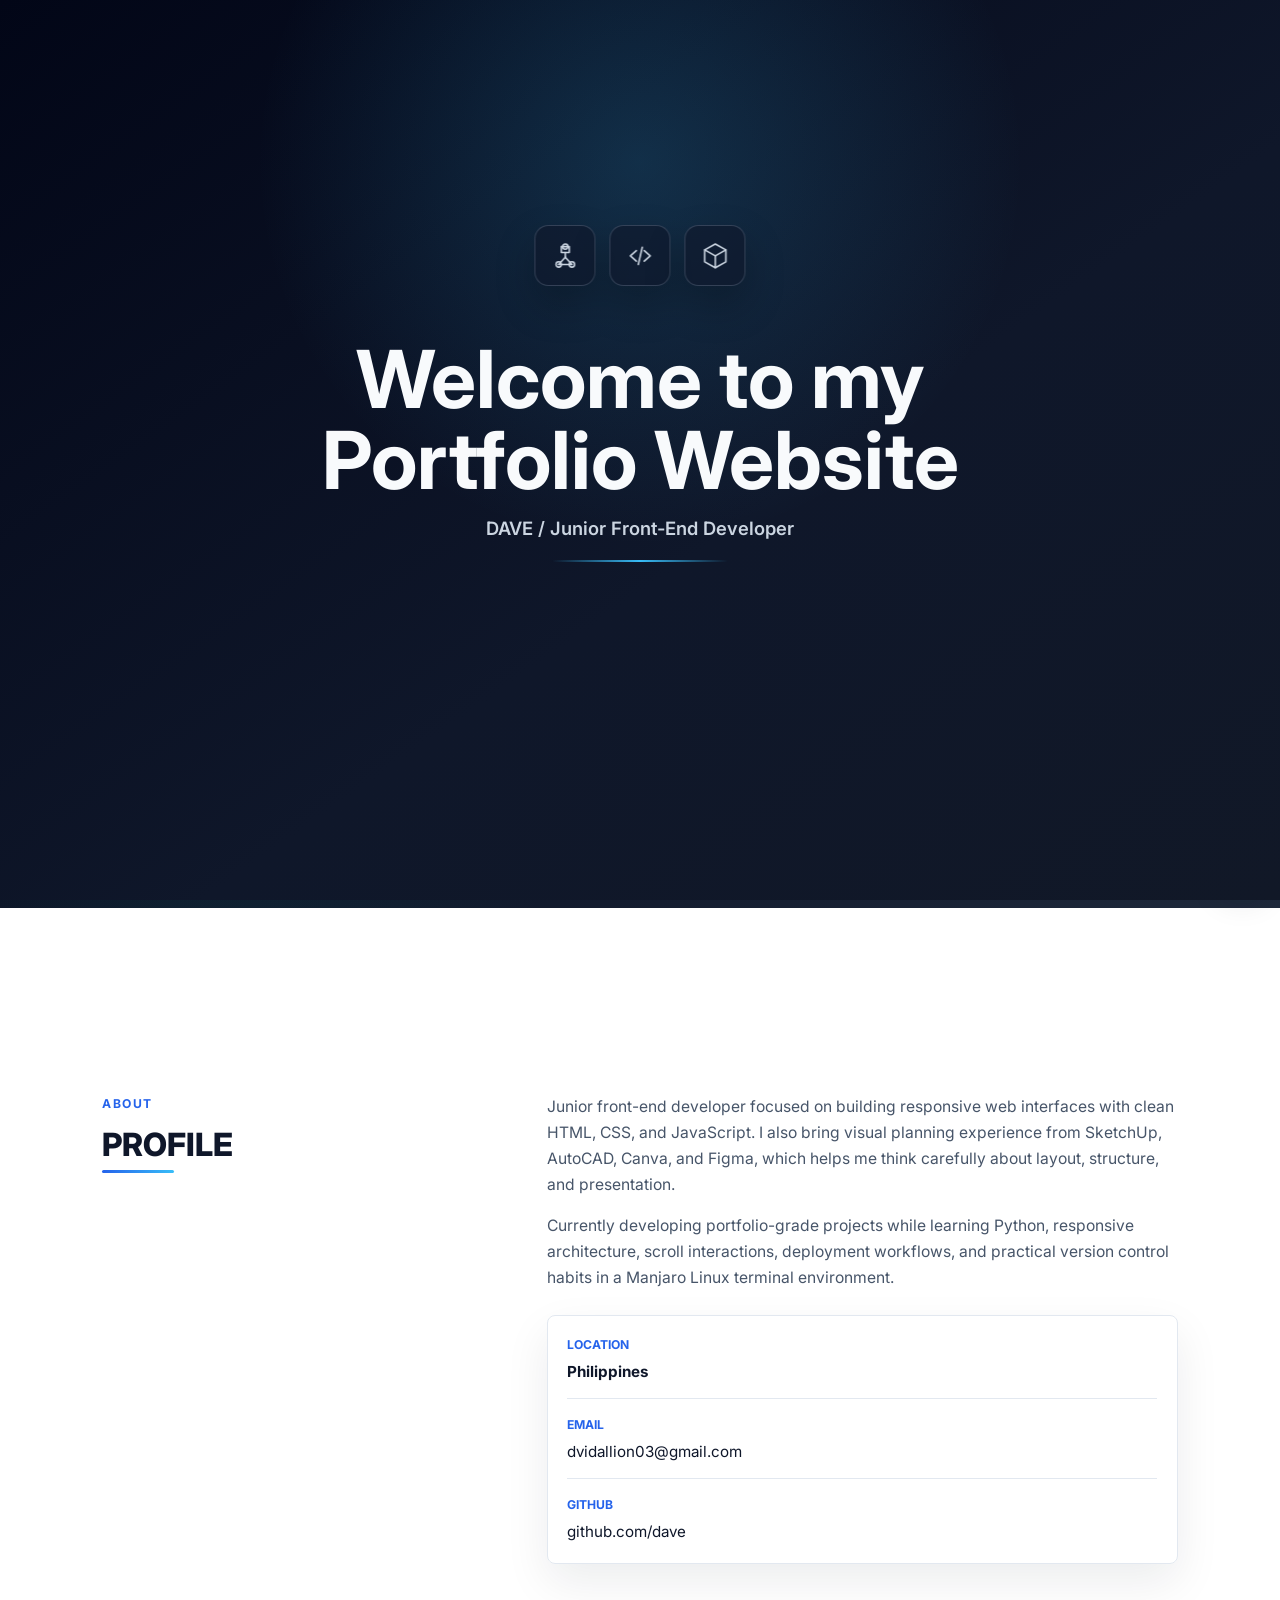
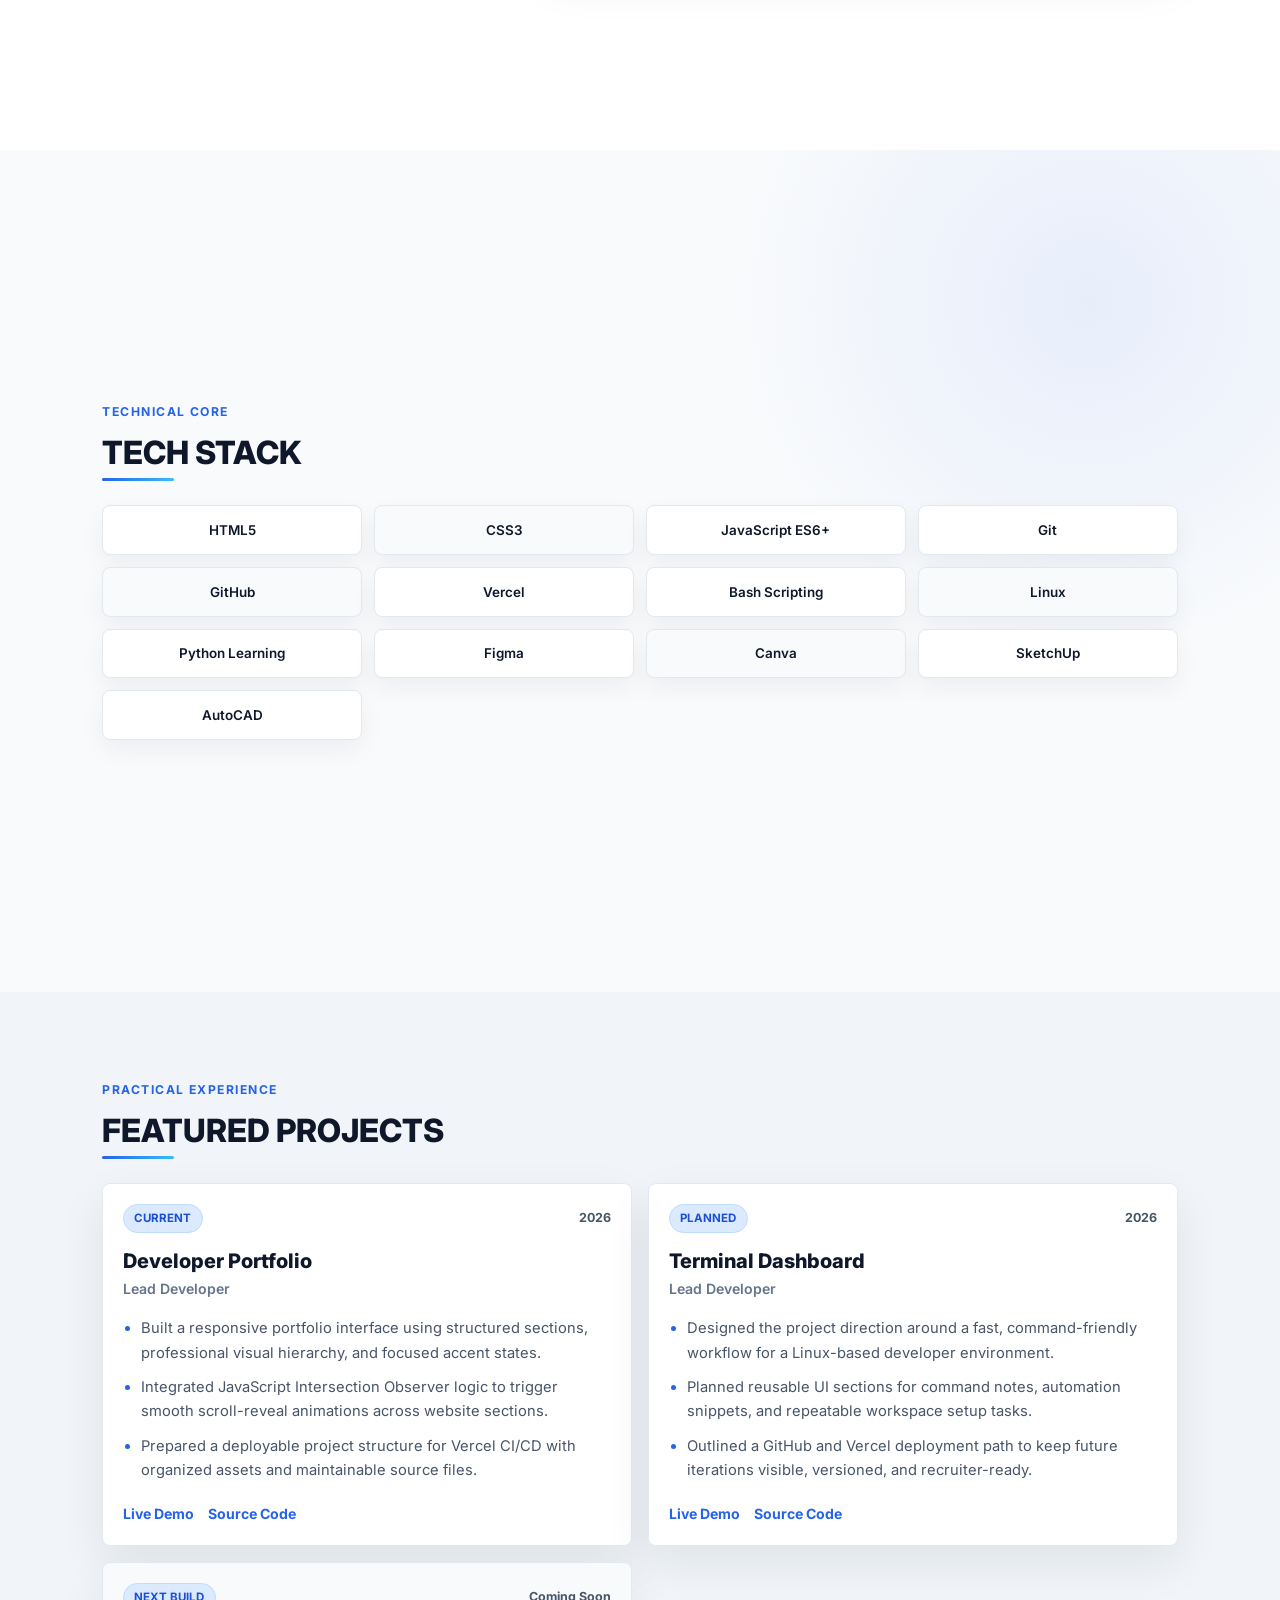
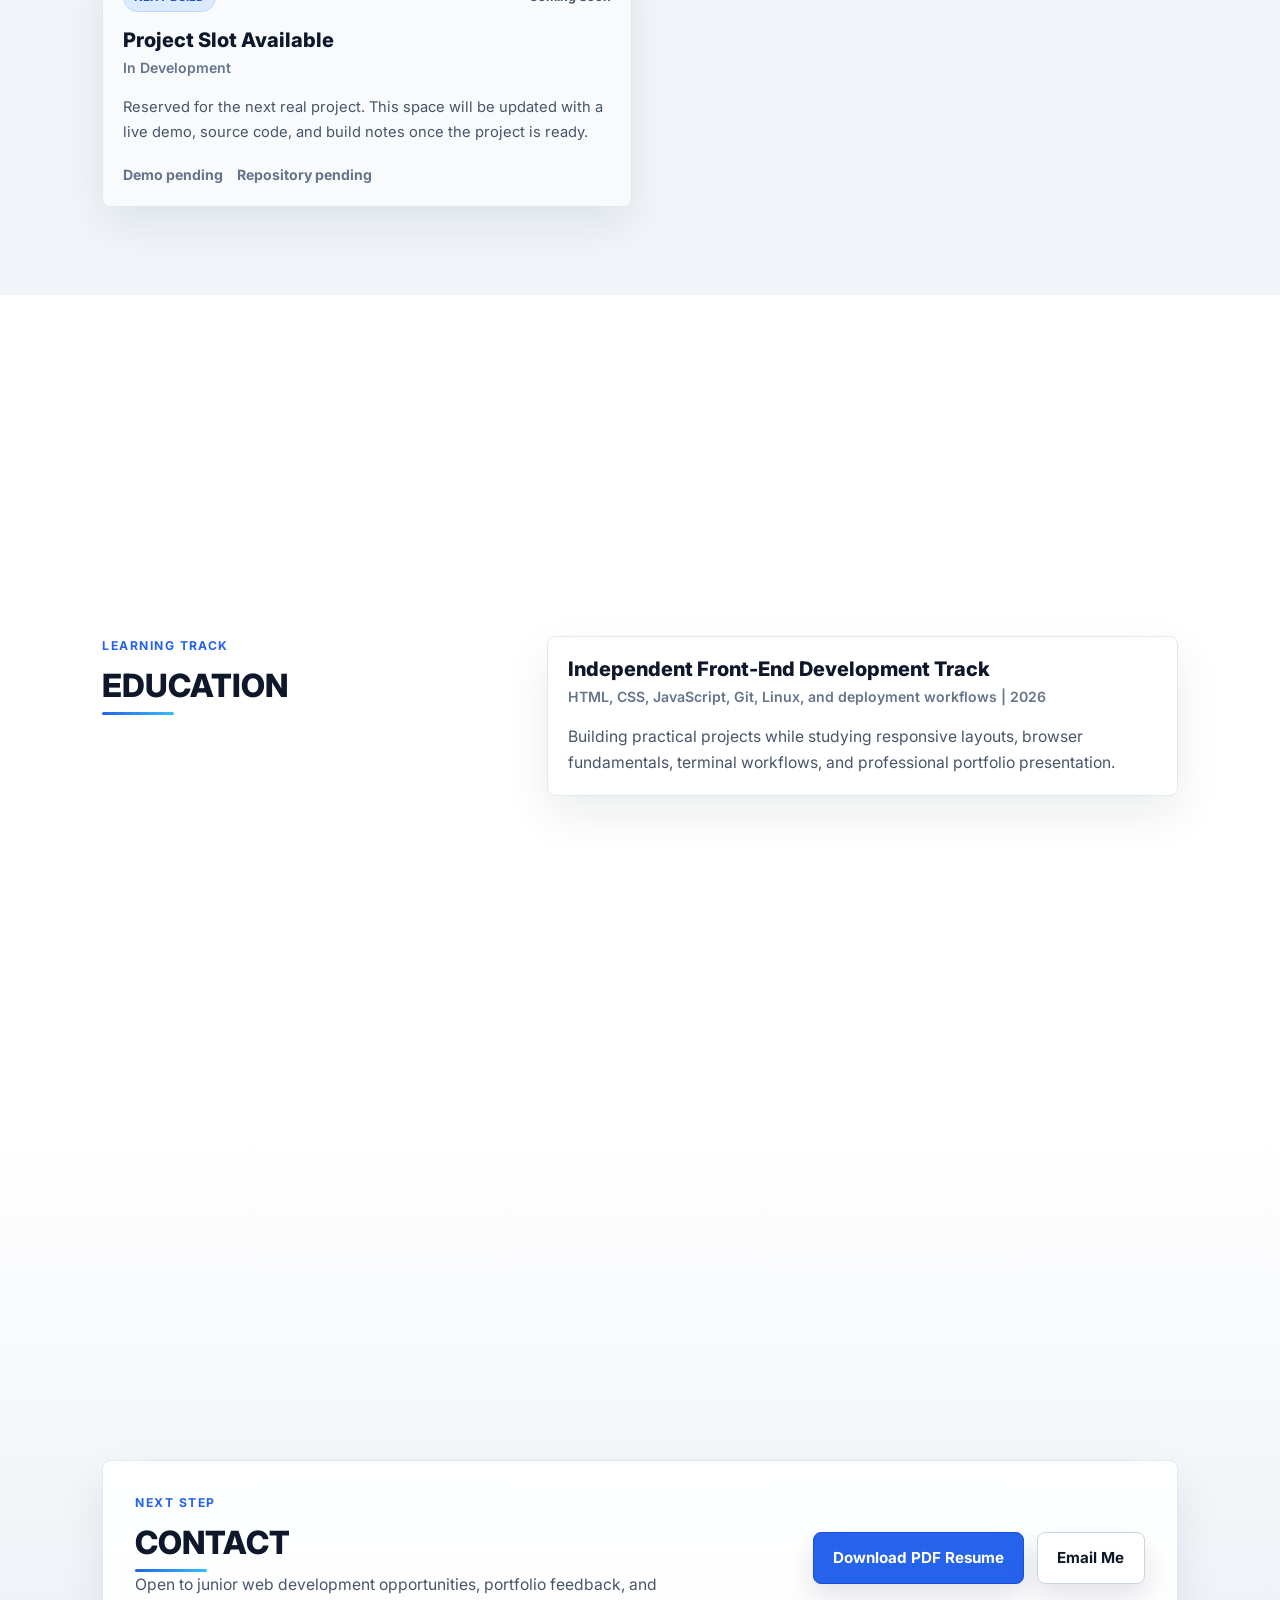
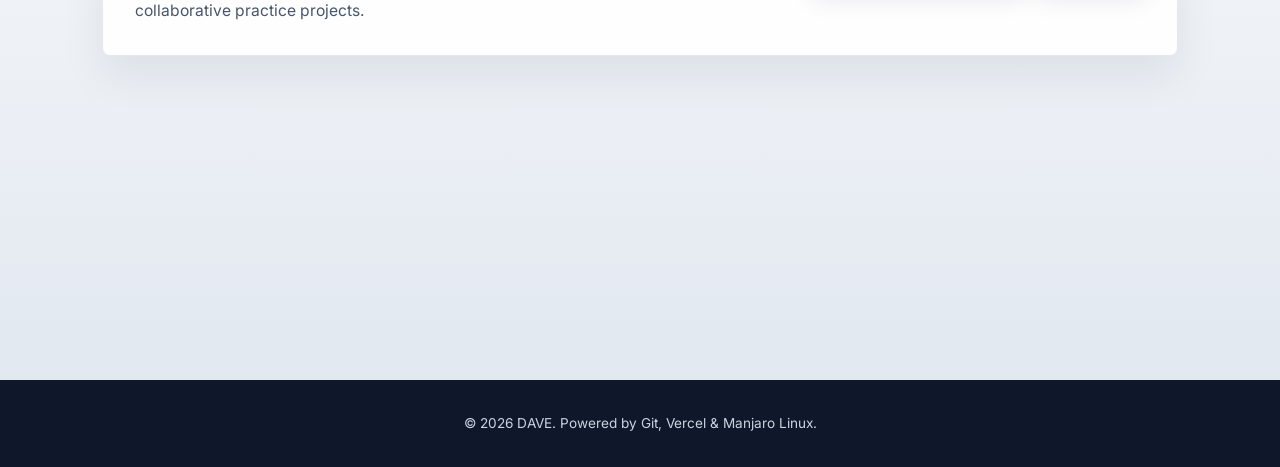
==== commit 232a22b5: "test 19" ====
--- a/index.html
+++ b/index.html
@@ -3,7 +3,7 @@
 <head>
     <meta charset="UTF-8">
     <meta name="viewport" content="width=device-width, initial-scale=1.0">
-    <title>DAVE | Junior Web Developer</title>
+    <title>DAVE | Junior Front-End Developer</title>
     <link rel="stylesheet" href="assets/css/style.css">
 </head>
 <body>
@@ -24,9 +24,9 @@
             <div class="hero-copy">
                 <p class="eyebrow">Portfolio / Digital CV</p>
                 <h1>DAVE</h1>
-                <p class="hero-role">Junior Web Developer</p>
+                <p class="hero-role">Junior Front-End Developer</p>
                 <p class="hero-text">
-                    I build responsive web interfaces with clean structure, smooth interactions, and playful cartoon-inspired visual systems.
+                    I build responsive web interfaces with clean structure, smooth interactions, and polished user-focused visual systems.
                 </p>
                 <div class="hero-actions">
                     <a class="btn-genshin" href="#projects">View Projects</a>
@@ -109,7 +109,7 @@
                         <h3>Developer Portfolio</h3>
                         <p class="project-role">Lead Developer</p>
                         <ul class="entry-list">
-                            <li>Built a responsive cartoon UI aesthetic using bright panels, chunky outlines, and playful accent states.</li>
+                            <li>Built a responsive portfolio interface using structured sections, professional visual hierarchy, and focused accent states.</li>
                             <li>Integrated JavaScript Intersection Observer logic to trigger smooth scroll-reveal animations across website sections.</li>
                             <li>Prepared a deployable project structure for Vercel CI/CD with organized assets and maintainable source files.</li>
                         </ul>
--- a/assets/css/style.css
+++ b/assets/css/style.css
@@ -12,7 +12,7 @@
     --sky: #38bdf8;
     --cream: #f8fafc;
     --line: #e2e8f0;
-    --nav-bg: rgba(255, 255, 255, 0.88);
+    --nav-bg: rgba(2, 6, 23, 0.72);
 }
 
 * {
@@ -77,15 +77,15 @@
     align-items: center;
     justify-content: space-between;
     gap: 1rem;
-    border-bottom: 1px solid var(--line);
+    border-bottom: 1px solid rgba(148, 163, 184, 0.18);
     background-color: var(--nav-bg);
     backdrop-filter: blur(16px);
     padding: 0.9rem 6%;
-    box-shadow: 0 10px 30px rgba(15, 23, 42, 0.06);
+    box-shadow: 0 10px 30px rgba(2, 6, 23, 0.22);
 }
 
 .brand {
-    color: var(--text);
+    color: #f8fafc;
     font-family: 'Inter', sans-serif;
     font-size: 1.2rem;
     font-weight: 800;
@@ -95,7 +95,7 @@
 .nav-links {
     display: flex;
     gap: 0.85rem;
-    color: var(--text);
+    color: #cbd5e1;
     font-size: 0.8rem;
     font-weight: 700;
 }
@@ -107,9 +107,9 @@
 }
 
 .nav-links a:hover {
-    border-color: #cbd5e1;
-    background-color: #f1f5f9;
-    color: var(--gold);
+    border-color: rgba(125, 211, 252, 0.34);
+    background-color: rgba(15, 23, 42, 0.7);
+    color: #7dd3fc;
 }
 
 .section {
